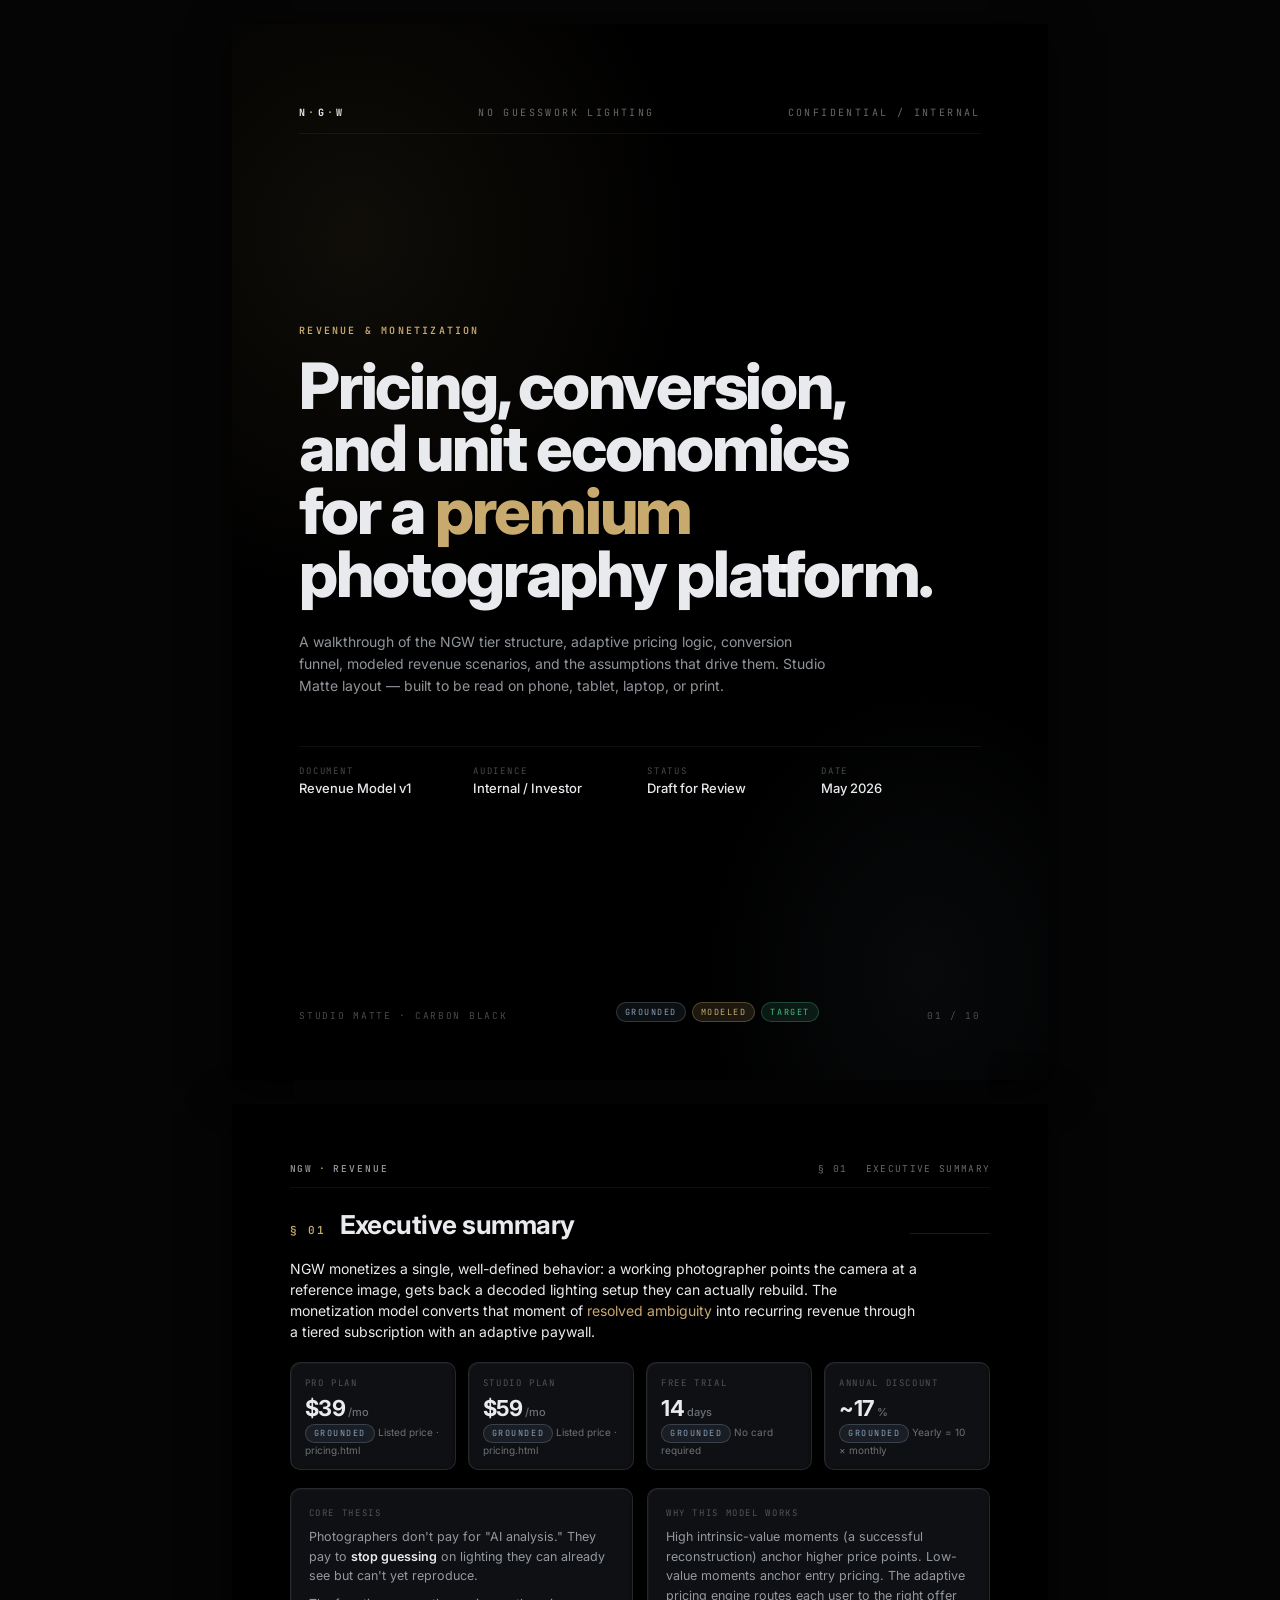
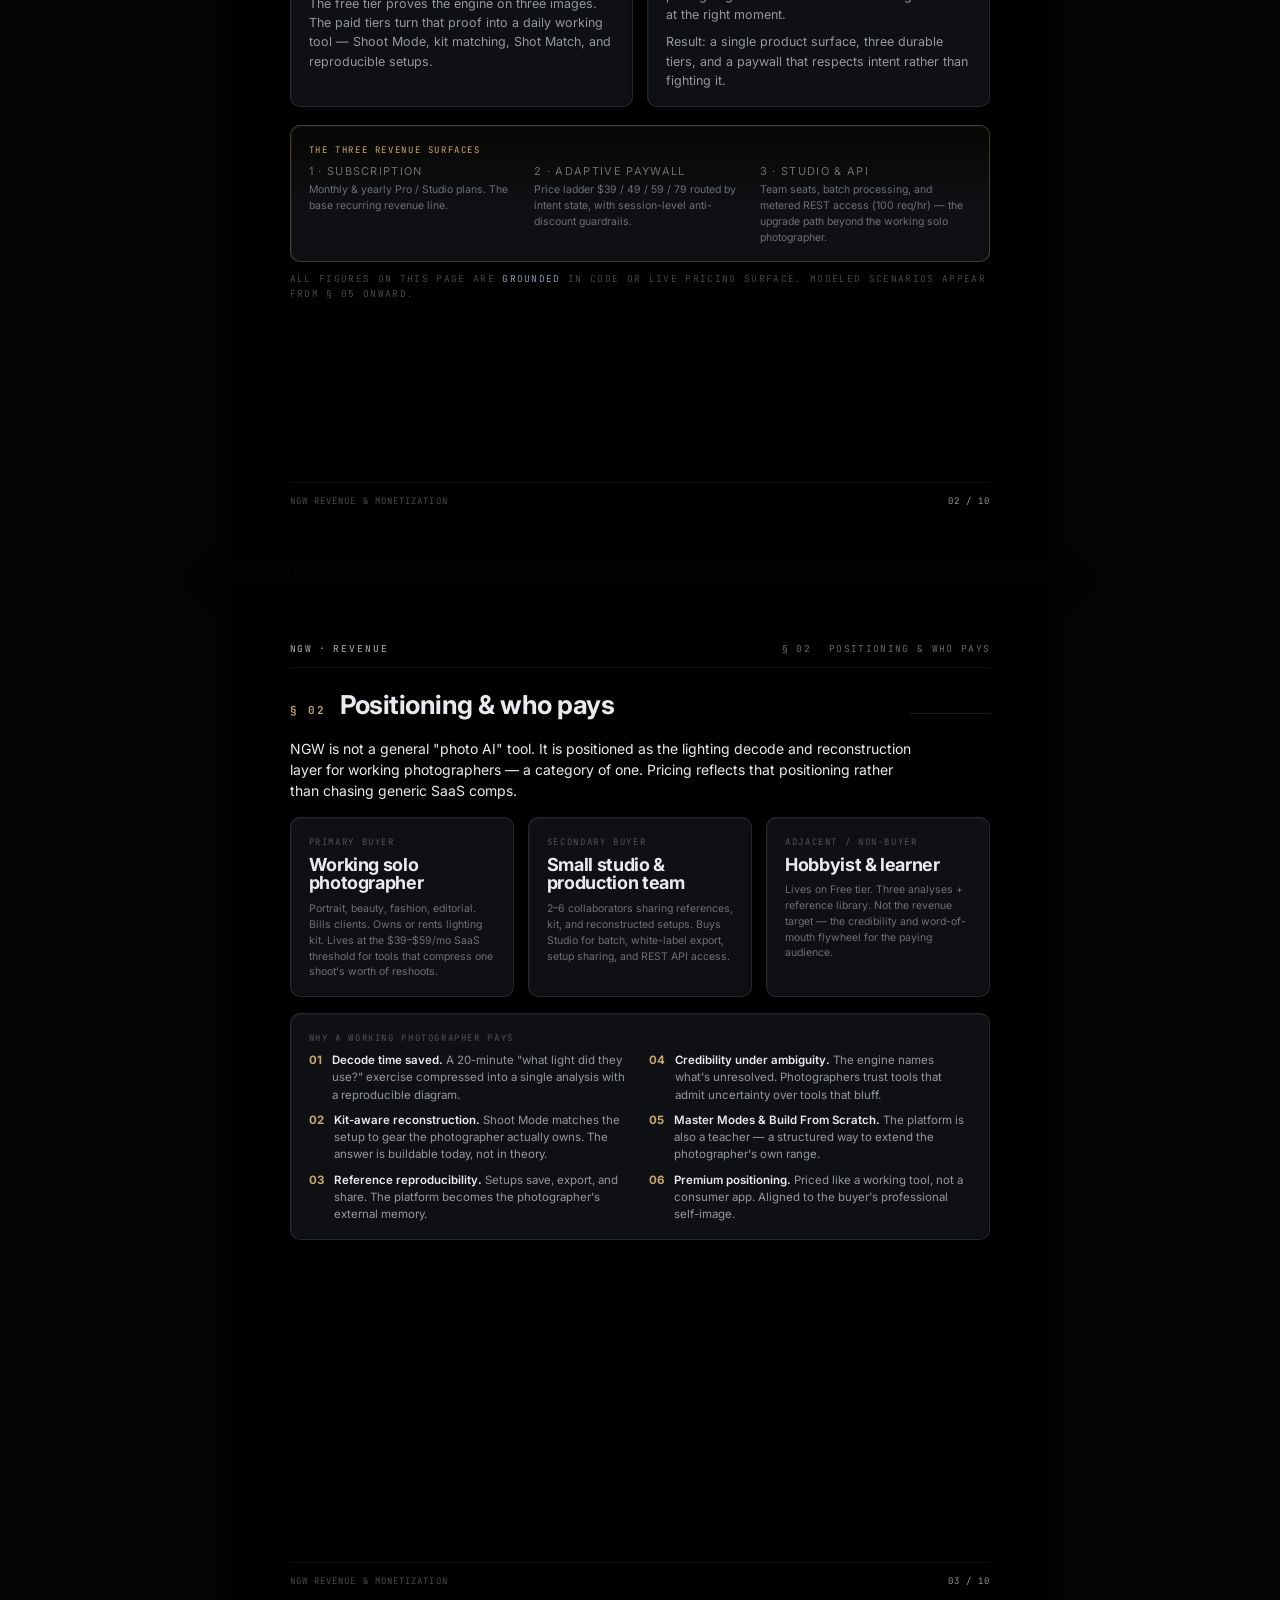
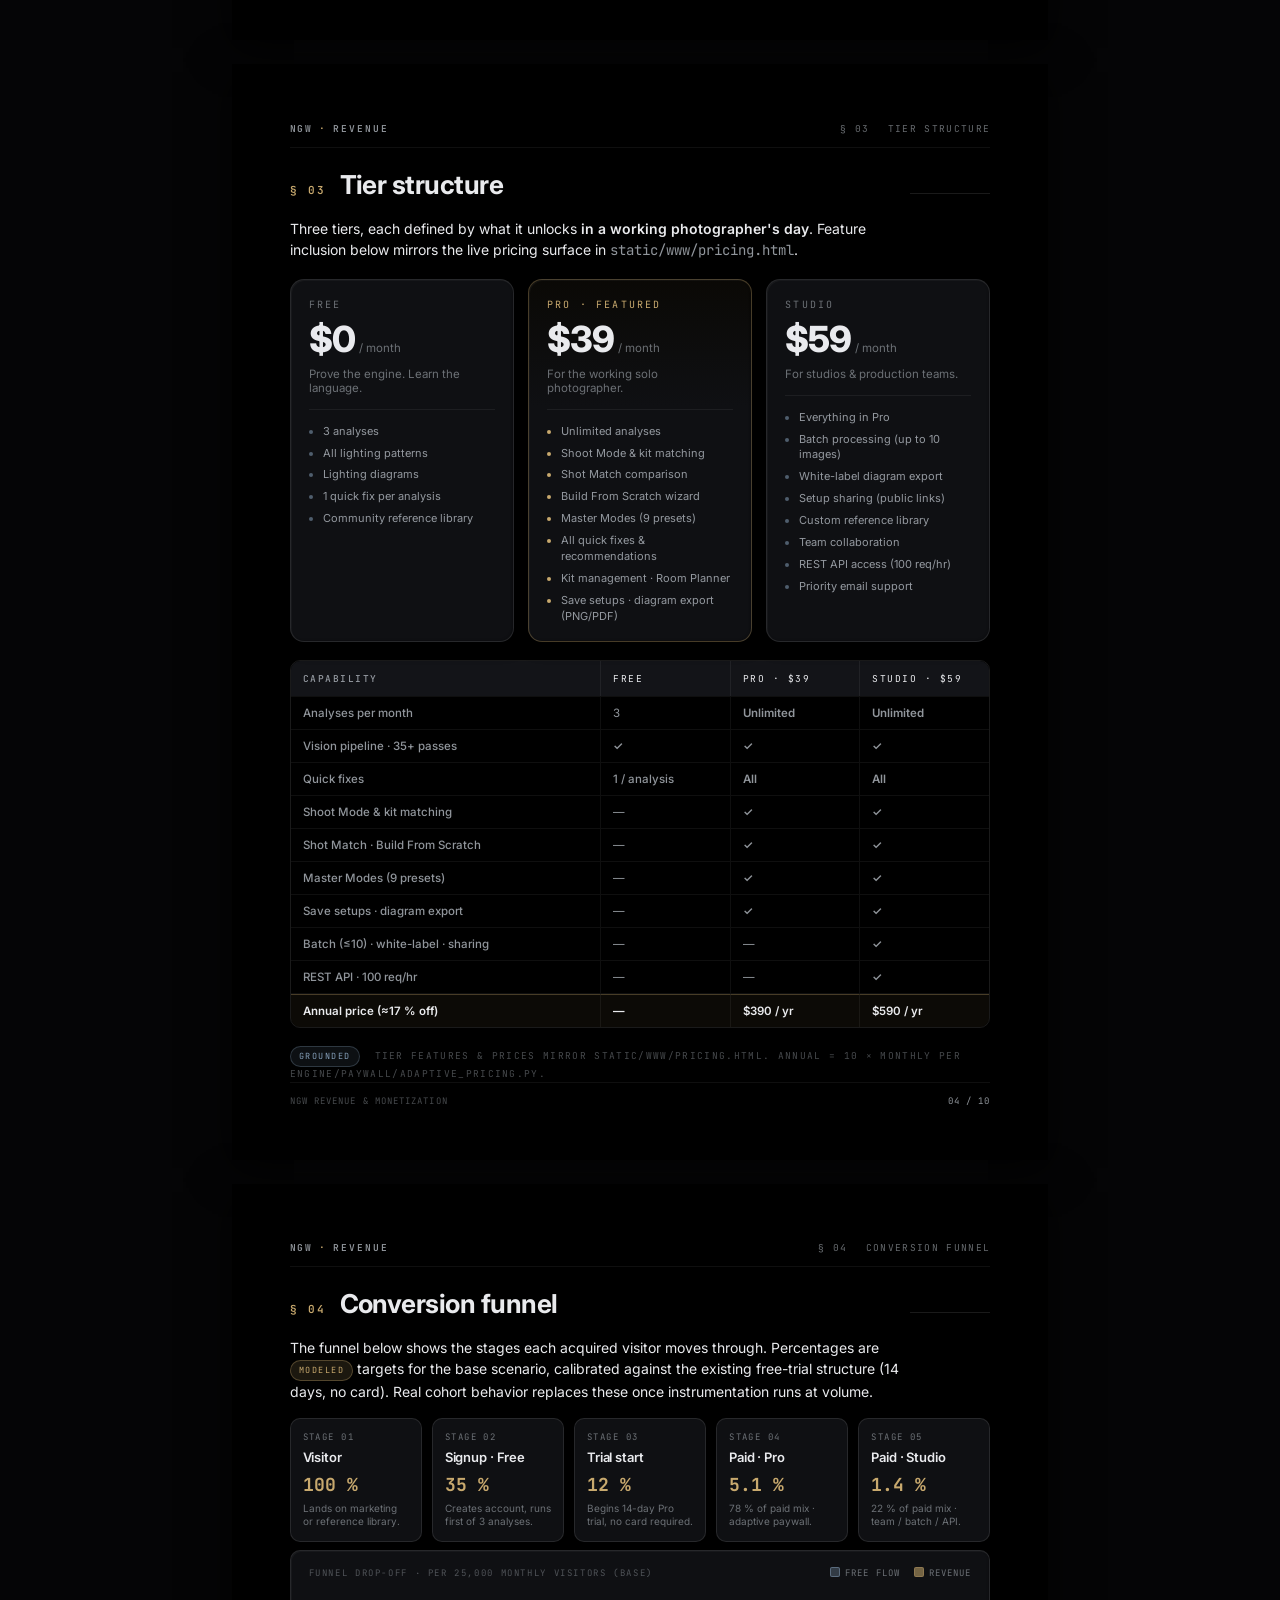
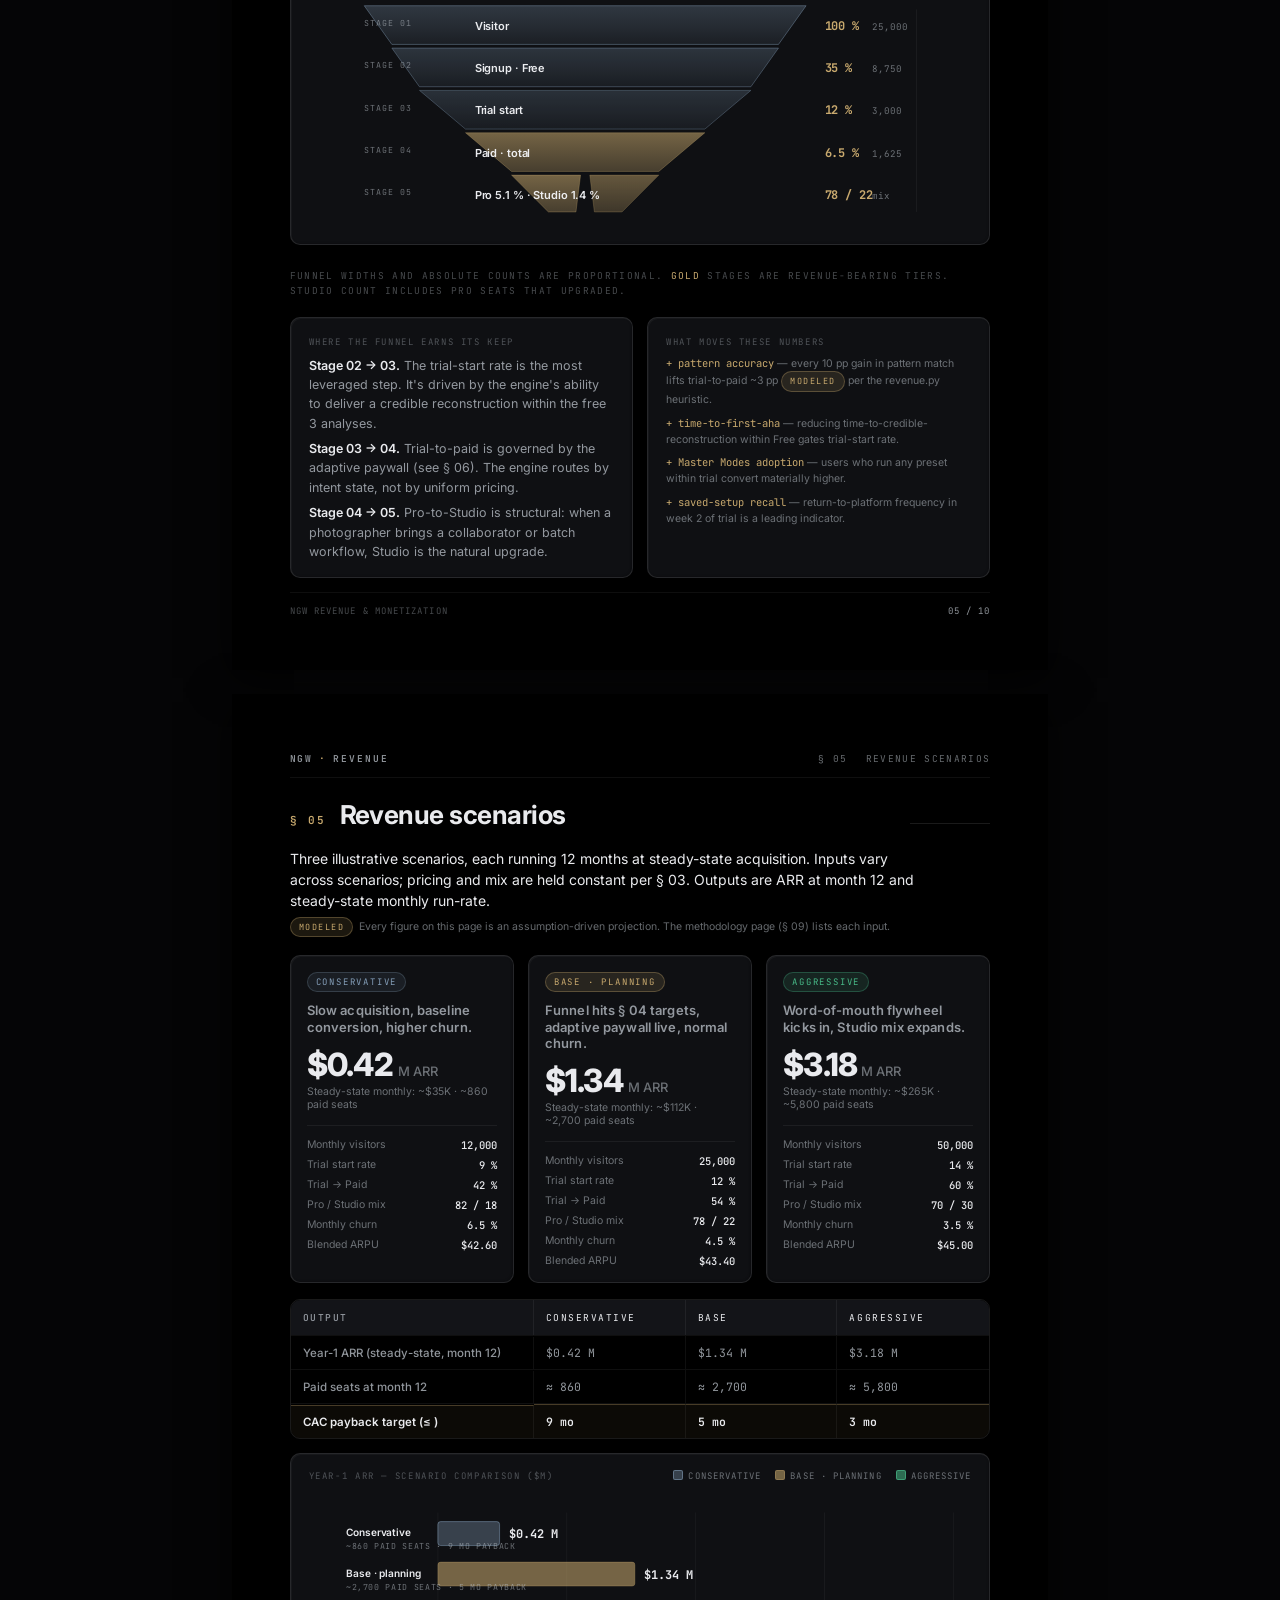
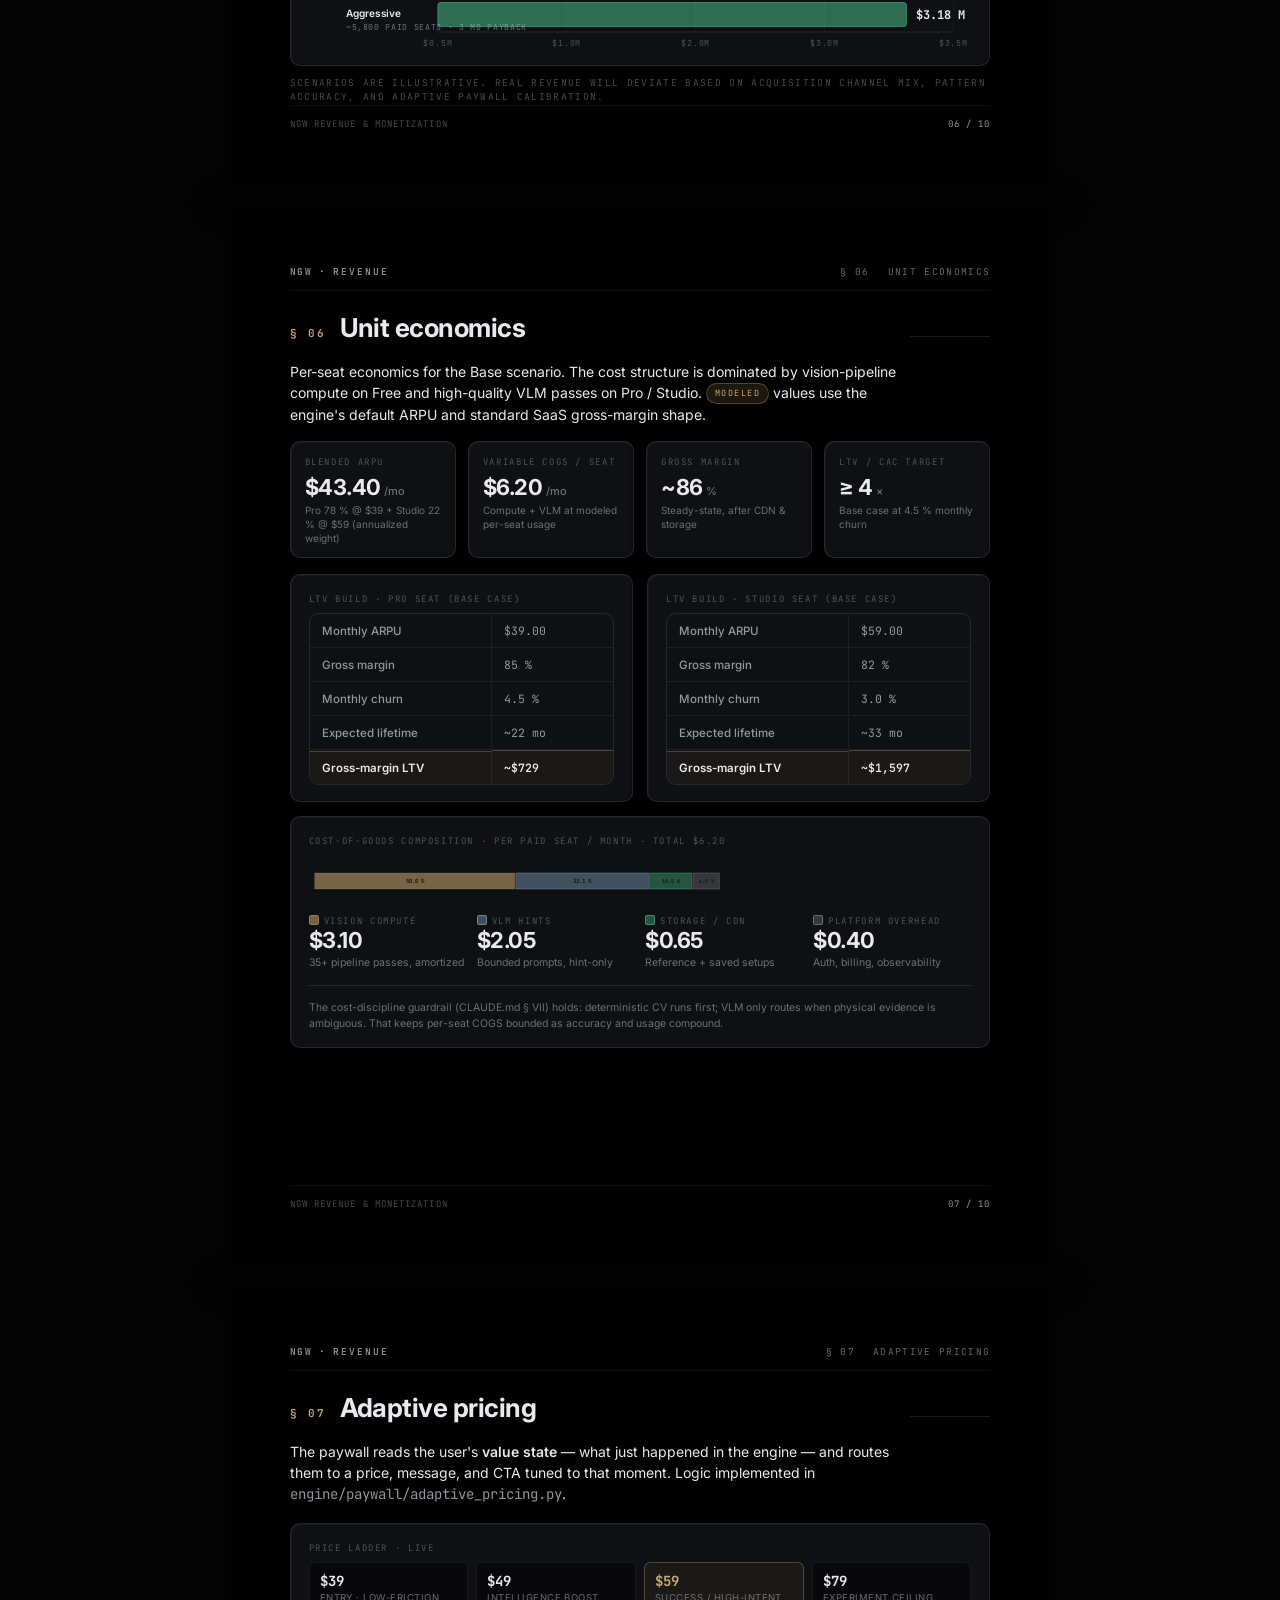
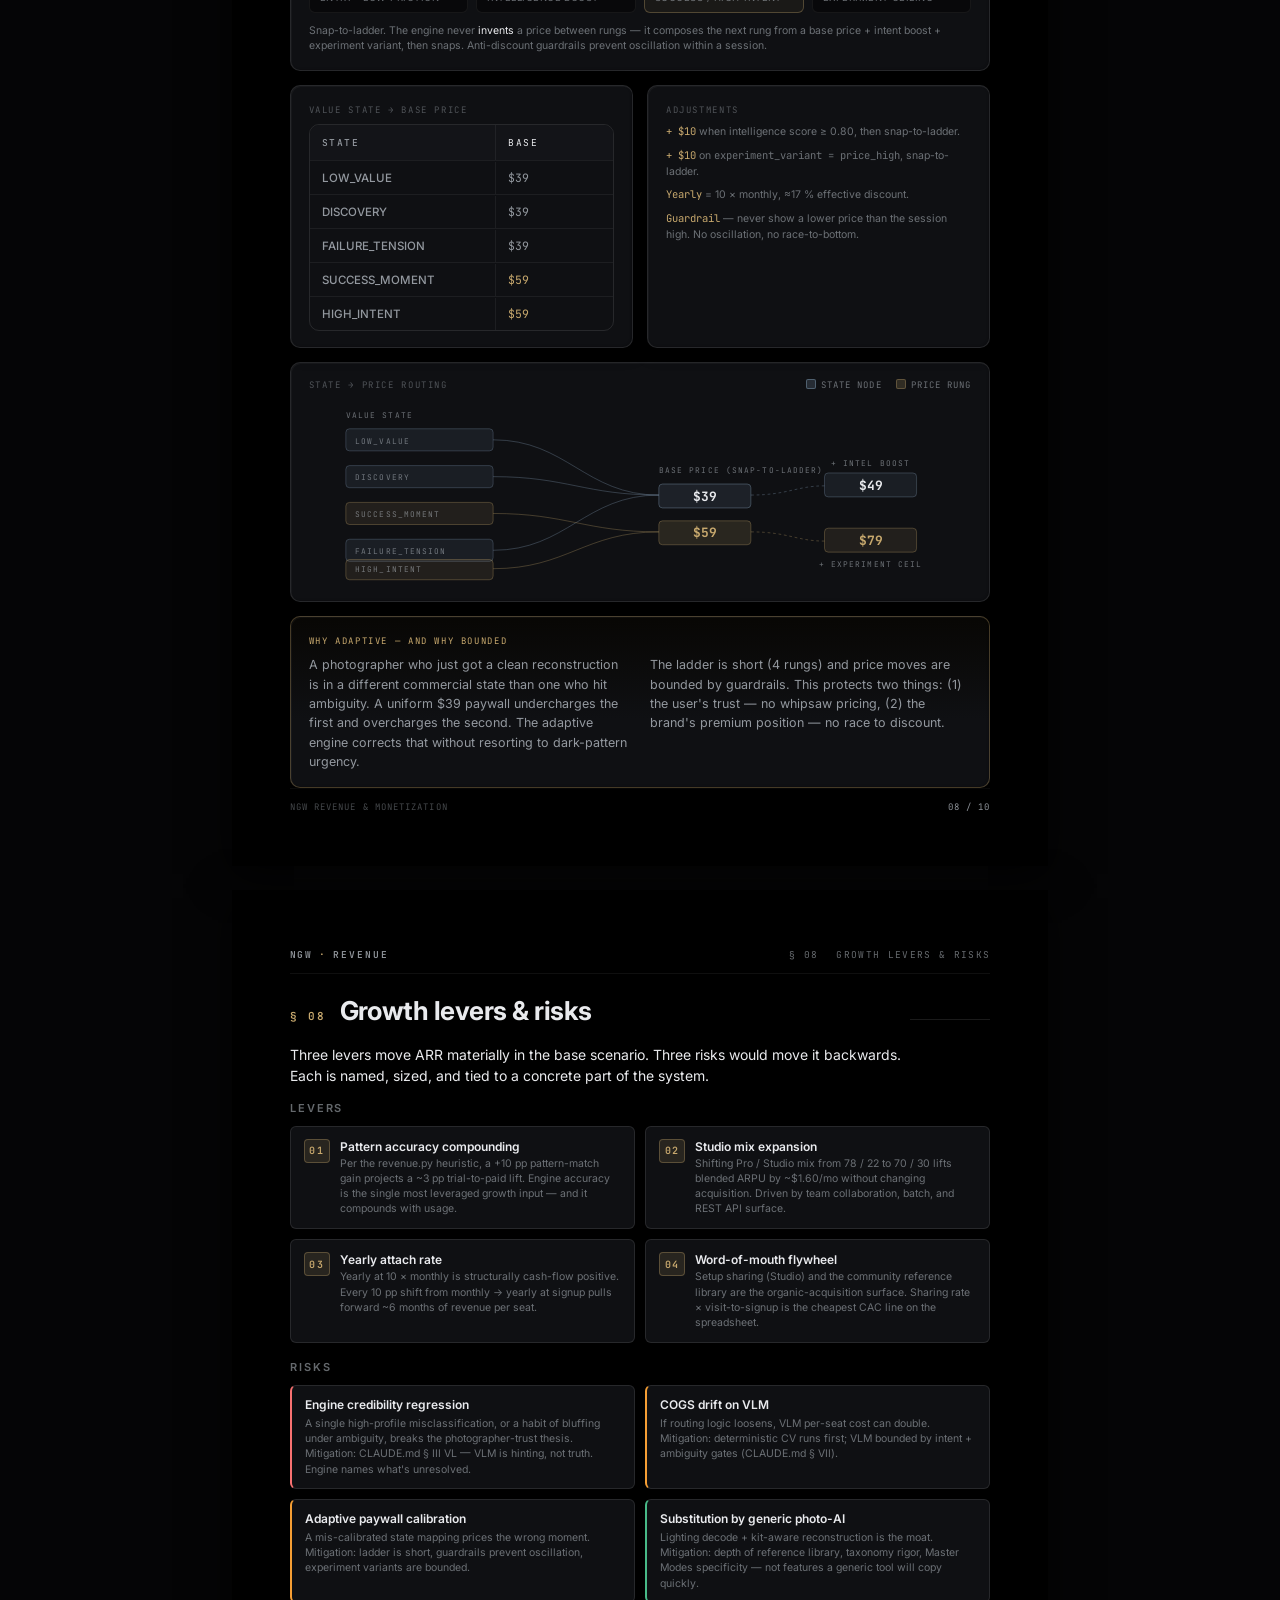
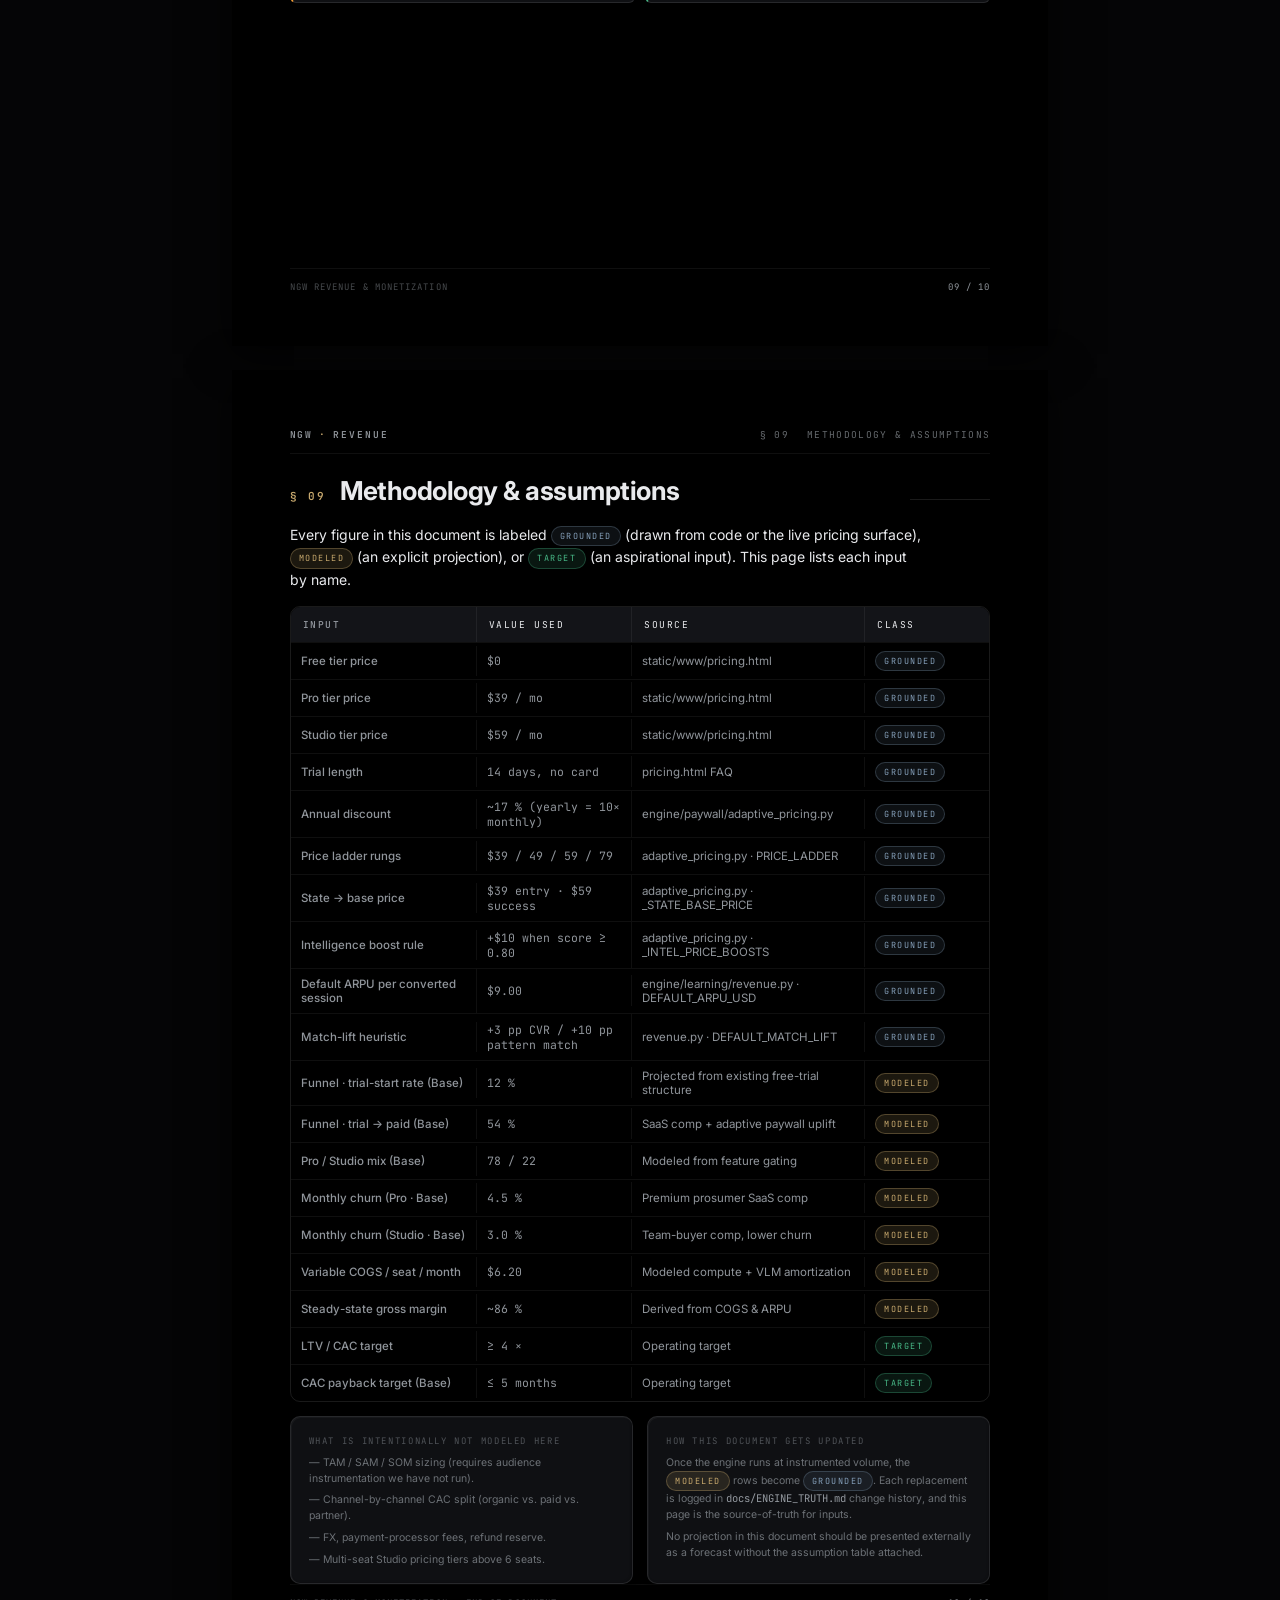
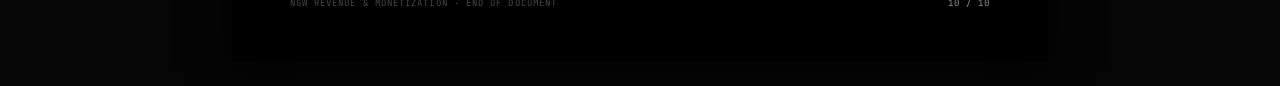
==== docs/revenue-monetization.html @ 1db81e0e "docs(revenue): Studio Matte investor-grade revenue & monetization layout Self-contained, print-ready" ====
<!doctype html>
<html lang="en">
<head>
<meta charset="utf-8" />
<meta name="viewport" content="width=device-width, initial-scale=1" />
<title>NGW — Revenue &amp; Monetization</title>
<meta name="description" content="No Guesswork Lighting — revenue model, pricing tiers, conversion funnel, and unit economics. Studio Matte layout." />
<link rel="preconnect" href="https://fonts.googleapis.com" />
<link rel="preconnect" href="https://fonts.gstatic.com" crossorigin />
<link href="https://fonts.googleapis.com/css2?family=Inter:wght@400;500;600;700;800&family=JetBrains+Mono:wght@400;500;600&display=swap" rel="stylesheet" />
<style>
  /* ── Tokens (mirrored from ui/src/theme/tokens.css — Studio Matte) ─── */
  :root {
    --sm-bg:            #000000;
    --sm-surface:       #0f1013;
    --sm-surface-2:     #131418;
    --sm-surface-slot:  #08080a;
    --sm-surface-pill:  #070709;
    --sm-divider:       rgba(255,255,255,0.06);
    --sm-divider-strong:rgba(255,255,255,0.10);

    --sm-text:          rgba(245,247,250,0.95);
    --sm-text-2:        rgba(184,191,199,0.78);
    --sm-text-3:        rgba(184,191,199,0.55);
    --sm-text-4:        rgba(184,191,199,0.38);
    --sm-meta:          #a7adb7;

    --steel:            rgb(132,158,184);
    --steel-soft:       rgba(132,158,184,0.55);

    --gold:             #C8A96E;     /* canonical NGW gold (--color-cta) */
    --gold-soft:        rgba(200,169,110,0.14);
    --gold-line:        rgba(200,169,110,0.32);

    --green:            #48BA88;     /* --color-success */
    --green-soft:       rgba(72,186,136,0.12);
    --amber:            #F59E34;     /* --color-warning */
    --red:              #F87171;     /* --color-error */

    --panel-shadow:     1px 2px 4px rgba(0,0,0,0.4), 2px 4px 16px rgba(0,0,0,0.55);
    --panel-bevel:      inset -1px -1px 2px rgba(0,0,0,0.18), inset 1px 1px 0 rgba(255,255,255,0.04);

    --radius-sm: 6px;
    --radius:    10px;
    --radius-lg: 14px;

    --font: 'Inter', -apple-system, BlinkMacSystemFont, 'Segoe UI', Roboto, sans-serif;
    --mono: 'JetBrains Mono', 'SF Mono', 'Fira Code', monospace;
  }

  /* ── Page geometry (US Letter, print-ready) ─── */
  @page { size: Letter; margin: 0; }

  html, body {
    margin: 0;
    padding: 0;
    background: #050506;
    color: var(--sm-text);
    font-family: var(--font);
    font-weight: 400;
    -webkit-font-smoothing: antialiased;
    -moz-osx-font-smoothing: grayscale;
    text-rendering: optimizeLegibility;
  }

  .doc {
    display: flex;
    flex-direction: column;
    align-items: center;
    gap: 24px;
    padding: 24px 0;
  }

  .page {
    width: 8.5in;
    min-height: 11in;
    background: var(--sm-bg);
    color: var(--sm-text);
    padding: 0.6in 0.6in 0.55in;
    box-sizing: border-box;
    position: relative;
    box-shadow: 0 8px 40px rgba(0,0,0,0.7);
    page-break-after: always;
    break-after: page;
    overflow: hidden;
    display: flex;
    flex-direction: column;
  }
  .page:last-child { page-break-after: auto; break-after: auto; }

  /* ── Page chrome ─── */
  .page-head {
    display: flex; align-items: center; justify-content: space-between;
    padding-bottom: 12px;
    border-bottom: 1px solid var(--sm-divider);
    margin-bottom: 22px;
    font-family: var(--mono);
    font-size: 9.5px;
    letter-spacing: 0.14em;
    text-transform: uppercase;
    color: var(--sm-text-3);
  }
  .page-head .brand { color: var(--sm-text-2); font-weight: 600; letter-spacing: 0.2em; }
  .page-head .brand .dot { color: var(--gold); margin: 0 6px; }
  .page-head .meta { display: flex; gap: 18px; }
  .page-head .meta span { color: var(--sm-text-3); }

  .page-foot {
    margin-top: auto;
    padding-top: 12px;
    border-top: 1px solid var(--sm-divider);
    display: flex; justify-content: space-between; align-items: center;
    font-family: var(--mono);
    font-size: 9px;
    letter-spacing: 0.12em;
    text-transform: uppercase;
    color: var(--sm-text-4);
  }
  .page-foot .num { color: var(--sm-text-2); }

  /* ── Typography ─── */
  .eyebrow {
    font-family: var(--mono);
    font-size: 10px;
    letter-spacing: 0.22em;
    text-transform: uppercase;
    color: var(--gold);
    font-weight: 600;
  }
  h1, h2, h3 { margin: 0; font-weight: 700; letter-spacing: -0.02em; color: var(--sm-text); }
  h1 { font-size: 52px; line-height: 1.02; font-weight: 800; }
  h2 { font-size: 26px; line-height: 1.15; }
  h3 { font-size: 14px; line-height: 1.25; font-weight: 600; letter-spacing: 0.01em; }
  p  { margin: 0; line-height: 1.55; color: var(--sm-text-2); font-size: 12.5px; }
  .lead { font-size: 14px; color: var(--sm-text); line-height: 1.5; }
  .small { font-size: 10.5px; color: var(--sm-text-3); line-height: 1.5; }
  .mono { font-family: var(--mono); }

  .section-title {
    display: flex; align-items: baseline; gap: 14px;
    margin-bottom: 18px;
  }
  .section-title .num {
    font-family: var(--mono);
    font-size: 11px;
    color: var(--gold);
    letter-spacing: 0.18em;
    font-weight: 600;
  }
  .section-title h2 { flex: 1; }
  .section-title .rule {
    flex: 0 0 80px;
    height: 1px;
    background: var(--sm-divider-strong);
    margin-bottom: 6px;
  }

  /* ── Panel / card system ─── */
  .panel {
    background: var(--sm-surface);
    border: 1px solid var(--sm-divider-strong);
    border-radius: var(--radius);
    box-shadow: var(--panel-shadow), var(--panel-bevel);
    padding: 18px 18px 16px;
    position: relative;
  }
  .panel .label {
    font-family: var(--mono);
    font-size: 9px;
    letter-spacing: 0.18em;
    text-transform: uppercase;
    color: var(--sm-text-4);
    margin-bottom: 8px;
  }
  .panel .value {
    font-size: 28px;
    font-weight: 700;
    letter-spacing: -0.02em;
    line-height: 1.05;
  }
  .panel .value .unit {
    font-size: 13px; color: var(--sm-text-3); font-weight: 500; margin-left: 4px; letter-spacing: 0;
  }
  .panel .sub {
    font-size: 11px; color: var(--sm-text-3); margin-top: 4px;
  }

  /* ── Grids ─── */
  .grid-2 { display: grid; grid-template-columns: 1fr 1fr; gap: 14px; }
  .grid-3 { display: grid; grid-template-columns: repeat(3, 1fr); gap: 14px; }
  .grid-4 { display: grid; grid-template-columns: repeat(4, 1fr); gap: 12px; }

  /* ── Table (rendered as grid) ─── */
  .matrix { border: 1px solid var(--sm-divider-strong); border-radius: var(--radius); overflow: hidden; }
  .matrix .row {
    display: grid;
    align-items: center;
    border-top: 1px solid var(--sm-divider);
  }
  .matrix .row:first-child { border-top: none; }
  .matrix .row > div {
    padding: 9px 12px;
    font-size: 11.5px;
    color: var(--sm-text-2);
    border-right: 1px solid var(--sm-divider);
  }
  .matrix .row > div:last-child { border-right: none; }
  .matrix .row.head > div {
    background: var(--sm-surface-2);
    color: var(--sm-text);
    font-family: var(--mono);
    font-size: 9.5px;
    letter-spacing: 0.16em;
    text-transform: uppercase;
    padding: 11px 12px;
  }
  .matrix .row.head .feat { color: var(--sm-text-2); }
  .matrix .feat { color: var(--sm-text); font-weight: 500; }
  .check { color: var(--green); font-weight: 600; }
  .dash  { color: var(--sm-text-4); }
  .partial { color: var(--amber); font-weight: 500; }
  .matrix .row.totals > div {
    background: rgba(200,169,110,0.06);
    color: var(--sm-text);
    font-weight: 600;
    border-top: 1px solid var(--gold-line);
  }

  /* ── Tier card ─── */
  .tier {
    background: var(--sm-surface);
    border: 1px solid var(--sm-divider-strong);
    border-radius: var(--radius-lg);
    padding: 18px 18px 16px;
    display: flex; flex-direction: column;
    box-shadow: var(--panel-shadow), var(--panel-bevel);
    position: relative;
    min-height: 320px;
  }
  .tier.featured {
    border-color: var(--gold-line);
    background: linear-gradient(180deg, rgba(200,169,110,0.05), var(--sm-surface) 35%);
  }
  .tier .name {
    font-family: var(--mono);
    font-size: 10px;
    letter-spacing: 0.22em;
    text-transform: uppercase;
    color: var(--sm-text-3);
    margin-bottom: 10px;
  }
  .tier.featured .name { color: var(--gold); }
  .tier .price { display: flex; align-items: baseline; gap: 4px; margin-bottom: 4px; }
  .tier .price .amt { font-size: 36px; font-weight: 800; letter-spacing: -0.025em; line-height: 1; }
  .tier .price .per { font-size: 11.5px; color: var(--sm-text-3); }
  .tier .desc { font-size: 11.5px; color: var(--sm-text-3); margin-top: 6px; }
  .tier ul {
    list-style: none; margin: 14px 0 0; padding: 14px 0 0;
    border-top: 1px solid var(--sm-divider);
    display: flex; flex-direction: column; gap: 6px;
  }
  .tier li {
    font-size: 11px; color: var(--sm-text-2);
    padding-left: 14px; position: relative; line-height: 1.45;
  }
  .tier li::before {
    content: ""; position: absolute; left: 0; top: 6px;
    width: 4px; height: 4px; border-radius: 50%;
    background: var(--steel-soft);
  }
  .tier.featured li::before { background: var(--gold); }

  /* ── Funnel ─── */
  .funnel {
    display: grid;
    grid-template-columns: repeat(5, 1fr);
    gap: 10px;
    align-items: stretch;
  }
  .funnel .step {
    background: var(--sm-surface);
    border: 1px solid var(--sm-divider-strong);
    border-radius: var(--radius);
    padding: 12px 12px 12px;
    display: flex; flex-direction: column; gap: 6px;
    position: relative;
  }
  .funnel .step .stage {
    font-family: var(--mono);
    font-size: 9px;
    letter-spacing: 0.16em;
    text-transform: uppercase;
    color: var(--sm-text-3);
  }
  .funnel .step .name { font-size: 13px; font-weight: 600; color: var(--sm-text); letter-spacing: -0.01em; }
  .funnel .step .pct { font-family: var(--mono); font-size: 18px; font-weight: 700; color: var(--gold); margin-top: 2px; }
  .funnel .step .note { font-size: 10px; color: var(--sm-text-3); line-height: 1.35; }
  .funnel .arrow {
    align-self: center; color: var(--sm-text-4); font-family: var(--mono); font-size: 10px;
    text-align: center;
  }
  .funnel-bar {
    margin-top: 14px;
    height: 28px;
    display: grid;
    grid-template-columns: 100fr 35fr 12fr 6.5fr 4.2fr;
    gap: 4px;
  }
  .funnel-bar .seg {
    background: linear-gradient(180deg, var(--sm-surface-2), var(--sm-surface));
    border: 1px solid var(--sm-divider-strong);
    border-radius: 4px;
    display: flex; align-items: center; justify-content: center;
    font-family: var(--mono); font-size: 9.5px; color: var(--sm-text-3); letter-spacing: 0.1em;
  }
  .funnel-bar .seg.paid {
    background: linear-gradient(180deg, rgba(200,169,110,0.22), rgba(200,169,110,0.10));
    border-color: var(--gold-line);
    color: var(--gold);
  }

  /* ── Scenario columns ─── */
  .scenarios { display: grid; grid-template-columns: repeat(3, 1fr); gap: 14px; }
  .scenario {
    background: var(--sm-surface);
    border: 1px solid var(--sm-divider-strong);
    border-radius: var(--radius);
    padding: 16px 16px 14px;
    box-shadow: var(--panel-shadow), var(--panel-bevel);
    display: flex; flex-direction: column;
  }
  .scenario .tag {
    font-family: var(--mono);
    font-size: 9px;
    letter-spacing: 0.2em;
    text-transform: uppercase;
    padding: 3px 8px;
    border-radius: 999px;
    display: inline-block;
    width: max-content;
    margin-bottom: 10px;
  }
  .scenario.base .tag { color: var(--gold); background: var(--gold-soft); border: 1px solid var(--gold-line); }
  .scenario.cons .tag { color: var(--steel); background: rgba(132,158,184,0.10); border: 1px solid rgba(132,158,184,0.25); }
  .scenario.aggr .tag { color: var(--green); background: var(--green-soft); border: 1px solid rgba(72,186,136,0.30); }
  .scenario h3 { font-size: 13px; font-weight: 600; color: var(--sm-text-2); margin-bottom: 14px; letter-spacing: 0.01em; text-transform: none; }
  .scenario .big { font-size: 32px; font-weight: 800; letter-spacing: -0.025em; color: var(--sm-text); line-height: 1; }
  .scenario .big .u { font-size: 13px; font-weight: 500; color: var(--sm-text-3); letter-spacing: 0; margin-left: 4px; }
  .scenario .sub { font-size: 10.5px; color: var(--sm-text-3); margin-top: 4px; }
  .scenario .rows {
    margin-top: 14px; padding-top: 12px;
    border-top: 1px solid var(--sm-divider);
    display: flex; flex-direction: column; gap: 6px;
  }
  .scenario .rows .r {
    display: flex; justify-content: space-between; font-size: 10.5px;
  }
  .scenario .rows .r .k { color: var(--sm-text-3); }
  .scenario .rows .r .v { color: var(--sm-text); font-family: var(--mono); font-weight: 500; }

  /* ── KPI row ─── */
  .kpis { display: grid; grid-template-columns: repeat(4, 1fr); gap: 12px; }
  .kpi {
    background: var(--sm-surface);
    border: 1px solid var(--sm-divider-strong);
    border-radius: var(--radius);
    padding: 14px 14px 12px;
    box-shadow: var(--panel-shadow), var(--panel-bevel);
  }
  .kpi .l {
    font-family: var(--mono); font-size: 9px; letter-spacing: 0.18em;
    text-transform: uppercase; color: var(--sm-text-4); margin-bottom: 6px;
  }
  .kpi .v { font-size: 22px; font-weight: 700; letter-spacing: -0.02em; }
  .kpi .v .u { font-size: 11px; font-weight: 500; color: var(--sm-text-3); margin-left: 3px; letter-spacing: 0; }
  .kpi .n { font-size: 10px; color: var(--sm-text-3); margin-top: 3px; line-height: 1.4; }

  /* ── Pricing ladder strip ─── */
  .ladder {
    display: grid;
    grid-template-columns: repeat(4, 1fr);
    gap: 8px;
    margin-top: 6px;
  }
  .rung {
    background: var(--sm-surface-slot);
    border: 1px solid var(--sm-divider);
    border-radius: 6px;
    padding: 9px 10px;
    display: flex; flex-direction: column; gap: 2px;
  }
  .rung.active {
    background: rgba(200,169,110,0.06);
    border-color: var(--gold-line);
  }
  .rung .p { font-family: var(--mono); font-size: 14px; font-weight: 700; color: var(--sm-text); }
  .rung .s { font-size: 9.5px; color: var(--sm-text-3); letter-spacing: 0.05em; text-transform: uppercase; }
  .rung.active .p { color: var(--gold); }

  /* ── Notes / labeled badges ─── */
  .badge {
    font-family: var(--mono);
    font-size: 8.5px;
    letter-spacing: 0.18em;
    text-transform: uppercase;
    padding: 3px 8px;
    border-radius: 999px;
    display: inline-block;
  }
  .badge.grounded { color: var(--steel); background: rgba(132,158,184,0.10); border: 1px solid rgba(132,158,184,0.28); }
  .badge.modeled  { color: var(--gold);  background: var(--gold-soft); border: 1px solid var(--gold-line); }
  .badge.target   { color: var(--green); background: var(--green-soft); border: 1px solid rgba(72,186,136,0.30); }

  /* ── Cover ─── */
  .cover {
    padding: 0;
    background: var(--sm-bg);
    display: flex;
    align-items: stretch;
  }
  .cover .inner {
    flex: 1;
    padding: 0.85in 0.7in 0.6in;
    display: flex; flex-direction: column;
    background:
      radial-gradient(60% 50% at 15% 20%, rgba(200,169,110,0.08), transparent 70%),
      radial-gradient(40% 40% at 85% 90%, rgba(132,158,184,0.06), transparent 70%),
      var(--sm-bg);
  }
  .cover .brandline {
    display: flex; justify-content: space-between; align-items: center;
    font-family: var(--mono); font-size: 10px; letter-spacing: 0.24em;
    text-transform: uppercase; color: var(--sm-text-3);
    padding-bottom: 14px; border-bottom: 1px solid var(--sm-divider);
  }
  .cover .brandline .logo { color: var(--sm-text); font-weight: 700; letter-spacing: 0.32em; }
  .cover .brandline .logo .gold { color: var(--gold); }

  .cover .title { margin-top: auto; }
  .cover .title .eyebrow { margin-bottom: 18px; display: inline-block; }
  .cover h1 { font-size: 64px; line-height: 0.98; letter-spacing: -0.035em; font-weight: 800; max-width: 6.6in; }
  .cover h1 em {
    font-style: normal;
    color: var(--gold);
  }
  .cover .strap { margin-top: 26px; font-size: 14px; max-width: 5.6in; color: var(--sm-text-2); }

  .cover .meta-grid {
    margin-top: 50px;
    display: grid; grid-template-columns: repeat(4, 1fr); gap: 14px;
    border-top: 1px solid var(--sm-divider); padding-top: 18px;
  }
  .cover .meta-grid .cell { display: flex; flex-direction: column; gap: 3px; }
  .cover .meta-grid .l {
    font-family: var(--mono); font-size: 9px; letter-spacing: 0.2em;
    text-transform: uppercase; color: var(--sm-text-4);
  }
  .cover .meta-grid .v { font-size: 13px; color: var(--sm-text); font-weight: 500; }

  .cover-foot {
    margin-top: auto;
    padding-top: 22px;
    display: flex; justify-content: space-between; align-items: flex-end;
    font-family: var(--mono); font-size: 9.5px; letter-spacing: 0.18em;
    text-transform: uppercase; color: var(--sm-text-4);
  }
  .cover-foot .badge-row { display: flex; gap: 6px; }

  /* ── Hairline section dividers used inline ─── */
  .hr { height: 1px; background: var(--sm-divider-strong); margin: 14px 0; border: 0; }

  /* ── Caption strip ─── */
  .caption {
    font-family: var(--mono);
    font-size: 9.5px; letter-spacing: 0.14em; text-transform: uppercase;
    color: var(--sm-text-4);
    margin-top: 10px;
  }

  /* ── Risks list ─── */
  .risk-list { display: grid; grid-template-columns: 1fr 1fr; gap: 10px; }
  .risk {
    background: var(--sm-surface);
    border: 1px solid var(--sm-divider-strong);
    border-left: 2px solid var(--amber);
    border-radius: var(--radius-sm);
    padding: 11px 13px;
  }
  .risk .h { font-size: 12px; font-weight: 600; color: var(--sm-text); margin-bottom: 4px; }
  .risk .b { font-size: 10.5px; color: var(--sm-text-3); line-height: 1.45; }
  .risk.low  { border-left-color: var(--green); }
  .risk.high { border-left-color: var(--red); }

  /* ── Lever list ─── */
  .levers { display: grid; grid-template-columns: 1fr 1fr; gap: 10px; }
  .lever {
    background: var(--sm-surface);
    border: 1px solid var(--sm-divider-strong);
    border-radius: var(--radius-sm);
    padding: 12px 13px;
    display: grid; grid-template-columns: 26px 1fr; gap: 10px; align-items: start;
  }
  .lever .n {
    font-family: var(--mono); font-size: 10px; font-weight: 600;
    color: var(--gold); letter-spacing: 0.12em;
    border: 1px solid var(--gold-line);
    border-radius: 4px;
    background: var(--gold-soft);
    display: flex; align-items: center; justify-content: center;
    height: 22px;
  }
  .lever .h { font-size: 12px; font-weight: 600; color: var(--sm-text); margin-bottom: 2px; }
  .lever .b { font-size: 10.5px; color: var(--sm-text-3); line-height: 1.45; }

  /* ── Infographic shared bits ─── */
  .infographic {
    background: var(--sm-surface);
    border: 1px solid var(--sm-divider-strong);
    border-radius: var(--radius);
    box-shadow: var(--panel-shadow), var(--panel-bevel);
    padding: 16px 18px 14px;
  }
  .infographic .head {
    display: flex; align-items: center; justify-content: space-between;
    margin-bottom: 12px;
  }
  .infographic .head .label {
    font-family: var(--mono);
    font-size: 9px;
    letter-spacing: 0.18em;
    text-transform: uppercase;
    color: var(--sm-text-4);
  }
  .infographic .head .legend {
    display: flex; gap: 14px;
    font-family: var(--mono); font-size: 9px;
    letter-spacing: 0.12em; text-transform: uppercase;
    color: var(--sm-text-3);
  }
  .infographic .head .legend .swatch {
    display: inline-block; width: 8px; height: 8px;
    border-radius: 2px; margin-right: 5px; vertical-align: -1px;
  }
  .infographic svg { display: block; width: 100%; height: auto; }

  /* ── Funnel SVG-specific ─── */
  .fn-step-text { font-family: var(--mono); font-size: 9px; letter-spacing: 0.12em; text-transform: uppercase; fill: var(--sm-text-3); }
  .fn-name-text { font-family: var(--font); font-size: 12px; font-weight: 600; fill: var(--sm-text); letter-spacing: -0.01em; }
  .fn-pct-text  { font-family: var(--mono); font-size: 13px; font-weight: 700; fill: var(--gold); letter-spacing: -0.01em; }
  .fn-num-text  { font-family: var(--mono); font-size: 10px; fill: var(--sm-text-3); }

  /* ── Bar chart axis ─── */
  .axis-text { font-family: var(--mono); font-size: 9px; letter-spacing: 0.1em; text-transform: uppercase; fill: var(--sm-text-4); }
  .bar-label { font-family: var(--font); font-size: 11px; font-weight: 600; fill: var(--sm-text); letter-spacing: -0.005em; }
  .bar-value { font-family: var(--mono); font-size: 13px; font-weight: 700; fill: var(--sm-text); }
  .bar-sub   { font-family: var(--mono); font-size: 9px; fill: var(--sm-text-3); letter-spacing: 0.08em; text-transform: uppercase; }

  /* ── Flow diagram ─── */
  .flow-node-text { font-family: var(--font); font-size: 10.5px; font-weight: 600; fill: var(--sm-text); }
  .flow-state-text { font-family: var(--mono); font-size: 8.5px; letter-spacing: 0.14em; text-transform: uppercase; fill: var(--sm-text-3); }
  .flow-price-text { font-family: var(--mono); font-size: 14px; font-weight: 700; }
  .flow-edge { fill: none; stroke: rgba(132,158,184,0.35); stroke-width: 1; }
  .flow-edge.gold { stroke: var(--gold-line); }

  /* ── Methodology table ─── */
  .meth { font-size: 11px; }
  .meth .row { grid-template-columns: 1.2fr 1fr 1.5fr 0.8fr; }
  .meth .row > div { padding: 8px 10px; }

  /* ── Responsive (screen preview only) ─── */
  @media (max-width: 900px) {
    .page { width: 100%; padding: 28px 18px 24px; min-height: auto; }
    .grid-3, .grid-4, .scenarios, .funnel, .kpis, .ladder { grid-template-columns: 1fr 1fr; }
    .funnel { grid-template-columns: 1fr 1fr; }
    .funnel .arrow { display: none; }
    .funnel-bar { grid-template-columns: 1fr; height: auto; }
    .funnel-bar .seg { height: 22px; }
    .risk-list, .levers { grid-template-columns: 1fr; }
    h1 { font-size: 40px; }
    .cover h1 { font-size: 44px; }
    .cover .meta-grid { grid-template-columns: 1fr 1fr; }
  }
  @media (max-width: 520px) {
    .grid-2, .grid-3, .grid-4, .scenarios, .funnel, .kpis, .ladder { grid-template-columns: 1fr; }
    h1 { font-size: 30px; }
    .cover h1 { font-size: 34px; }
    .matrix .row { grid-template-columns: 1fr 1fr 1fr 1fr; }
  }

  /* ── Print ─── */
  @media print {
    html, body { background: var(--sm-bg) !important; }
    .doc { padding: 0; gap: 0; }
    .page {
      width: 8.5in; min-height: 11in;
      box-shadow: none;
      margin: 0;
    }
    * {
      -webkit-print-color-adjust: exact !important;
      print-color-adjust: exact !important;
      color-adjust: exact !important;
    }
  }
</style>
</head>
<body>
<div class="doc">

  <!-- ═══════════════════════ PAGE 1 — COVER ═══════════════════════ -->
  <section class="page cover">
    <div class="inner">
      <div class="brandline">
        <span class="logo">N<span class="gold">·</span>G<span class="gold">·</span>W</span>
        <span>No Guesswork Lighting</span>
        <span>Confidential / Internal</span>
      </div>

      <div class="title">
        <span class="eyebrow">Revenue &amp; Monetization</span>
        <h1>Pricing, conversion,<br/>and unit economics<br/>for a <em>premium</em><br/>photography platform.</h1>
        <p class="strap">A walkthrough of the NGW tier structure, adaptive pricing logic, conversion funnel, modeled revenue scenarios, and the assumptions that drive them. Studio Matte layout — built to be read on phone, tablet, laptop, or print.</p>
      </div>

      <div class="meta-grid">
        <div class="cell"><span class="l">Document</span><span class="v">Revenue Model v1</span></div>
        <div class="cell"><span class="l">Audience</span><span class="v">Internal / Investor</span></div>
        <div class="cell"><span class="l">Status</span><span class="v">Draft for Review</span></div>
        <div class="cell"><span class="l">Date</span><span class="v">May 2026</span></div>
      </div>

      <div class="cover-foot">
        <span>Studio Matte · Carbon Black</span>
        <div class="badge-row">
          <span class="badge grounded">Grounded</span>
          <span class="badge modeled">Modeled</span>
          <span class="badge target">Target</span>
        </div>
        <span>01 / 10</span>
      </div>
    </div>
  </section>

  <!-- ═══════════════════════ PAGE 2 — EXECUTIVE SUMMARY ═══════════════════════ -->
  <section class="page">
    <header class="page-head">
      <span class="brand">NGW<span class="dot">·</span>Revenue</span>
      <span class="meta"><span>§ 01</span><span>Executive Summary</span></span>
    </header>

    <div class="section-title">
      <span class="num">§ 01</span>
      <h2>Executive summary</h2>
      <span class="rule"></span>
    </div>

    <p class="lead" style="max-width:6.6in; margin-bottom:20px;">
      NGW monetizes a single, well-defined behavior: a working photographer points the camera at a reference image, gets back a decoded lighting setup they can actually rebuild. The monetization model converts that moment of <em style="color:var(--gold); font-style: normal;">resolved ambiguity</em> into recurring revenue through a tiered subscription with an adaptive paywall.
    </p>

    <div class="kpis" style="margin-bottom:18px;">
      <div class="kpi">
        <div class="l">Pro plan</div>
        <div class="v">$39<span class="u">/mo</span></div>
        <div class="n"><span class="badge grounded">Grounded</span> Listed price · pricing.html</div>
      </div>
      <div class="kpi">
        <div class="l">Studio plan</div>
        <div class="v">$59<span class="u">/mo</span></div>
        <div class="n"><span class="badge grounded">Grounded</span> Listed price · pricing.html</div>
      </div>
      <div class="kpi">
        <div class="l">Free trial</div>
        <div class="v">14<span class="u">days</span></div>
        <div class="n"><span class="badge grounded">Grounded</span> No card required</div>
      </div>
      <div class="kpi">
        <div class="l">Annual discount</div>
        <div class="v">~17<span class="u">%</span></div>
        <div class="n"><span class="badge grounded">Grounded</span> Yearly = 10 × monthly</div>
      </div>
    </div>

    <div class="grid-2" style="margin-bottom:18px;">
      <div class="panel">
        <div class="label">Core thesis</div>
        <p style="margin-bottom:8px;">Photographers don't pay for "AI analysis." They pay to <em style="color:var(--sm-text); font-style: normal; font-weight: 600;">stop guessing</em> on lighting they can already see but can't yet reproduce.</p>
        <p>The free tier proves the engine on three images. The paid tiers turn that proof into a daily working tool — Shoot Mode, kit matching, Shot Match, and reproducible setups.</p>
      </div>
      <div class="panel">
        <div class="label">Why this model works</div>
        <p style="margin-bottom:8px;">High intrinsic-value moments (a successful reconstruction) anchor higher price points. Low-value moments anchor entry pricing. The adaptive pricing engine routes each user to the right offer at the right moment.</p>
        <p>Result: a single product surface, three durable tiers, and a paywall that respects intent rather than fighting it.</p>
      </div>
    </div>

    <div class="panel" style="border-color: var(--gold-line); background: linear-gradient(180deg, rgba(200,169,110,0.04), var(--sm-surface) 60%);">
      <div class="label" style="color: var(--gold);">The three revenue surfaces</div>
      <div class="grid-3" style="margin-top:6px;">
        <div>
          <div style="font-size:11px; color:var(--sm-text-3); letter-spacing:0.12em; text-transform:uppercase; margin-bottom:4px;">1 · Subscription</div>
          <p class="small">Monthly &amp; yearly Pro / Studio plans. The base recurring revenue line.</p>
        </div>
        <div>
          <div style="font-size:11px; color:var(--sm-text-3); letter-spacing:0.12em; text-transform:uppercase; margin-bottom:4px;">2 · Adaptive paywall</div>
          <p class="small">Price ladder $39 / 49 / 59 / 79 routed by intent state, with session-level anti-discount guardrails.</p>
        </div>
        <div>
          <div style="font-size:11px; color:var(--sm-text-3); letter-spacing:0.12em; text-transform:uppercase; margin-bottom:4px;">3 · Studio &amp; API</div>
          <p class="small">Team seats, batch processing, and metered REST access (100 req/hr) — the upgrade path beyond the working solo photographer.</p>
        </div>
      </div>
    </div>

    <p class="caption">All figures on this page are <span style="color:var(--steel);">grounded</span> in code or live pricing surface. Modeled scenarios appear from § 05 onward.</p>

    <footer class="page-foot">
      <span>NGW Revenue &amp; Monetization</span>
      <span class="num">02 / 10</span>
    </footer>
  </section>

  <!-- ═══════════════════════ PAGE 3 — POSITIONING & WHO PAYS ═══════════════════════ -->
  <section class="page">
    <header class="page-head">
      <span class="brand">NGW<span class="dot">·</span>Revenue</span>
      <span class="meta"><span>§ 02</span><span>Positioning &amp; Who Pays</span></span>
    </header>

    <div class="section-title">
      <span class="num">§ 02</span>
      <h2>Positioning &amp; who pays</h2>
      <span class="rule"></span>
    </div>

    <p class="lead" style="max-width:6.6in; margin-bottom:16px;">
      NGW is not a general "photo AI" tool. It is positioned as the lighting decode and reconstruction layer for working photographers — a category of one. Pricing reflects that positioning rather than chasing generic SaaS comps.
    </p>

    <div class="grid-3" style="margin-bottom:16px;">
      <div class="panel">
        <div class="label">Primary buyer</div>
        <div class="value" style="font-size:18px;">Working solo photographer</div>
        <p class="small" style="margin-top:8px;">Portrait, beauty, fashion, editorial. Bills clients. Owns or rents lighting kit. Lives at the $39–$59/mo SaaS threshold for tools that compress one shoot's worth of reshoots.</p>
      </div>
      <div class="panel">
        <div class="label">Secondary buyer</div>
        <div class="value" style="font-size:18px;">Small studio &amp; production team</div>
        <p class="small" style="margin-top:8px;">2–6 collaborators sharing references, kit, and reconstructed setups. Buys Studio for batch, white-label export, setup sharing, and REST API access.</p>
      </div>
      <div class="panel">
        <div class="label">Adjacent / non-buyer</div>
        <div class="value" style="font-size:18px;">Hobbyist &amp; learner</div>
        <p class="small" style="margin-top:8px;">Lives on Free tier. Three analyses + reference library. Not the revenue target — the credibility and word-of-mouth flywheel for the paying audience.</p>
      </div>
    </div>

    <div class="panel">
      <div class="label">Why a working photographer pays</div>
      <div class="grid-2" style="margin-top:8px; gap: 18px;">
        <ul style="list-style:none; padding:0; margin:0; display:flex; flex-direction:column; gap:8px;">
          <li style="display:flex; gap:10px; font-size:11.5px; color:var(--sm-text-2); line-height:1.5;"><span style="color:var(--gold); font-weight:700;">01</span><span><strong style="color:var(--sm-text); font-weight:600;">Decode time saved.</strong> A 20-minute "what light did they use?" exercise compressed into a single analysis with a reproducible diagram.</span></li>
          <li style="display:flex; gap:10px; font-size:11.5px; color:var(--sm-text-2); line-height:1.5;"><span style="color:var(--gold); font-weight:700;">02</span><span><strong style="color:var(--sm-text); font-weight:600;">Kit-aware reconstruction.</strong> Shoot Mode matches the setup to gear the photographer actually owns. The answer is buildable today, not in theory.</span></li>
          <li style="display:flex; gap:10px; font-size:11.5px; color:var(--sm-text-2); line-height:1.5;"><span style="color:var(--gold); font-weight:700;">03</span><span><strong style="color:var(--sm-text); font-weight:600;">Reference reproducibility.</strong> Setups save, export, and share. The platform becomes the photographer's external memory.</span></li>
        </ul>
        <ul style="list-style:none; padding:0; margin:0; display:flex; flex-direction:column; gap:8px;">
          <li style="display:flex; gap:10px; font-size:11.5px; color:var(--sm-text-2); line-height:1.5;"><span style="color:var(--gold); font-weight:700;">04</span><span><strong style="color:var(--sm-text); font-weight:600;">Credibility under ambiguity.</strong> The engine names what's unresolved. Photographers trust tools that admit uncertainty over tools that bluff.</span></li>
          <li style="display:flex; gap:10px; font-size:11.5px; color:var(--sm-text-2); line-height:1.5;"><span style="color:var(--gold); font-weight:700;">05</span><span><strong style="color:var(--sm-text); font-weight:600;">Master Modes &amp; Build From Scratch.</strong> The platform is also a teacher — a structured way to extend the photographer's own range.</span></li>
          <li style="display:flex; gap:10px; font-size:11.5px; color:var(--sm-text-2); line-height:1.5;"><span style="color:var(--gold); font-weight:700;">06</span><span><strong style="color:var(--sm-text); font-weight:600;">Premium positioning.</strong> Priced like a working tool, not a consumer app. Aligned to the buyer's professional self-image.</span></li>
        </ul>
      </div>
    </div>

    <footer class="page-foot">
      <span>NGW Revenue &amp; Monetization</span>
      <span class="num">03 / 10</span>
    </footer>
  </section>

  <!-- ═══════════════════════ PAGE 4 — TIER STRUCTURE ═══════════════════════ -->
  <section class="page">
    <header class="page-head">
      <span class="brand">NGW<span class="dot">·</span>Revenue</span>
      <span class="meta"><span>§ 03</span><span>Tier Structure</span></span>
    </header>

    <div class="section-title">
      <span class="num">§ 03</span>
      <h2>Tier structure</h2>
      <span class="rule"></span>
    </div>

    <p class="lead" style="max-width:6.6in; margin-bottom:18px;">
      Three tiers, each defined by what it unlocks <em style="color:var(--sm-text); font-style:normal; font-weight:600;">in a working photographer's day</em>. Feature inclusion below mirrors the live pricing surface in <span class="mono" style="color:var(--sm-text-2);">static/www/pricing.html</span>.
    </p>

    <div class="grid-3" style="margin-bottom:18px;">
      <!-- Free -->
      <div class="tier">
        <div class="name">Free</div>
        <div class="price"><span class="amt">$0</span><span class="per">/ month</span></div>
        <div class="desc">Prove the engine. Learn the language.</div>
        <ul>
          <li>3 analyses</li>
          <li>All lighting patterns</li>
          <li>Lighting diagrams</li>
          <li>1 quick fix per analysis</li>
          <li>Community reference library</li>
        </ul>
      </div>
      <!-- Pro -->
      <div class="tier featured">
        <div class="name">Pro · Featured</div>
        <div class="price"><span class="amt">$39</span><span class="per">/ month</span></div>
        <div class="desc">For the working solo photographer.</div>
        <ul>
          <li>Unlimited analyses</li>
          <li>Shoot Mode &amp; kit matching</li>
          <li>Shot Match comparison</li>
          <li>Build From Scratch wizard</li>
          <li>Master Modes (9 presets)</li>
          <li>All quick fixes &amp; recommendations</li>
          <li>Kit management · Room Planner</li>
          <li>Save setups · diagram export (PNG/PDF)</li>
        </ul>
      </div>
      <!-- Studio -->
      <div class="tier">
        <div class="name">Studio</div>
        <div class="price"><span class="amt">$59</span><span class="per">/ month</span></div>
        <div class="desc">For studios &amp; production teams.</div>
        <ul>
          <li>Everything in Pro</li>
          <li>Batch processing (up to 10 images)</li>
          <li>White-label diagram export</li>
          <li>Setup sharing (public links)</li>
          <li>Custom reference library</li>
          <li>Team collaboration</li>
          <li>REST API access (100 req/hr)</li>
          <li>Priority email support</li>
        </ul>
      </div>
    </div>

    <div class="matrix" style="margin-bottom:8px;">
      <div class="row head" style="grid-template-columns: 2.4fr 1fr 1fr 1fr;">
        <div class="feat">Capability</div>
        <div>Free</div>
        <div>Pro · $39</div>
        <div>Studio · $59</div>
      </div>
      <div class="row" style="grid-template-columns: 2.4fr 1fr 1fr 1fr;">
        <div class="feat">Analyses per month</div>
        <div>3</div>
        <div class="check">Unlimited</div>
        <div class="check">Unlimited</div>
      </div>
      <div class="row" style="grid-template-columns: 2.4fr 1fr 1fr 1fr;">
        <div class="feat">Vision pipeline · 35+ passes</div>
        <div class="check">✓</div>
        <div class="check">✓</div>
        <div class="check">✓</div>
      </div>
      <div class="row" style="grid-template-columns: 2.4fr 1fr 1fr 1fr;">
        <div class="feat">Quick fixes</div>
        <div class="partial">1 / analysis</div>
        <div class="check">All</div>
        <div class="check">All</div>
      </div>
      <div class="row" style="grid-template-columns: 2.4fr 1fr 1fr 1fr;">
        <div class="feat">Shoot Mode &amp; kit matching</div>
        <div class="dash">—</div>
        <div class="check">✓</div>
        <div class="check">✓</div>
      </div>
      <div class="row" style="grid-template-columns: 2.4fr 1fr 1fr 1fr;">
        <div class="feat">Shot Match · Build From Scratch</div>
        <div class="dash">—</div>
        <div class="check">✓</div>
        <div class="check">✓</div>
      </div>
      <div class="row" style="grid-template-columns: 2.4fr 1fr 1fr 1fr;">
        <div class="feat">Master Modes (9 presets)</div>
        <div class="dash">—</div>
        <div class="check">✓</div>
        <div class="check">✓</div>
      </div>
      <div class="row" style="grid-template-columns: 2.4fr 1fr 1fr 1fr;">
        <div class="feat">Save setups · diagram export</div>
        <div class="dash">—</div>
        <div class="check">✓</div>
        <div class="check">✓</div>
      </div>
      <div class="row" style="grid-template-columns: 2.4fr 1fr 1fr 1fr;">
        <div class="feat">Batch (≤10) · white-label · sharing</div>
        <div class="dash">—</div>
        <div class="dash">—</div>
        <div class="check">✓</div>
      </div>
      <div class="row" style="grid-template-columns: 2.4fr 1fr 1fr 1fr;">
        <div class="feat">REST API · 100 req/hr</div>
        <div class="dash">—</div>
        <div class="dash">—</div>
        <div class="check">✓</div>
      </div>
      <div class="row totals" style="grid-template-columns: 2.4fr 1fr 1fr 1fr;">
        <div class="feat">Annual price (≈17 % off)</div>
        <div>—</div>
        <div>$390 / yr</div>
        <div>$590 / yr</div>
      </div>
    </div>

    <p class="caption"><span class="badge grounded">Grounded</span> &nbsp;Tier features &amp; prices mirror <span class="mono">static/www/pricing.html</span>. Annual = 10 × monthly per <span class="mono">engine/paywall/adaptive_pricing.py</span>.</p>

    <footer class="page-foot">
      <span>NGW Revenue &amp; Monetization</span>
      <span class="num">04 / 10</span>
    </footer>
  </section>

  <!-- ═══════════════════════ PAGE 5 — CONVERSION FUNNEL ═══════════════════════ -->
  <section class="page">
    <header class="page-head">
      <span class="brand">NGW<span class="dot">·</span>Revenue</span>
      <span class="meta"><span>§ 04</span><span>Conversion Funnel</span></span>
    </header>

    <div class="section-title">
      <span class="num">§ 04</span>
      <h2>Conversion funnel</h2>
      <span class="rule"></span>
    </div>

    <p class="lead" style="max-width:6.6in; margin-bottom:16px;">
      The funnel below shows the stages each acquired visitor moves through. Percentages are <span class="badge modeled" style="vertical-align: middle;">Modeled</span> targets for the base scenario, calibrated against the existing free-trial structure (14 days, no card). Real cohort behavior replaces these once instrumentation runs at volume.
    </p>

    <div class="funnel" style="margin-bottom:8px;">
      <div class="step">
        <span class="stage">Stage 01</span>
        <span class="name">Visitor</span>
        <span class="pct">100 %</span>
        <span class="note">Lands on marketing or reference library.</span>
      </div>
      <div class="step">
        <span class="stage">Stage 02</span>
        <span class="name">Signup · Free</span>
        <span class="pct">35 %</span>
        <span class="note">Creates account, runs first of 3 analyses.</span>
      </div>
      <div class="step">
        <span class="stage">Stage 03</span>
        <span class="name">Trial start</span>
        <span class="pct">12 %</span>
        <span class="note">Begins 14-day Pro trial, no card required.</span>
      </div>
      <div class="step">
        <span class="stage">Stage 04</span>
        <span class="name">Paid · Pro</span>
        <span class="pct">5.1 %</span>
        <span class="note">78 % of paid mix · adaptive paywall.</span>
      </div>
      <div class="step">
        <span class="stage">Stage 05</span>
        <span class="name">Paid · Studio</span>
        <span class="pct">1.4 %</span>
        <span class="note">22 % of paid mix · team / batch / API.</span>
      </div>
    </div>

    <div class="infographic" style="margin-bottom:14px;">
      <div class="head">
        <span class="label">Funnel drop-off · per 25,000 monthly visitors (Base)</span>
        <span class="legend">
          <span><span class="swatch" style="background:rgba(132,158,184,0.30); border:1px solid rgba(132,158,184,0.50);"></span>Free flow</span>
          <span><span class="swatch" style="background:rgba(200,169,110,0.55); border:1px solid var(--gold-line);"></span>Revenue</span>
        </span>
      </div>
      <svg viewBox="0 0 720 260" preserveAspectRatio="xMidYMid meet" role="img" aria-label="Conversion funnel from 25,000 visitors to 4.2% paid">
        <defs>
          <linearGradient id="funnel-grad" x1="0" y1="0" x2="0" y2="1">
            <stop offset="0%"  stop-color="rgba(132,158,184,0.28)"/>
            <stop offset="60%" stop-color="rgba(132,158,184,0.18)"/>
            <stop offset="100%" stop-color="rgba(132,158,184,0.10)"/>
          </linearGradient>
          <linearGradient id="funnel-paid" x1="0" y1="0" x2="0" y2="1">
            <stop offset="0%"  stop-color="rgba(200,169,110,0.55)"/>
            <stop offset="100%" stop-color="rgba(200,169,110,0.30)"/>
          </linearGradient>
        </defs>

        <!-- Stage 1: Visitor 100% -->
        <polygon points="60,16 540,16 510,58 90,58" fill="url(#funnel-grad)" stroke="rgba(132,158,184,0.45)" stroke-width="1"/>
        <text class="fn-step-text" x="60"  y="38">Stage 01</text>
        <text class="fn-name-text" x="180" y="42">Visitor</text>
        <text class="fn-pct-text"  x="560" y="42">100 %</text>
        <text class="fn-num-text"  x="612" y="42">25,000</text>

        <!-- Stage 2: Free 35% -->
        <polygon points="90,62 510,62 480,104 120,104" fill="url(#funnel-grad)" stroke="rgba(132,158,184,0.45)" stroke-width="1" opacity="0.92"/>
        <text class="fn-step-text" x="60"  y="84">Stage 02</text>
        <text class="fn-name-text" x="180" y="88">Signup · Free</text>
        <text class="fn-pct-text"  x="560" y="88">35 %</text>
        <text class="fn-num-text"  x="612" y="88">8,750</text>

        <!-- Stage 3: Trial 12% -->
        <polygon points="120,108 480,108 430,150 170,150" fill="url(#funnel-grad)" stroke="rgba(132,158,184,0.45)" stroke-width="1" opacity="0.82"/>
        <text class="fn-step-text" x="60"  y="130">Stage 03</text>
        <text class="fn-name-text" x="180" y="134">Trial start</text>
        <text class="fn-pct-text"  x="560" y="134">12 %</text>
        <text class="fn-num-text"  x="612" y="134">3,000</text>

        <!-- Stage 4: Paid total 6.5% — split into Pro / Studio below -->
        <polygon points="170,154 430,154 380,196 220,196" fill="url(#funnel-paid)" stroke="var(--gold-line)" stroke-width="1"/>
        <text class="fn-step-text" x="60"  y="176">Stage 04</text>
        <text class="fn-name-text" x="180" y="180">Paid · total</text>
        <text class="fn-pct-text"  x="560" y="180">6.5 %</text>
        <text class="fn-num-text"  x="612" y="180">1,625</text>

        <!-- Split: Pro 78% / Studio 22% of paid -->
        <polygon points="220,200 295,200 290,240 260,240" fill="url(#funnel-paid)" stroke="var(--gold-line)" stroke-width="1"/>
        <polygon points="305,200 380,200 340,240 310,240" fill="url(#funnel-paid)" stroke="var(--gold-line)" stroke-width="1" opacity="0.85"/>
        <text class="fn-step-text" x="60"  y="222">Stage 05</text>
        <text class="fn-name-text" x="180" y="226">Pro 5.1 % · Studio 1.4 %</text>
        <text class="fn-pct-text"  x="560" y="226">78 / 22</text>
        <text class="fn-num-text"  x="612" y="226">mix</text>

        <!-- Vertical drop-off ticks on the right -->
        <line x1="660" y1="20"  x2="660" y2="240" stroke="rgba(255,255,255,0.06)" stroke-width="1"/>
      </svg>
    </div>

    <p class="caption" style="margin-bottom:18px;">Funnel widths and absolute counts are proportional. <span style="color:var(--gold);">Gold</span> stages are revenue-bearing tiers. Studio count includes Pro seats that upgraded.</p>

    <div class="grid-2" style="margin-bottom:14px;">
      <div class="panel">
        <div class="label">Where the funnel earns its keep</div>
        <p style="margin-bottom:6px;"><strong style="color:var(--sm-text); font-weight:600;">Stage 02 → 03.</strong> The trial-start rate is the most leveraged step. It's driven by the engine's ability to deliver a credible reconstruction within the free 3 analyses.</p>
        <p style="margin-bottom:6px;"><strong style="color:var(--sm-text); font-weight:600;">Stage 03 → 04.</strong> Trial-to-paid is governed by the adaptive paywall (see § 06). The engine routes by intent state, not by uniform pricing.</p>
        <p><strong style="color:var(--sm-text); font-weight:600;">Stage 04 → 05.</strong> Pro-to-Studio is structural: when a photographer brings a collaborator or batch workflow, Studio is the natural upgrade.</p>
      </div>
      <div class="panel">
        <div class="label">What moves these numbers</div>
        <ul style="list-style:none; margin:0; padding:0; display:flex; flex-direction:column; gap:8px;">
          <li class="small"><span class="mono" style="color:var(--gold);">+ pattern accuracy</span> — every 10 pp gain in pattern match lifts trial-to-paid ~3 pp <span class="badge modeled">Modeled</span> per the revenue.py heuristic.</li>
          <li class="small"><span class="mono" style="color:var(--gold);">+ time-to-first-aha</span> — reducing time-to-credible-reconstruction within Free gates trial-start rate.</li>
          <li class="small"><span class="mono" style="color:var(--gold);">+ Master Modes adoption</span> — users who run any preset within trial convert materially higher.</li>
          <li class="small"><span class="mono" style="color:var(--gold);">+ saved-setup recall</span> — return-to-platform frequency in week 2 of trial is a leading indicator.</li>
        </ul>
      </div>
    </div>

    <footer class="page-foot">
      <span>NGW Revenue &amp; Monetization</span>
      <span class="num">05 / 10</span>
    </footer>
  </section>

  <!-- ═══════════════════════ PAGE 6 — REVENUE SCENARIOS ═══════════════════════ -->
  <section class="page">
    <header class="page-head">
      <span class="brand">NGW<span class="dot">·</span>Revenue</span>
      <span class="meta"><span>§ 05</span><span>Revenue Scenarios</span></span>
    </header>

    <div class="section-title">
      <span class="num">§ 05</span>
      <h2>Revenue scenarios</h2>
      <span class="rule"></span>
    </div>

    <p class="lead" style="max-width:6.6in; margin-bottom:6px;">
      Three illustrative scenarios, each running 12 months at steady-state acquisition. Inputs vary across scenarios; pricing and mix are held constant per § 03. Outputs are ARR at month 12 and steady-state monthly run-rate.
    </p>
    <p class="small" style="max-width:6.6in; margin-bottom:18px;"><span class="badge modeled" style="vertical-align:middle;">Modeled</span> &nbsp;Every figure on this page is an assumption-driven projection. The methodology page (§ 09) lists each input.</p>

    <div class="scenarios" style="margin-bottom:16px;">
      <div class="scenario cons">
        <span class="tag">Conservative</span>
        <h3>Slow acquisition, baseline conversion, higher churn.</h3>
        <div class="big">$0.42<span class="u">M ARR</span></div>
        <div class="sub">Steady-state monthly: ~$35K · ~860 paid seats</div>
        <div class="rows">
          <div class="r"><span class="k">Monthly visitors</span><span class="v">12,000</span></div>
          <div class="r"><span class="k">Trial start rate</span><span class="v">9 %</span></div>
          <div class="r"><span class="k">Trial → Paid</span><span class="v">42 %</span></div>
          <div class="r"><span class="k">Pro / Studio mix</span><span class="v">82 / 18</span></div>
          <div class="r"><span class="k">Monthly churn</span><span class="v">6.5 %</span></div>
          <div class="r"><span class="k">Blended ARPU</span><span class="v">$42.60</span></div>
        </div>
      </div>

      <div class="scenario base">
        <span class="tag">Base · planning</span>
        <h3>Funnel hits § 04 targets, adaptive paywall live, normal churn.</h3>
        <div class="big">$1.34<span class="u">M ARR</span></div>
        <div class="sub">Steady-state monthly: ~$112K · ~2,700 paid seats</div>
        <div class="rows">
          <div class="r"><span class="k">Monthly visitors</span><span class="v">25,000</span></div>
          <div class="r"><span class="k">Trial start rate</span><span class="v">12 %</span></div>
          <div class="r"><span class="k">Trial → Paid</span><span class="v">54 %</span></div>
          <div class="r"><span class="k">Pro / Studio mix</span><span class="v">78 / 22</span></div>
          <div class="r"><span class="k">Monthly churn</span><span class="v">4.5 %</span></div>
          <div class="r"><span class="k">Blended ARPU</span><span class="v">$43.40</span></div>
        </div>
      </div>

      <div class="scenario aggr">
        <span class="tag">Aggressive</span>
        <h3>Word-of-mouth flywheel kicks in, Studio mix expands.</h3>
        <div class="big">$3.18<span class="u">M ARR</span></div>
        <div class="sub">Steady-state monthly: ~$265K · ~5,800 paid seats</div>
        <div class="rows">
          <div class="r"><span class="k">Monthly visitors</span><span class="v">50,000</span></div>
          <div class="r"><span class="k">Trial start rate</span><span class="v">14 %</span></div>
          <div class="r"><span class="k">Trial → Paid</span><span class="v">60 %</span></div>
          <div class="r"><span class="k">Pro / Studio mix</span><span class="v">70 / 30</span></div>
          <div class="r"><span class="k">Monthly churn</span><span class="v">3.5 %</span></div>
          <div class="r"><span class="k">Blended ARPU</span><span class="v">$45.00</span></div>
        </div>
      </div>
    </div>

    <div class="matrix">
      <div class="row head" style="grid-template-columns: 1.6fr 1fr 1fr 1fr;">
        <div class="feat">Output</div>
        <div>Conservative</div>
        <div>Base</div>
        <div>Aggressive</div>
      </div>
      <div class="row" style="grid-template-columns: 1.6fr 1fr 1fr 1fr;">
        <div class="feat">Year-1 ARR (steady-state, month 12)</div>
        <div class="mono">$0.42 M</div>
        <div class="mono">$1.34 M</div>
        <div class="mono">$3.18 M</div>
      </div>
      <div class="row" style="grid-template-columns: 1.6fr 1fr 1fr 1fr;">
        <div class="feat">Paid seats at month 12</div>
        <div class="mono">≈ 860</div>
        <div class="mono">≈ 2,700</div>
        <div class="mono">≈ 5,800</div>
      </div>
      <div class="row totals" style="grid-template-columns: 1.6fr 1fr 1fr 1fr;">
        <div class="feat">CAC payback target (≤ )</div>
        <div class="mono">9 mo</div>
        <div class="mono">5 mo</div>
        <div class="mono">3 mo</div>
      </div>
    </div>

    <div class="infographic" style="margin-top:14px;">
      <div class="head">
        <span class="label">Year-1 ARR — scenario comparison ($M)</span>
        <span class="legend">
          <span><span class="swatch" style="background:rgba(132,158,184,0.35); border:1px solid rgba(132,158,184,0.55);"></span>Conservative</span>
          <span><span class="swatch" style="background:rgba(200,169,110,0.55); border:1px solid var(--gold-line);"></span>Base · planning</span>
          <span><span class="swatch" style="background:rgba(72,186,136,0.55); border:1px solid rgba(72,186,136,0.65);"></span>Aggressive</span>
        </span>
      </div>
      <svg viewBox="0 0 720 170" preserveAspectRatio="xMidYMid meet" role="img" aria-label="ARR comparison: $0.42M conservative, $1.34M base, $3.18M aggressive">
        <!-- gridlines -->
        <g stroke="rgba(255,255,255,0.05)" stroke-width="1">
          <line x1="140" y1="20"  x2="140" y2="150"/>
          <line x1="280" y1="20"  x2="280" y2="150"/>
          <line x1="420" y1="20"  x2="420" y2="150"/>
          <line x1="560" y1="20"  x2="560" y2="150"/>
          <line x1="700" y1="20"  x2="700" y2="150"/>
        </g>
        <!-- axis labels (max scaled to ~$3.5M) -->
        <text class="axis-text" x="140" y="165" text-anchor="middle">$0.5M</text>
        <text class="axis-text" x="280" y="165" text-anchor="middle">$1.0M</text>
        <text class="axis-text" x="420" y="165" text-anchor="middle">$2.0M</text>
        <text class="axis-text" x="560" y="165" text-anchor="middle">$3.0M</text>
        <text class="axis-text" x="700" y="165" text-anchor="middle">$3.5M</text>

        <!-- Conservative: $0.42M → 0.42/3.5 = 12% of axis range, axis spans 140→700 (560 wide), start at x=140 -->
        <!-- bar width = (0.42/3.5)*560 = 67 -->
        <rect x="140" y="30"  width="67"  height="26" rx="3" fill="rgba(132,158,184,0.35)" stroke="rgba(132,158,184,0.55)" stroke-width="1"/>
        <text class="bar-label" x="40"  y="46">Conservative</text>
        <text class="bar-value" x="217" y="48">$0.42 M</text>
        <text class="bar-sub"   x="40"  y="60">~860 paid seats · 9 mo payback</text>

        <!-- Base: $1.34M → (1.34/3.5)*560 = 214 -->
        <rect x="140" y="74"  width="214" height="26" rx="3" fill="rgba(200,169,110,0.55)" stroke="var(--gold-line)" stroke-width="1"/>
        <text class="bar-label" x="40"  y="90"  fill="var(--gold)">Base · planning</text>
        <text class="bar-value" x="364" y="92">$1.34 M</text>
        <text class="bar-sub"   x="40"  y="104">~2,700 paid seats · 5 mo payback</text>

        <!-- Aggressive: $3.18M → (3.18/3.5)*560 = 509 -->
        <rect x="140" y="118" width="509" height="26" rx="3" fill="rgba(72,186,136,0.55)" stroke="rgba(72,186,136,0.65)" stroke-width="1"/>
        <text class="bar-label" x="40"  y="134">Aggressive</text>
        <text class="bar-value" x="659" y="136">$3.18 M</text>
        <text class="bar-sub"   x="40"  y="148">~5,800 paid seats · 3 mo payback</text>

        <!-- axis baseline -->
        <line x1="140" y1="150" x2="700" y2="150" stroke="rgba(255,255,255,0.10)" stroke-width="1"/>
      </svg>
    </div>

    <p class="caption" style="margin-top:10px;">Scenarios are illustrative. Real revenue will deviate based on acquisition channel mix, pattern accuracy, and adaptive paywall calibration.</p>

    <footer class="page-foot">
      <span>NGW Revenue &amp; Monetization</span>
      <span class="num">06 / 10</span>
    </footer>
  </section>

  <!-- ═══════════════════════ PAGE 7 — UNIT ECONOMICS ═══════════════════════ -->
  <section class="page">
    <header class="page-head">
      <span class="brand">NGW<span class="dot">·</span>Revenue</span>
      <span class="meta"><span>§ 06</span><span>Unit Economics</span></span>
    </header>

    <div class="section-title">
      <span class="num">§ 06</span>
      <h2>Unit economics</h2>
      <span class="rule"></span>
    </div>

    <p class="lead" style="max-width:6.6in; margin-bottom:16px;">
      Per-seat economics for the Base scenario. The cost structure is dominated by vision-pipeline compute on Free and high-quality VLM passes on Pro / Studio. <span class="badge modeled" style="vertical-align:middle;">Modeled</span> values use the engine's default ARPU and standard SaaS gross-margin shape.
    </p>

    <div class="kpis" style="margin-bottom:16px;">
      <div class="kpi">
        <div class="l">Blended ARPU</div>
        <div class="v">$43.40<span class="u">/mo</span></div>
        <div class="n">Pro 78 % @ $39 + Studio 22 % @ $59 (annualized weight)</div>
      </div>
      <div class="kpi">
        <div class="l">Variable COGS / seat</div>
        <div class="v">$6.20<span class="u">/mo</span></div>
        <div class="n">Compute + VLM at modeled per-seat usage</div>
      </div>
      <div class="kpi">
        <div class="l">Gross margin</div>
        <div class="v">~86<span class="u">%</span></div>
        <div class="n">Steady-state, after CDN &amp; storage</div>
      </div>
      <div class="kpi">
        <div class="l">LTV / CAC target</div>
        <div class="v">≥ 4<span class="u">×</span></div>
        <div class="n">Base case at 4.5 % monthly churn</div>
      </div>
    </div>

    <div class="grid-2" style="margin-bottom:14px;">
      <div class="panel">
        <div class="label">LTV build · Pro seat (base case)</div>
        <div class="matrix" style="margin-top:6px;">
          <div class="row" style="grid-template-columns: 1.5fr 1fr;"><div class="feat">Monthly ARPU</div><div class="mono">$39.00</div></div>
          <div class="row" style="grid-template-columns: 1.5fr 1fr;"><div class="feat">Gross margin</div><div class="mono">85 %</div></div>
          <div class="row" style="grid-template-columns: 1.5fr 1fr;"><div class="feat">Monthly churn</div><div class="mono">4.5 %</div></div>
          <div class="row" style="grid-template-columns: 1.5fr 1fr;"><div class="feat">Expected lifetime</div><div class="mono">~22 mo</div></div>
          <div class="row totals" style="grid-template-columns: 1.5fr 1fr;"><div class="feat">Gross-margin LTV</div><div class="mono">~$729</div></div>
        </div>
      </div>
      <div class="panel">
        <div class="label">LTV build · Studio seat (base case)</div>
        <div class="matrix" style="margin-top:6px;">
          <div class="row" style="grid-template-columns: 1.5fr 1fr;"><div class="feat">Monthly ARPU</div><div class="mono">$59.00</div></div>
          <div class="row" style="grid-template-columns: 1.5fr 1fr;"><div class="feat">Gross margin</div><div class="mono">82 %</div></div>
          <div class="row" style="grid-template-columns: 1.5fr 1fr;"><div class="feat">Monthly churn</div><div class="mono">3.0 %</div></div>
          <div class="row" style="grid-template-columns: 1.5fr 1fr;"><div class="feat">Expected lifetime</div><div class="mono">~33 mo</div></div>
          <div class="row totals" style="grid-template-columns: 1.5fr 1fr;"><div class="feat">Gross-margin LTV</div><div class="mono">~$1,597</div></div>
        </div>
      </div>
    </div>

    <div class="panel">
      <div class="label">Cost-of-goods composition · per paid seat / month · total $6.20</div>

      <svg viewBox="0 0 720 56" preserveAspectRatio="none" style="margin-top:10px; height:32px;" role="img" aria-label="COGS stacked bar: vision compute 50%, VLM 33%, storage 10.5%, overhead 6.5%">
        <!-- Stacked bar segments. Total bar width = 700, x starts at 10 -->
        <!-- Vision compute: 50.0% → width 350 -->
        <rect x="10"  y="14" width="350" height="28" fill="rgba(200,169,110,0.55)" stroke="var(--gold-line)" stroke-width="1"/>
        <!-- VLM hints: 33.1% → width 232 -->
        <rect x="362" y="14" width="232" height="28" fill="rgba(132,158,184,0.45)" stroke="rgba(132,158,184,0.65)" stroke-width="1"/>
        <!-- Storage/CDN: 10.5% → width 74 -->
        <rect x="596" y="14" width="74"  height="28" fill="rgba(72,186,136,0.40)" stroke="rgba(72,186,136,0.60)" stroke-width="1"/>
        <!-- Platform overhead: 6.5% → width 46 -->
        <rect x="672" y="14" width="46"  height="28" fill="rgba(167,173,183,0.25)" stroke="rgba(167,173,183,0.45)" stroke-width="1"/>

        <!-- Inline % labels (only where wide enough) -->
        <text x="185" y="32" text-anchor="middle" style="font-family:var(--mono); font-size:10px; font-weight:600; fill:#0f1013;">50.0 %</text>
        <text x="478" y="32" text-anchor="middle" style="font-family:var(--mono); font-size:10px; font-weight:600; fill:#0f1013;">33.1 %</text>
        <text x="633" y="32" text-anchor="middle" style="font-family:var(--mono); font-size:9px;  font-weight:600; fill:#0f1013;">10.5 %</text>
        <text x="695" y="32" text-anchor="middle" style="font-family:var(--mono); font-size:8.5px; font-weight:600; fill:#0f1013;">6.5 %</text>
      </svg>

      <div style="display:grid; grid-template-columns: repeat(4,1fr); gap:10px; margin-top:14px;">
        <div>
          <div class="mono" style="font-size:9px; letter-spacing:0.18em; color:var(--sm-text-4); text-transform:uppercase;"><span style="display:inline-block; width:8px; height:8px; background:rgba(200,169,110,0.55); border:1px solid var(--gold-line); border-radius:2px; margin-right:5px; vertical-align:-1px;"></span>Vision compute</div>
          <div style="font-size:22px; font-weight:700; letter-spacing:-0.02em;">$3.10</div>
          <div class="small" style="margin-top:2px;">35+ pipeline passes, amortized</div>
        </div>
        <div>
          <div class="mono" style="font-size:9px; letter-spacing:0.18em; color:var(--sm-text-4); text-transform:uppercase;"><span style="display:inline-block; width:8px; height:8px; background:rgba(132,158,184,0.45); border:1px solid rgba(132,158,184,0.65); border-radius:2px; margin-right:5px; vertical-align:-1px;"></span>VLM hints</div>
          <div style="font-size:22px; font-weight:700; letter-spacing:-0.02em;">$2.05</div>
          <div class="small" style="margin-top:2px;">Bounded prompts, hint-only</div>
        </div>
        <div>
          <div class="mono" style="font-size:9px; letter-spacing:0.18em; color:var(--sm-text-4); text-transform:uppercase;"><span style="display:inline-block; width:8px; height:8px; background:rgba(72,186,136,0.40); border:1px solid rgba(72,186,136,0.60); border-radius:2px; margin-right:5px; vertical-align:-1px;"></span>Storage / CDN</div>
          <div style="font-size:22px; font-weight:700; letter-spacing:-0.02em;">$0.65</div>
          <div class="small" style="margin-top:2px;">Reference + saved setups</div>
        </div>
        <div>
          <div class="mono" style="font-size:9px; letter-spacing:0.18em; color:var(--sm-text-4); text-transform:uppercase;"><span style="display:inline-block; width:8px; height:8px; background:rgba(167,173,183,0.25); border:1px solid rgba(167,173,183,0.45); border-radius:2px; margin-right:5px; vertical-align:-1px;"></span>Platform overhead</div>
          <div style="font-size:22px; font-weight:700; letter-spacing:-0.02em;">$0.40</div>
          <div class="small" style="margin-top:2px;">Auth, billing, observability</div>
        </div>
      </div>
      <hr class="hr" />
      <p class="small">The cost-discipline guardrail (CLAUDE.md § VII) holds: deterministic CV runs first; VLM only routes when physical evidence is ambiguous. That keeps per-seat COGS bounded as accuracy and usage compound.</p>
    </div>

    <footer class="page-foot">
      <span>NGW Revenue &amp; Monetization</span>
      <span class="num">07 / 10</span>
    </footer>
  </section>

  <!-- ═══════════════════════ PAGE 8 — ADAPTIVE PRICING ═══════════════════════ -->
  <section class="page">
    <header class="page-head">
      <span class="brand">NGW<span class="dot">·</span>Revenue</span>
      <span class="meta"><span>§ 07</span><span>Adaptive Pricing</span></span>
    </header>

    <div class="section-title">
      <span class="num">§ 07</span>
      <h2>Adaptive pricing</h2>
      <span class="rule"></span>
    </div>

    <p class="lead" style="max-width:6.6in; margin-bottom:18px;">
      The paywall reads the user's <em style="color:var(--sm-text); font-style:normal; font-weight:600;">value state</em> — what just happened in the engine — and routes them to a price, message, and CTA tuned to that moment. Logic implemented in <span class="mono" style="color:var(--sm-text-2);">engine/paywall/adaptive_pricing.py</span>.
    </p>

    <div class="panel" style="margin-bottom:14px;">
      <div class="label">Price ladder · live</div>
      <div class="ladder">
        <div class="rung"><span class="p">$39</span><span class="s">Entry · low-friction</span></div>
        <div class="rung"><span class="p">$49</span><span class="s">Intelligence boost</span></div>
        <div class="rung active"><span class="p">$59</span><span class="s">Success / high-intent</span></div>
        <div class="rung"><span class="p">$79</span><span class="s">Experiment ceiling</span></div>
      </div>
      <p class="small" style="margin-top:10px;">Snap-to-ladder. The engine never <em style="color:var(--sm-text); font-style:normal;">invents</em> a price between rungs — it composes the next rung from a base price + intent boost + experiment variant, then snaps. Anti-discount guardrails prevent oscillation within a session.</p>
    </div>

    <div class="grid-2" style="margin-bottom:14px;">
      <div class="panel">
        <div class="label">Value state → base price</div>
        <div class="matrix" style="margin-top:6px;">
          <div class="row head" style="grid-template-columns: 1.6fr 1fr;"><div class="feat">State</div><div>Base</div></div>
          <div class="row" style="grid-template-columns: 1.6fr 1fr;"><div class="feat">LOW_VALUE</div><div class="mono">$39</div></div>
          <div class="row" style="grid-template-columns: 1.6fr 1fr;"><div class="feat">DISCOVERY</div><div class="mono">$39</div></div>
          <div class="row" style="grid-template-columns: 1.6fr 1fr;"><div class="feat">FAILURE_TENSION</div><div class="mono">$39</div></div>
          <div class="row" style="grid-template-columns: 1.6fr 1fr;"><div class="feat">SUCCESS_MOMENT</div><div class="mono" style="color:var(--gold);">$59</div></div>
          <div class="row" style="grid-template-columns: 1.6fr 1fr;"><div class="feat">HIGH_INTENT</div><div class="mono" style="color:var(--gold);">$59</div></div>
        </div>
      </div>
      <div class="panel">
        <div class="label">Adjustments</div>
        <ul style="list-style:none; margin:0; padding:0; display:flex; flex-direction:column; gap:8px;">
          <li class="small"><span class="mono" style="color:var(--gold);">+ $10</span> when intelligence score ≥ 0.80, then snap-to-ladder.</li>
          <li class="small"><span class="mono" style="color:var(--gold);">+ $10</span> on <span class="mono">experiment_variant = price_high</span>, snap-to-ladder.</li>
          <li class="small"><span class="mono" style="color:var(--gold);">Yearly</span> = 10 × monthly, ≈17 % effective discount.</li>
          <li class="small"><span class="mono" style="color:var(--gold);">Guardrail</span> — never show a lower price than the session high. No oscillation, no race-to-bottom.</li>
        </ul>
      </div>
    </div>

    <div class="infographic" style="margin-bottom:14px;">
      <div class="head">
        <span class="label">State → price routing</span>
        <span class="legend">
          <span><span class="swatch" style="background:rgba(132,158,184,0.20); border:1px solid rgba(132,158,184,0.45);"></span>State node</span>
          <span><span class="swatch" style="background:rgba(200,169,110,0.18); border:1px solid var(--gold-line);"></span>Price rung</span>
        </span>
      </div>
      <svg viewBox="0 0 720 200" preserveAspectRatio="xMidYMid meet" role="img" aria-label="Adaptive pricing flow: value states route to price ladder">
        <!-- Edges (from states to base prices) -->
        <g class="flow-edge">
          <path d="M 200,40  C 280,40  300,100 380,100" />
          <path d="M 200,80  C 280,80  300,100 380,100" />
          <path d="M 200,160 C 280,160 300,100 380,100" />
        </g>
        <g class="flow-edge gold">
          <path d="M 200,120 C 280,120 300,140 380,140" />
          <path d="M 200,180 C 280,180 300,140 380,140" />
        </g>
        <!-- Boost edge (from $39 → $49 via +$10 intel) -->
        <g class="flow-edge">
          <path d="M 480,100 C 520,100 530,90 560,90" stroke-dasharray="3 3"/>
        </g>
        <!-- Boost edge (from $59 → $79 via +$10 experiment) -->
        <g class="flow-edge gold">
          <path d="M 480,140 C 520,140 530,150 560,150" stroke-dasharray="3 3"/>
        </g>

        <!-- State nodes (left) -->
        <g>
          <rect x="40" y="28" width="160" height="24" rx="4" fill="rgba(132,158,184,0.10)" stroke="rgba(132,158,184,0.30)"/>
          <text class="flow-state-text" x="50" y="44">LOW_VALUE</text>

          <rect x="40" y="68" width="160" height="24" rx="4" fill="rgba(132,158,184,0.10)" stroke="rgba(132,158,184,0.30)"/>
          <text class="flow-state-text" x="50" y="84">DISCOVERY</text>

          <rect x="40" y="108" width="160" height="24" rx="4" fill="rgba(200,169,110,0.10)" stroke="var(--gold-line)"/>
          <text class="flow-state-text" x="50" y="124" fill="var(--gold)">SUCCESS_MOMENT</text>

          <rect x="40" y="148" width="160" height="24" rx="4" fill="rgba(132,158,184,0.10)" stroke="rgba(132,158,184,0.30)"/>
          <text class="flow-state-text" x="50" y="164">FAILURE_TENSION</text>

          <rect x="40" y="172" width="160" height="0" rx="4" fill="none"/>
          <rect x="40" y="170" width="160" height="22" rx="4" fill="rgba(200,169,110,0.10)" stroke="var(--gold-line)"/>
          <text class="flow-state-text" x="50" y="184" fill="var(--gold)">HIGH_INTENT</text>
        </g>

        <!-- Base price rungs (center) -->
        <g>
          <rect x="380" y="88" width="100" height="26" rx="4" fill="rgba(132,158,184,0.12)" stroke="rgba(132,158,184,0.40)"/>
          <text class="flow-price-text" x="430" y="106" text-anchor="middle" fill="var(--sm-text)">$39</text>

          <rect x="380" y="128" width="100" height="26" rx="4" fill="rgba(200,169,110,0.14)" stroke="var(--gold-line)"/>
          <text class="flow-price-text" x="430" y="146" text-anchor="middle" fill="var(--gold)">$59</text>
        </g>

        <!-- Boost rungs (right) -->
        <g>
          <rect x="560" y="76" width="100" height="26" rx="4" fill="rgba(132,158,184,0.10)" stroke="rgba(132,158,184,0.32)"/>
          <text class="flow-price-text" x="610" y="94" text-anchor="middle" fill="var(--sm-text)">$49</text>
          <text class="flow-state-text" x="610" y="68" text-anchor="middle">+ INTEL BOOST</text>

          <rect x="560" y="136" width="100" height="26" rx="4" fill="rgba(200,169,110,0.10)" stroke="var(--gold-line)"/>
          <text class="flow-price-text" x="610" y="154" text-anchor="middle" fill="var(--gold)">$79</text>
          <text class="flow-state-text" x="610" y="178" text-anchor="middle">+ EXPERIMENT CEIL</text>
        </g>

        <!-- Column captions -->
        <text class="flow-state-text" x="40"  y="16">Value state</text>
        <text class="flow-state-text" x="380" y="76">Base price (snap-to-ladder)</text>

        <!-- Guardrail badge -->
        <rect x="40" y="184" width="640" height="0" stroke="none"/>
      </svg>
    </div>

    <div class="panel" style="border-color: var(--gold-line); background: linear-gradient(180deg, rgba(200,169,110,0.04), var(--sm-surface) 60%);">
      <div class="label" style="color: var(--gold);">Why adaptive — and why bounded</div>
      <div class="grid-2" style="margin-top:8px; gap: 20px;">
        <p>A photographer who just got a clean reconstruction is in a different commercial state than one who hit ambiguity. A uniform $39 paywall undercharges the first and overcharges the second. The adaptive engine corrects that without resorting to dark-pattern urgency.</p>
        <p>The ladder is short (4 rungs) and price moves are bounded by guardrails. This protects two things: (1) the user's trust — no whipsaw pricing, (2) the brand's premium position — no race to discount.</p>
      </div>
    </div>

    <footer class="page-foot">
      <span>NGW Revenue &amp; Monetization</span>
      <span class="num">08 / 10</span>
    </footer>
  </section>

  <!-- ═══════════════════════ PAGE 9 — LEVERS & RISKS ═══════════════════════ -->
  <section class="page">
    <header class="page-head">
      <span class="brand">NGW<span class="dot">·</span>Revenue</span>
      <span class="meta"><span>§ 08</span><span>Growth Levers &amp; Risks</span></span>
    </header>

    <div class="section-title">
      <span class="num">§ 08</span>
      <h2>Growth levers &amp; risks</h2>
      <span class="rule"></span>
    </div>

    <p class="lead" style="max-width:6.6in; margin-bottom:16px;">
      Three levers move ARR materially in the base scenario. Three risks would move it backwards. Each is named, sized, and tied to a concrete part of the system.
    </p>

    <h3 style="margin-bottom:10px; font-size:11px; letter-spacing:0.18em; text-transform:uppercase; color:var(--sm-text-3);">Levers</h3>
    <div class="levers" style="margin-bottom:18px;">
      <div class="lever">
        <div class="n">01</div>
        <div>
          <div class="h">Pattern accuracy compounding</div>
          <div class="b">Per the revenue.py heuristic, a +10 pp pattern-match gain projects a ~3 pp trial-to-paid lift. Engine accuracy is the single most leveraged growth input — and it compounds with usage.</div>
        </div>
      </div>
      <div class="lever">
        <div class="n">02</div>
        <div>
          <div class="h">Studio mix expansion</div>
          <div class="b">Shifting Pro / Studio mix from 78 / 22 to 70 / 30 lifts blended ARPU by ~$1.60/mo without changing acquisition. Driven by team collaboration, batch, and REST API surface.</div>
        </div>
      </div>
      <div class="lever">
        <div class="n">03</div>
        <div>
          <div class="h">Yearly attach rate</div>
          <div class="b">Yearly at 10 × monthly is structurally cash-flow positive. Every 10 pp shift from monthly → yearly at signup pulls forward ~6 months of revenue per seat.</div>
        </div>
      </div>
      <div class="lever">
        <div class="n">04</div>
        <div>
          <div class="h">Word-of-mouth flywheel</div>
          <div class="b">Setup sharing (Studio) and the community reference library are the organic-acquisition surface. Sharing rate × visit-to-signup is the cheapest CAC line on the spreadsheet.</div>
        </div>
      </div>
    </div>

    <h3 style="margin-bottom:10px; font-size:11px; letter-spacing:0.18em; text-transform:uppercase; color:var(--sm-text-3);">Risks</h3>
    <div class="risk-list">
      <div class="risk high">
        <div class="h">Engine credibility regression</div>
        <div class="b">A single high-profile misclassification, or a habit of bluffing under ambiguity, breaks the photographer-trust thesis. Mitigation: CLAUDE.md § III VL — VLM is hinting, not truth. Engine names what's unresolved.</div>
      </div>
      <div class="risk">
        <div class="h">COGS drift on VLM</div>
        <div class="b">If routing logic loosens, VLM per-seat cost can double. Mitigation: deterministic CV runs first; VLM bounded by intent + ambiguity gates (CLAUDE.md § VII).</div>
      </div>
      <div class="risk">
        <div class="h">Adaptive paywall calibration</div>
        <div class="b">A mis-calibrated state mapping prices the wrong moment. Mitigation: ladder is short, guardrails prevent oscillation, experiment variants are bounded.</div>
      </div>
      <div class="risk low">
        <div class="h">Substitution by generic photo-AI</div>
        <div class="b">Lighting decode + kit-aware reconstruction is the moat. Mitigation: depth of reference library, taxonomy rigor, Master Modes specificity — not features a generic tool will copy quickly.</div>
      </div>
    </div>

    <footer class="page-foot">
      <span>NGW Revenue &amp; Monetization</span>
      <span class="num">09 / 10</span>
    </footer>
  </section>

  <!-- ═══════════════════════ PAGE 10 — METHODOLOGY ═══════════════════════ -->
  <section class="page">
    <header class="page-head">
      <span class="brand">NGW<span class="dot">·</span>Revenue</span>
      <span class="meta"><span>§ 09</span><span>Methodology &amp; Assumptions</span></span>
    </header>

    <div class="section-title">
      <span class="num">§ 09</span>
      <h2>Methodology &amp; assumptions</h2>
      <span class="rule"></span>
    </div>

    <p class="lead" style="max-width:6.6in; margin-bottom:16px;">
      Every figure in this document is labeled <span class="badge grounded" style="vertical-align:middle;">Grounded</span> (drawn from code or the live pricing surface), <span class="badge modeled" style="vertical-align:middle;">Modeled</span> (an explicit projection), or <span class="badge target" style="vertical-align:middle;">Target</span> (an aspirational input). This page lists each input by name.
    </p>

    <div class="matrix meth" style="margin-bottom:14px;">
      <div class="row head">
        <div class="feat">Input</div>
        <div>Value used</div>
        <div>Source</div>
        <div>Class</div>
      </div>
      <div class="row"><div class="feat">Free tier price</div><div class="mono">$0</div><div>static/www/pricing.html</div><div><span class="badge grounded">Grounded</span></div></div>
      <div class="row"><div class="feat">Pro tier price</div><div class="mono">$39 / mo</div><div>static/www/pricing.html</div><div><span class="badge grounded">Grounded</span></div></div>
      <div class="row"><div class="feat">Studio tier price</div><div class="mono">$59 / mo</div><div>static/www/pricing.html</div><div><span class="badge grounded">Grounded</span></div></div>
      <div class="row"><div class="feat">Trial length</div><div class="mono">14 days, no card</div><div>pricing.html FAQ</div><div><span class="badge grounded">Grounded</span></div></div>
      <div class="row"><div class="feat">Annual discount</div><div class="mono">~17 % (yearly = 10× monthly)</div><div>engine/paywall/adaptive_pricing.py</div><div><span class="badge grounded">Grounded</span></div></div>
      <div class="row"><div class="feat">Price ladder rungs</div><div class="mono">$39 / 49 / 59 / 79</div><div>adaptive_pricing.py · PRICE_LADDER</div><div><span class="badge grounded">Grounded</span></div></div>
      <div class="row"><div class="feat">State → base price</div><div class="mono">$39 entry · $59 success</div><div>adaptive_pricing.py · _STATE_BASE_PRICE</div><div><span class="badge grounded">Grounded</span></div></div>
      <div class="row"><div class="feat">Intelligence boost rule</div><div class="mono">+$10 when score ≥ 0.80</div><div>adaptive_pricing.py · _INTEL_PRICE_BOOSTS</div><div><span class="badge grounded">Grounded</span></div></div>
      <div class="row"><div class="feat">Default ARPU per converted session</div><div class="mono">$9.00</div><div>engine/learning/revenue.py · DEFAULT_ARPU_USD</div><div><span class="badge grounded">Grounded</span></div></div>
      <div class="row"><div class="feat">Match-lift heuristic</div><div class="mono">+3 pp CVR / +10 pp pattern match</div><div>revenue.py · DEFAULT_MATCH_LIFT</div><div><span class="badge grounded">Grounded</span></div></div>
      <div class="row"><div class="feat">Funnel · trial-start rate (Base)</div><div class="mono">12 %</div><div>Projected from existing free-trial structure</div><div><span class="badge modeled">Modeled</span></div></div>
      <div class="row"><div class="feat">Funnel · trial → paid (Base)</div><div class="mono">54 %</div><div>SaaS comp + adaptive paywall uplift</div><div><span class="badge modeled">Modeled</span></div></div>
      <div class="row"><div class="feat">Pro / Studio mix (Base)</div><div class="mono">78 / 22</div><div>Modeled from feature gating</div><div><span class="badge modeled">Modeled</span></div></div>
      <div class="row"><div class="feat">Monthly churn (Pro · Base)</div><div class="mono">4.5 %</div><div>Premium prosumer SaaS comp</div><div><span class="badge modeled">Modeled</span></div></div>
      <div class="row"><div class="feat">Monthly churn (Studio · Base)</div><div class="mono">3.0 %</div><div>Team-buyer comp, lower churn</div><div><span class="badge modeled">Modeled</span></div></div>
      <div class="row"><div class="feat">Variable COGS / seat / month</div><div class="mono">$6.20</div><div>Modeled compute + VLM amortization</div><div><span class="badge modeled">Modeled</span></div></div>
      <div class="row"><div class="feat">Steady-state gross margin</div><div class="mono">~86 %</div><div>Derived from COGS &amp; ARPU</div><div><span class="badge modeled">Modeled</span></div></div>
      <div class="row"><div class="feat">LTV / CAC target</div><div class="mono">≥ 4 ×</div><div>Operating target</div><div><span class="badge target">Target</span></div></div>
      <div class="row"><div class="feat">CAC payback target (Base)</div><div class="mono">≤ 5 months</div><div>Operating target</div><div><span class="badge target">Target</span></div></div>
    </div>

    <div class="grid-2" style="gap:14px;">
      <div class="panel">
        <div class="label">What is intentionally not modeled here</div>
        <ul style="list-style:none; margin:0; padding:0; display:flex; flex-direction:column; gap:6px;">
          <li class="small">— TAM / SAM / SOM sizing (requires audience instrumentation we have not run).</li>
          <li class="small">— Channel-by-channel CAC split (organic vs. paid vs. partner).</li>
          <li class="small">— FX, payment-processor fees, refund reserve.</li>
          <li class="small">— Multi-seat Studio pricing tiers above 6 seats.</li>
        </ul>
      </div>
      <div class="panel">
        <div class="label">How this document gets updated</div>
        <p class="small" style="margin-bottom:6px;">Once the engine runs at instrumented volume, the <span class="badge modeled" style="vertical-align:middle;">Modeled</span> rows become <span class="badge grounded" style="vertical-align:middle;">Grounded</span>. Each replacement is logged in <span class="mono" style="color:var(--sm-text-2);">docs/ENGINE_TRUTH.md</span> change history, and this page is the source-of-truth for inputs.</p>
        <p class="small">No projection in this document should be presented externally as a forecast without the assumption table attached.</p>
      </div>
    </div>

    <footer class="page-foot">
      <span>NGW Revenue &amp; Monetization · End of document</span>
      <span class="num">10 / 10</span>
    </footer>
  </section>

</div>
</body>
</html>
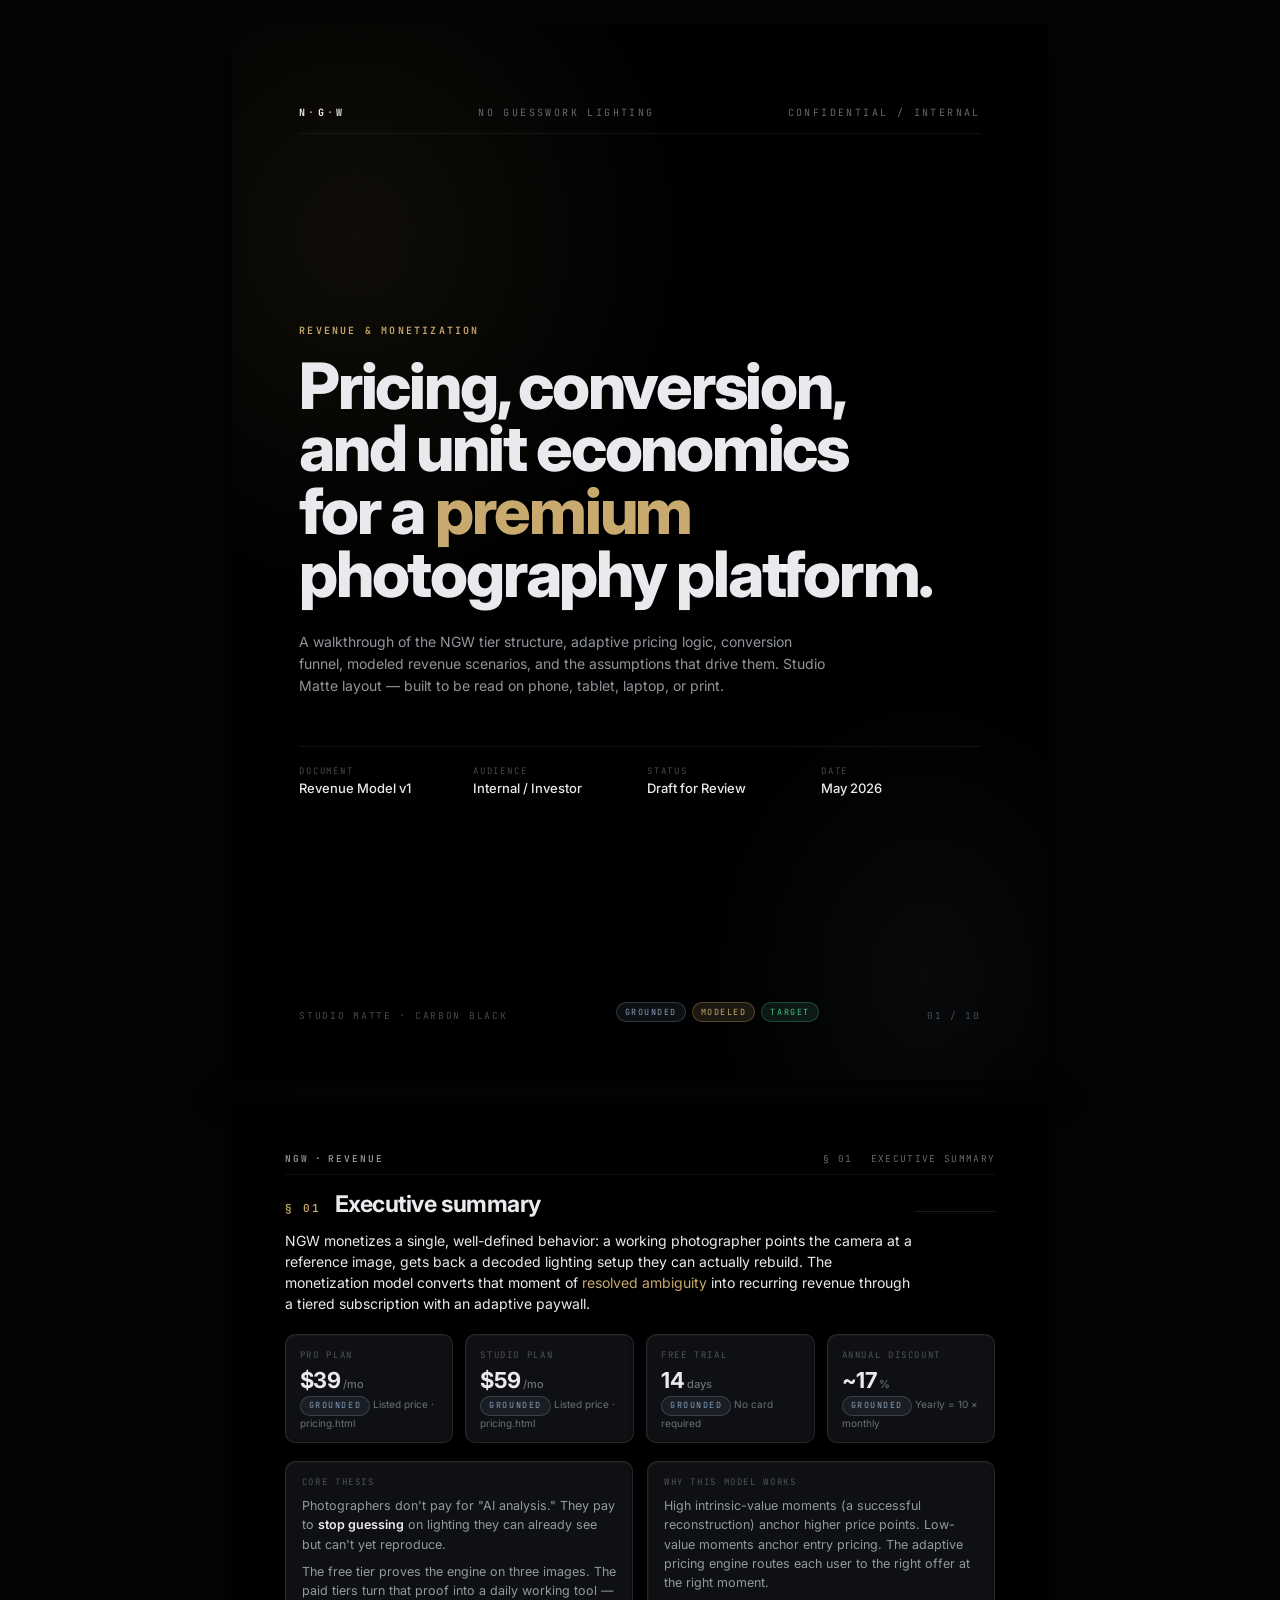
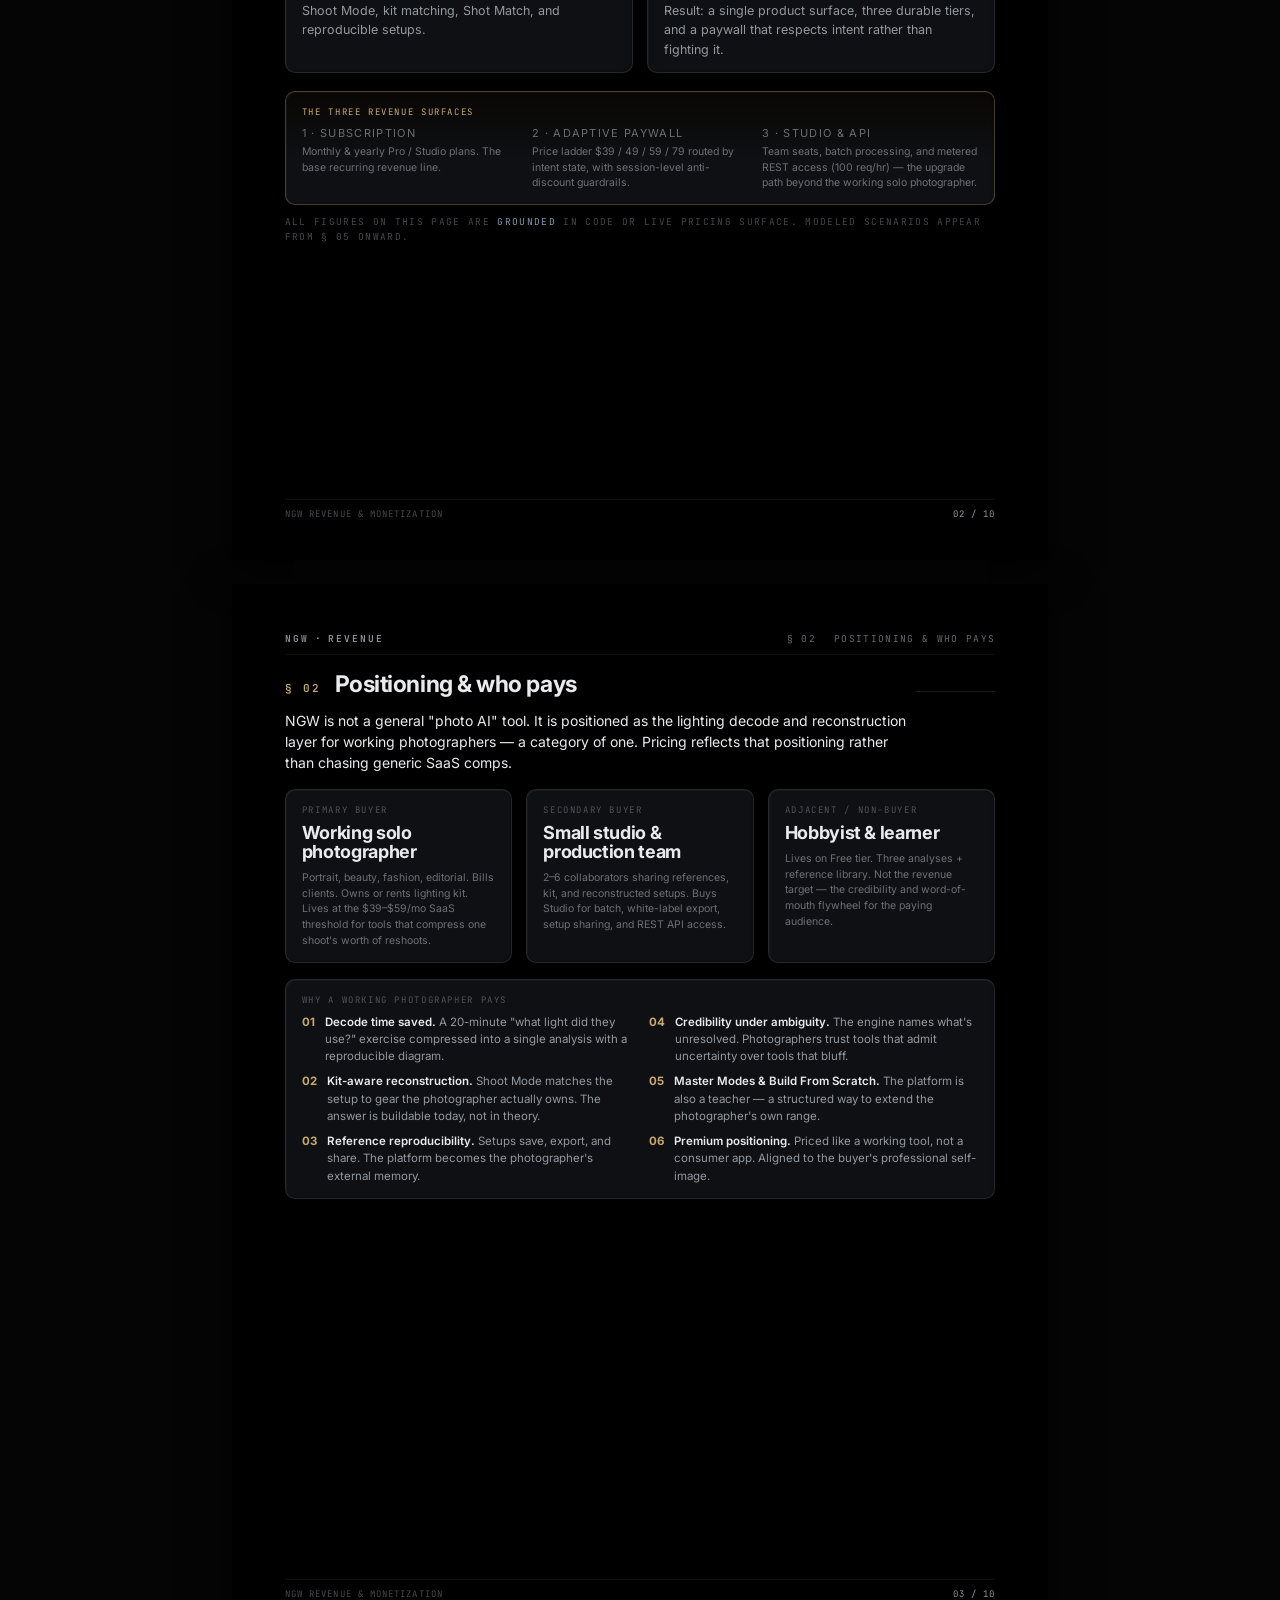
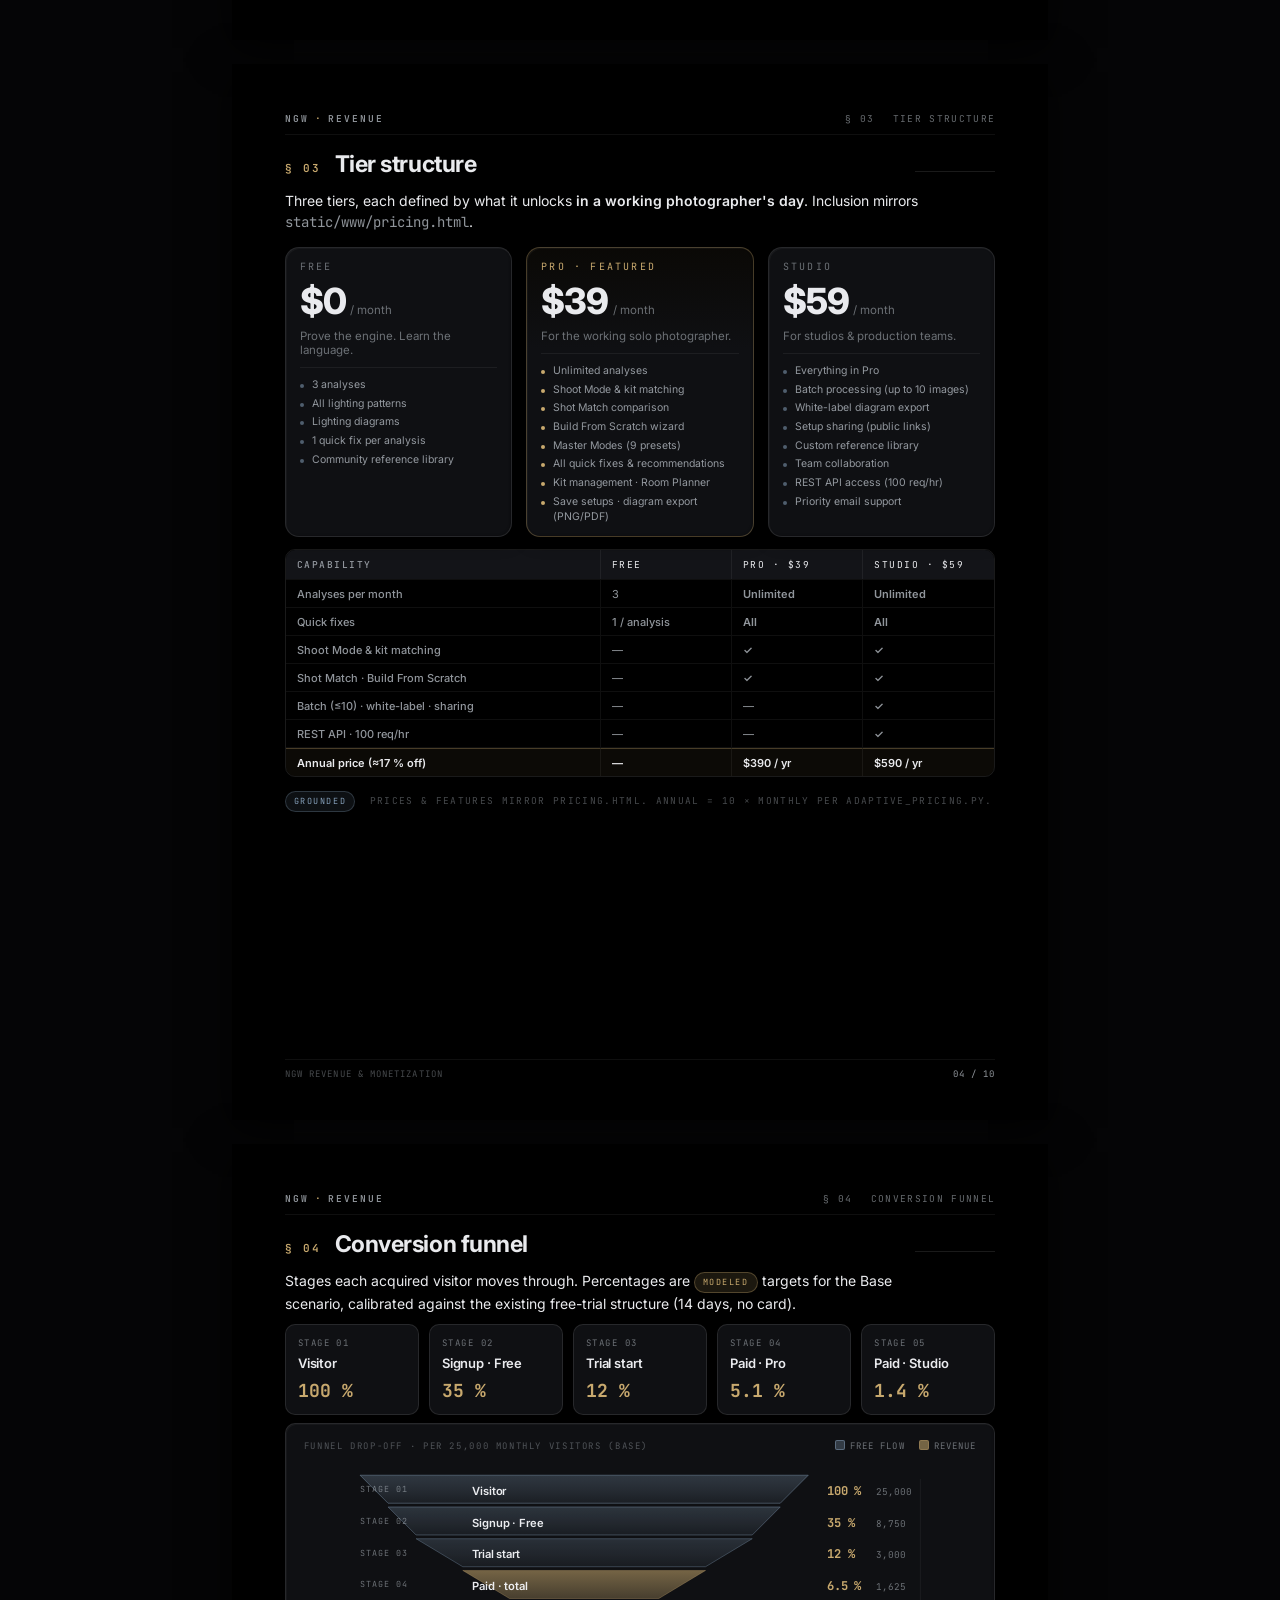
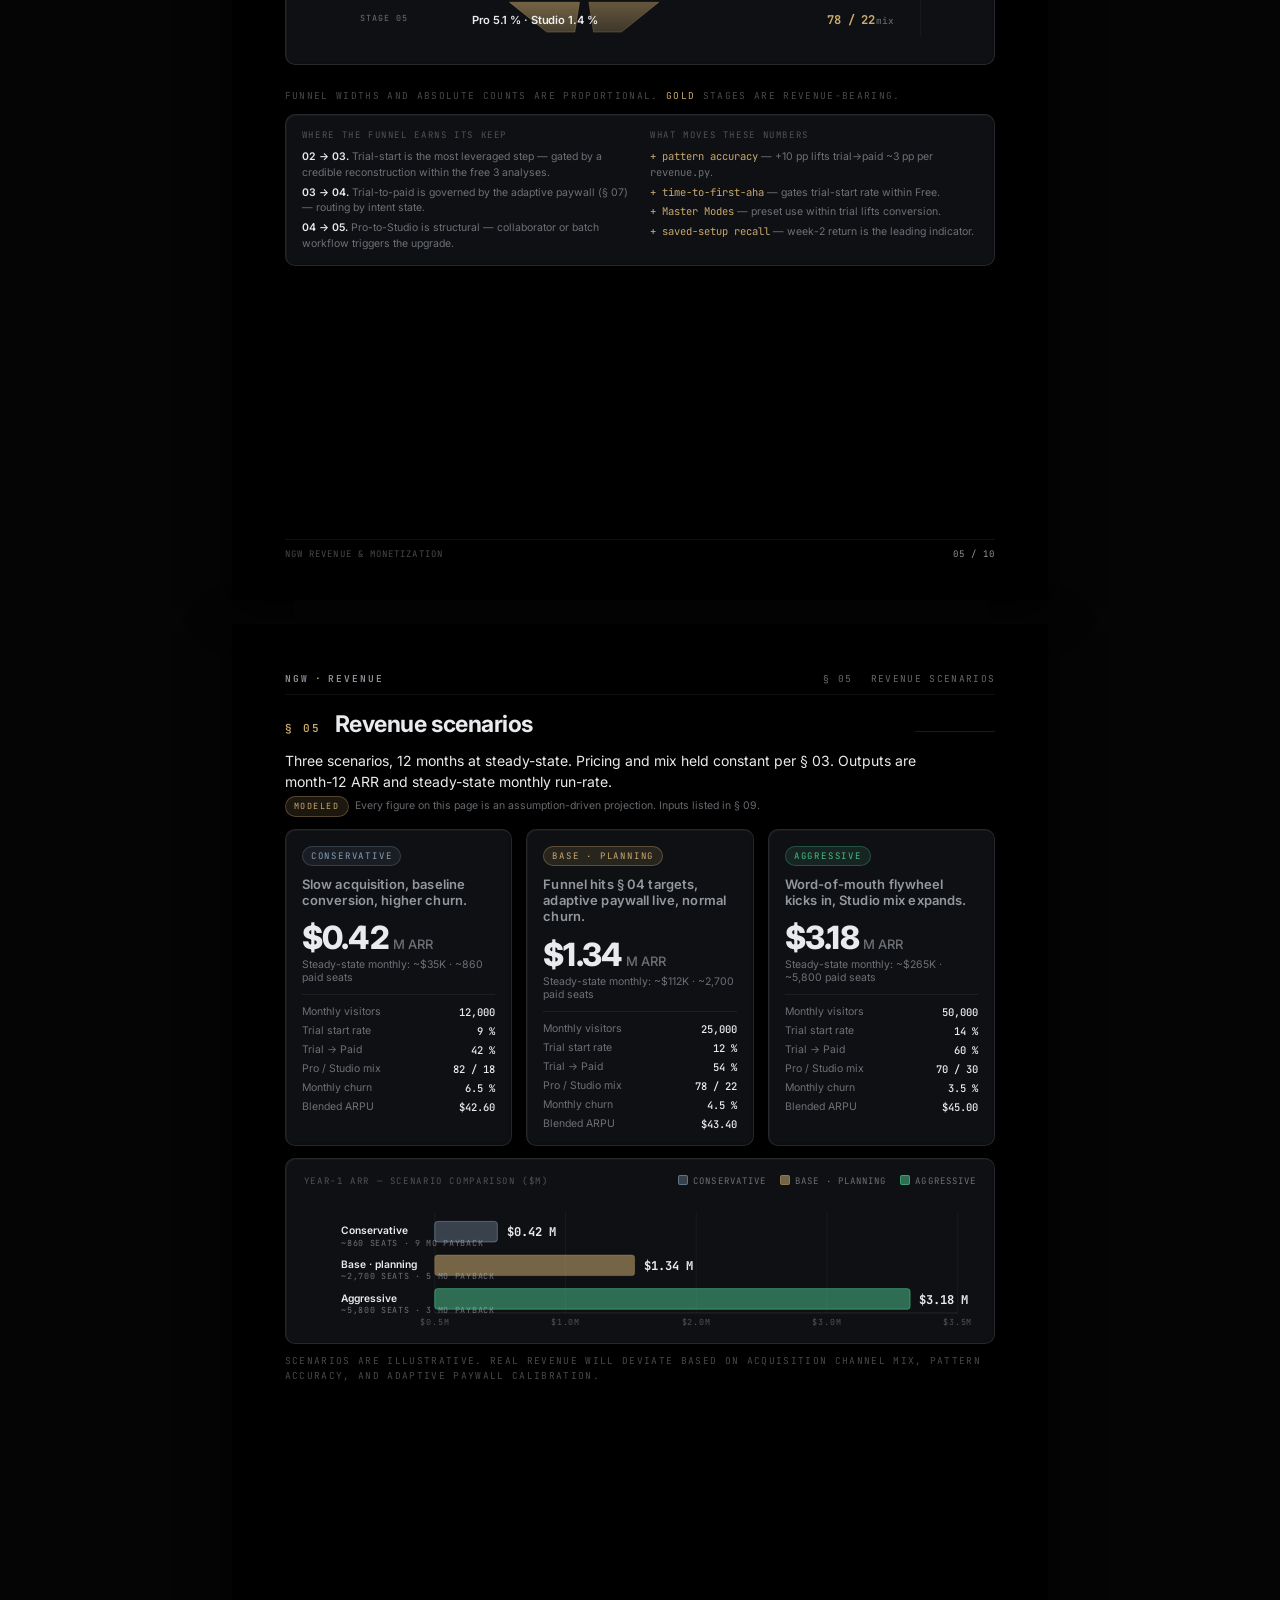
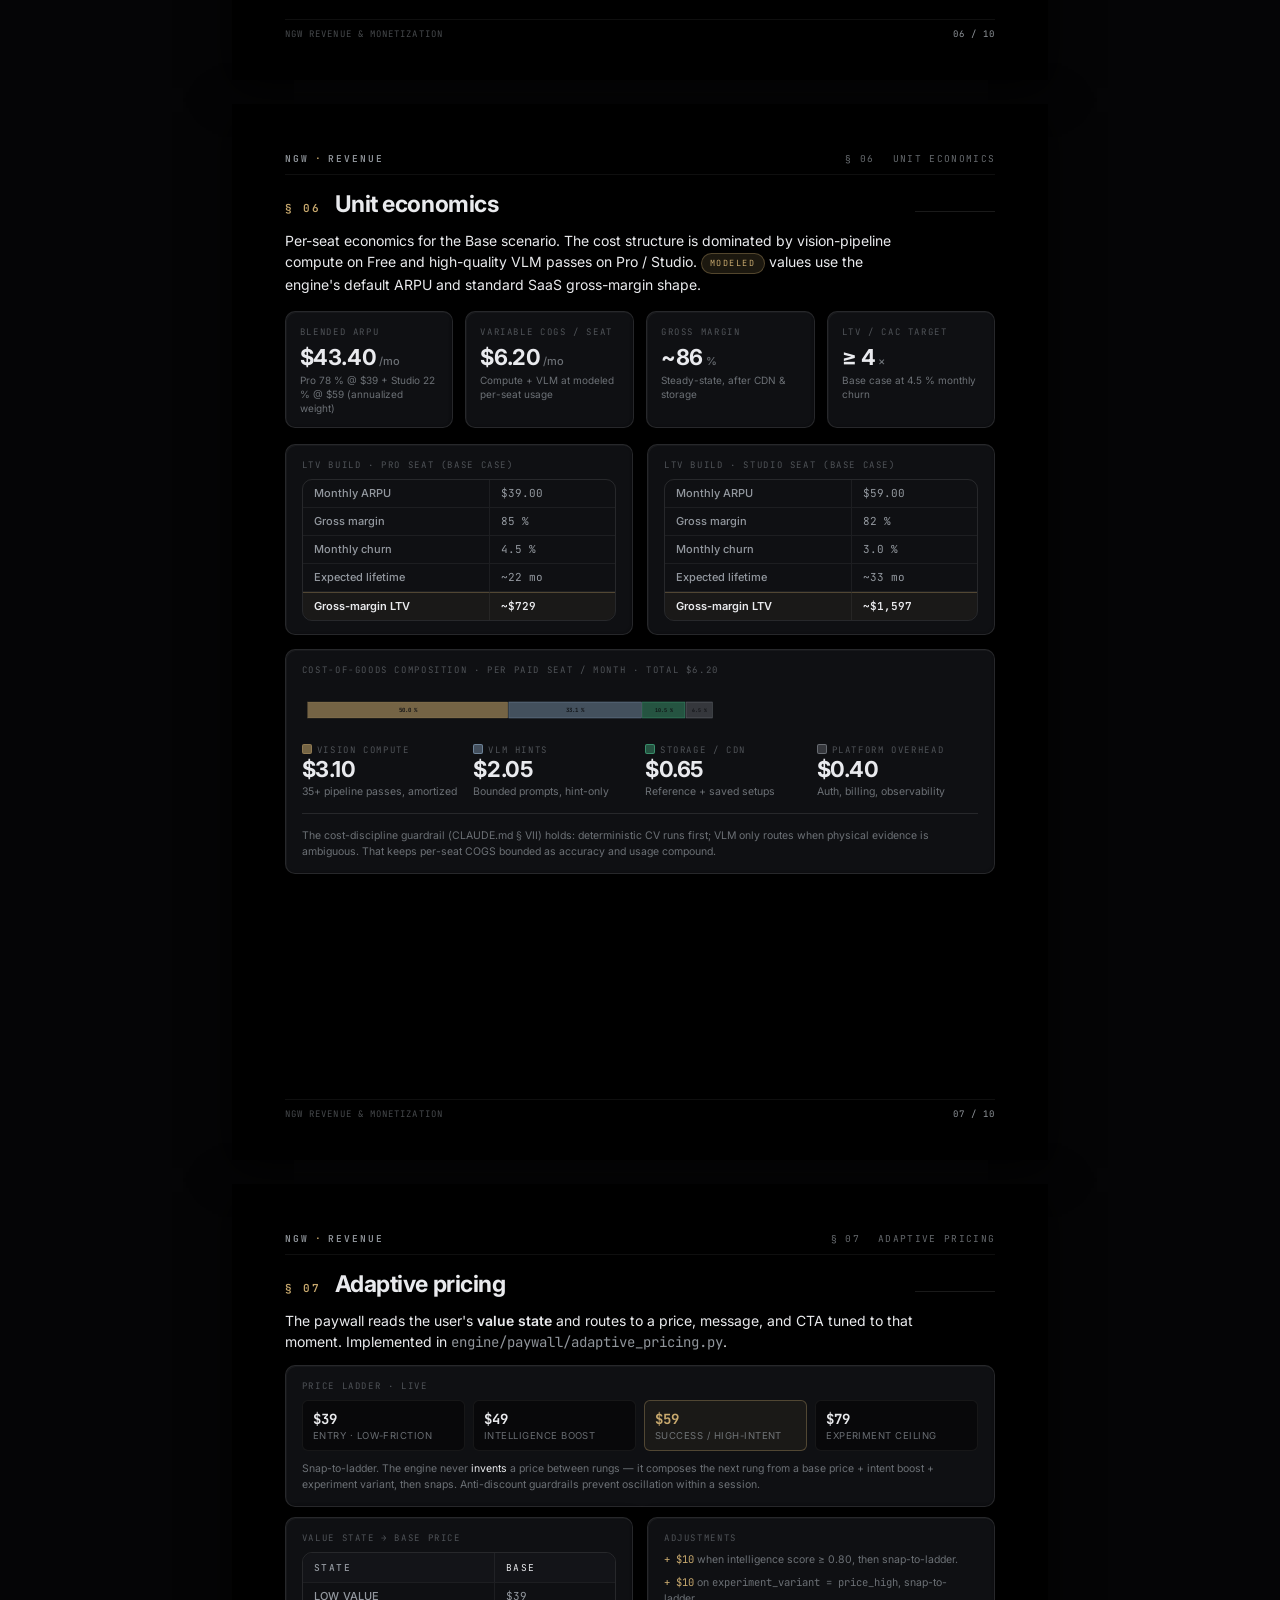
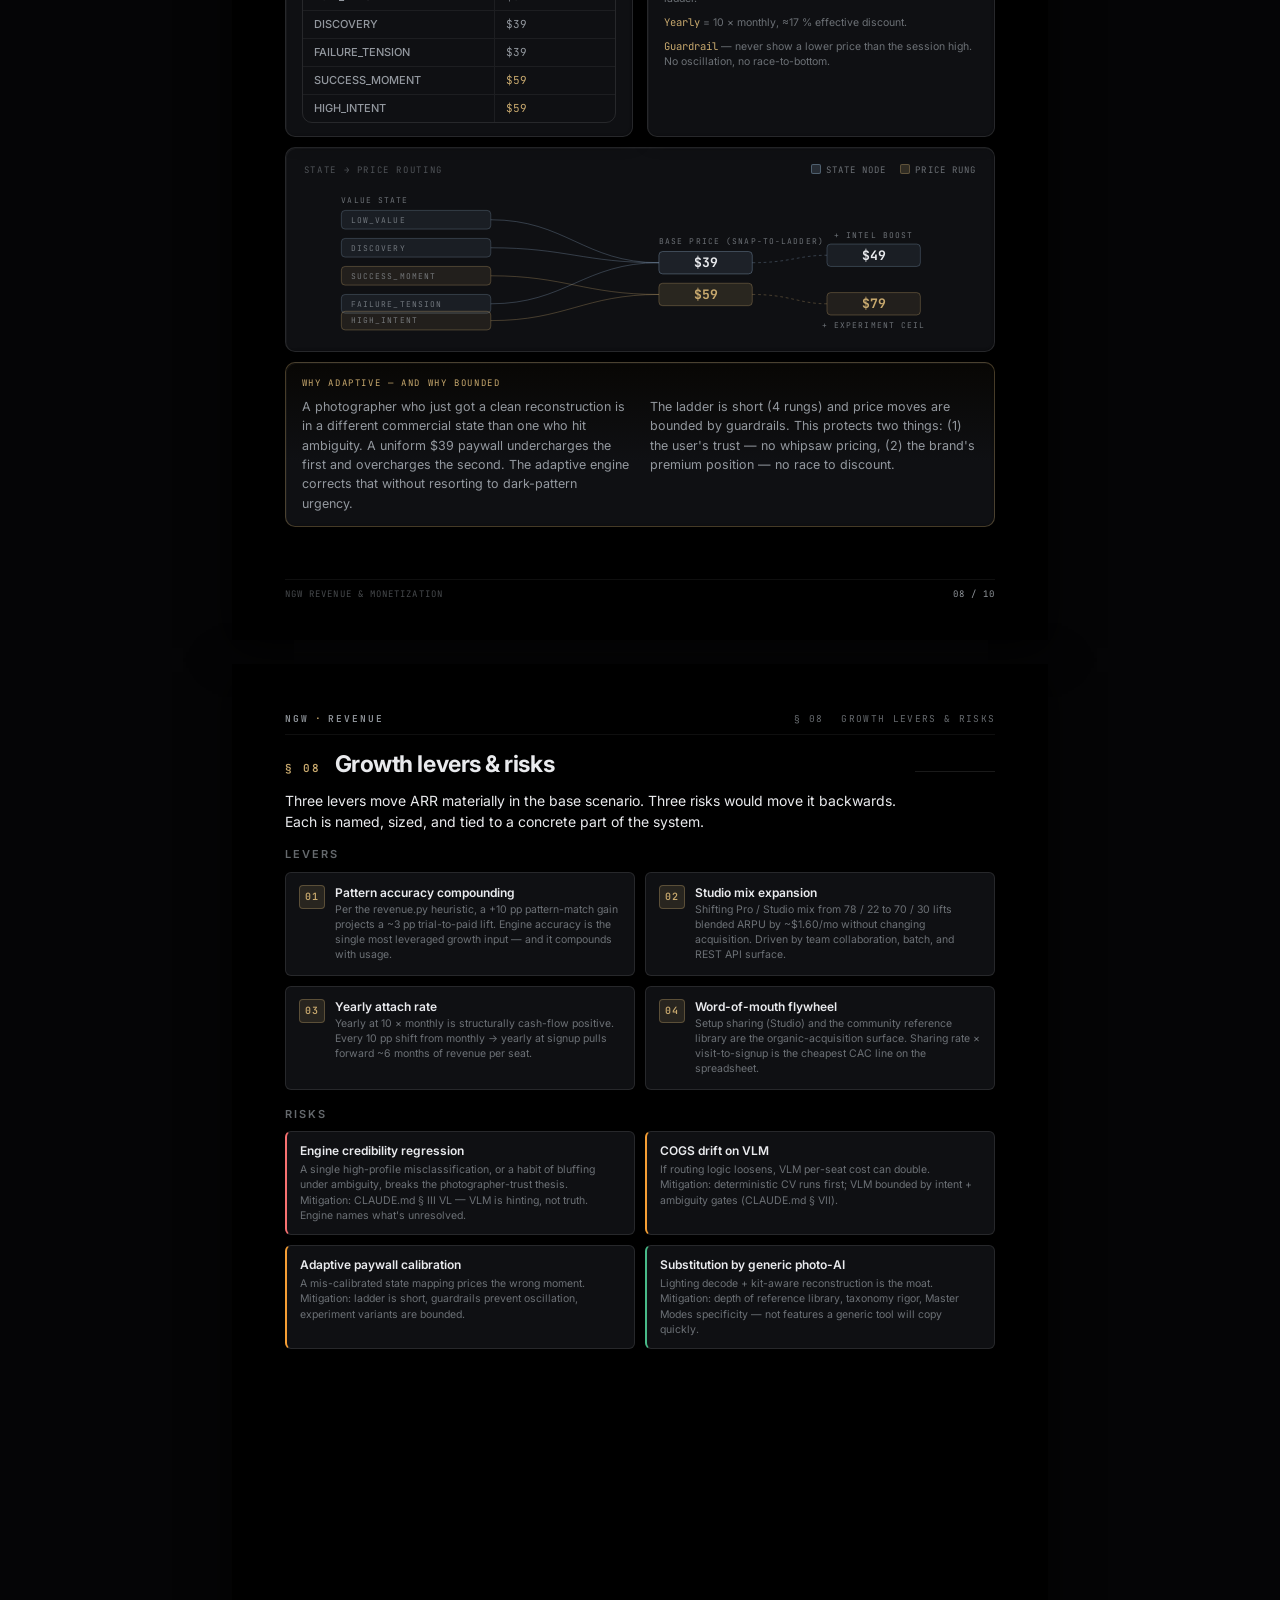
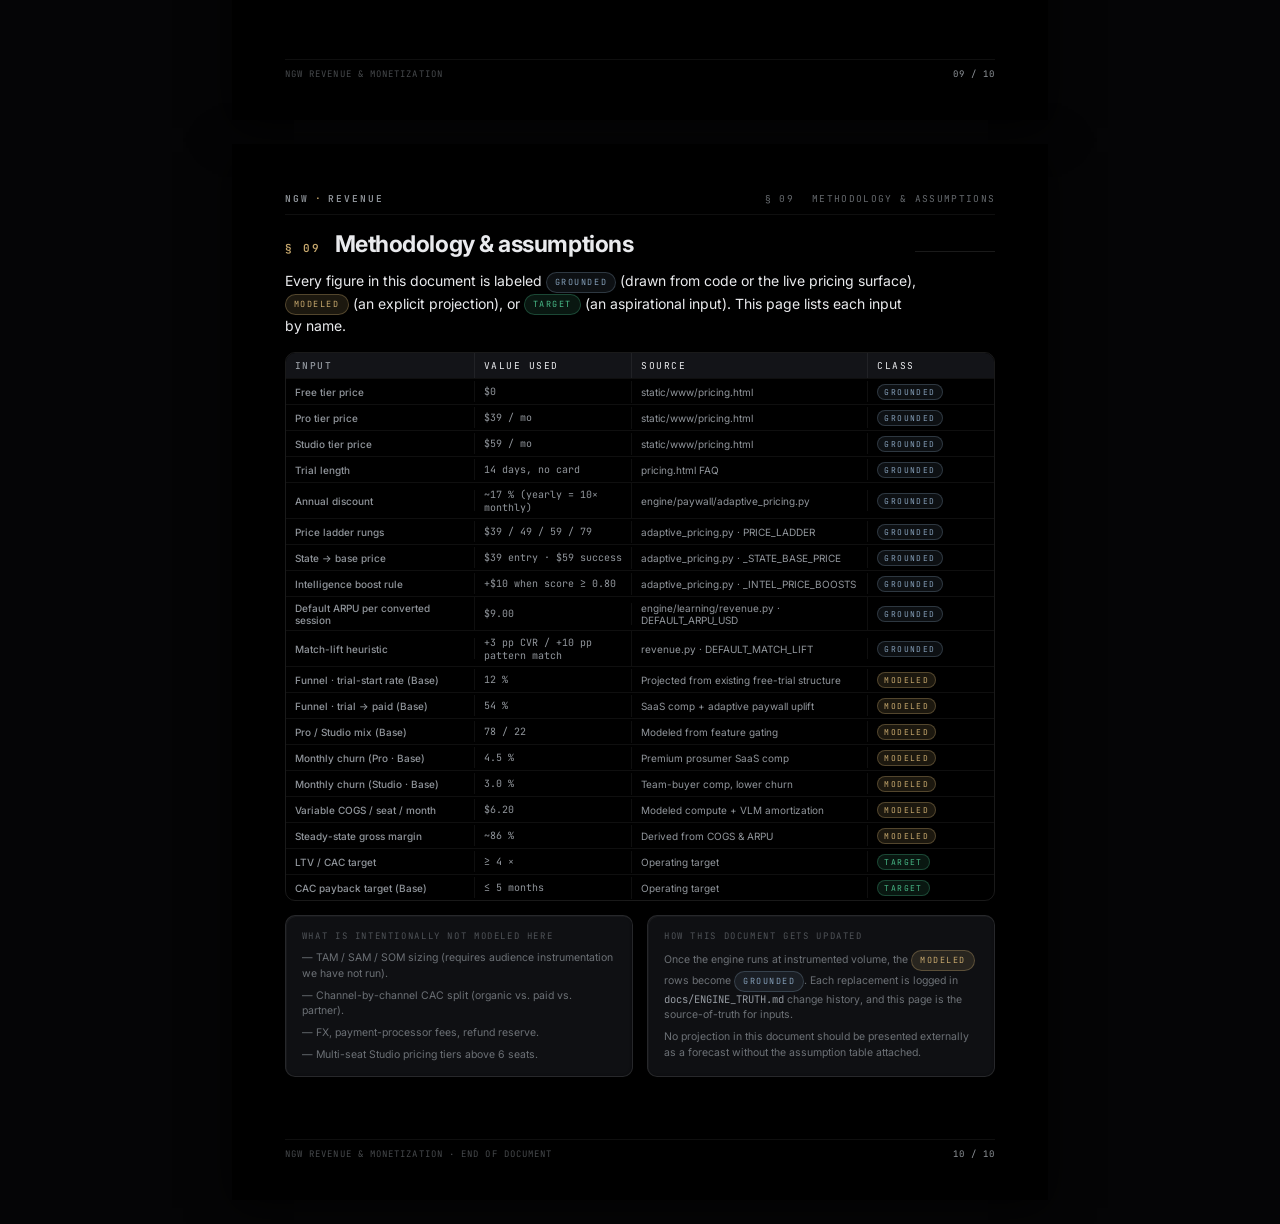
==== commit 97db265f: "docs(revenue): rendered PDF + tighten layout so each section fits Letter Re-rendered the revenue & m" ====
--- a/docs/revenue-monetization.html
+++ b/docs/revenue-monetization.html
@@ -76,7 +76,7 @@
     min-height: 11in;
     background: var(--sm-bg);
     color: var(--sm-text);
-    padding: 0.6in 0.6in 0.55in;
+    padding: 0.5in 0.55in 0.42in;
     box-sizing: border-box;
     position: relative;
     box-shadow: 0 8px 40px rgba(0,0,0,0.7);
@@ -91,9 +91,9 @@
   /* ── Page chrome ─── */
   .page-head {
     display: flex; align-items: center; justify-content: space-between;
-    padding-bottom: 12px;
+    padding-bottom: 9px;
     border-bottom: 1px solid var(--sm-divider);
-    margin-bottom: 22px;
+    margin-bottom: 16px;
     font-family: var(--mono);
     font-size: 9.5px;
     letter-spacing: 0.14em;
@@ -107,7 +107,7 @@
 
   .page-foot {
     margin-top: auto;
-    padding-top: 12px;
+    padding-top: 8px;
     border-top: 1px solid var(--sm-divider);
     display: flex; justify-content: space-between; align-items: center;
     font-family: var(--mono);
@@ -129,7 +129,7 @@
   }
   h1, h2, h3 { margin: 0; font-weight: 700; letter-spacing: -0.02em; color: var(--sm-text); }
   h1 { font-size: 52px; line-height: 1.02; font-weight: 800; }
-  h2 { font-size: 26px; line-height: 1.15; }
+  h2 { font-size: 23px; line-height: 1.15; }
   h3 { font-size: 14px; line-height: 1.25; font-weight: 600; letter-spacing: 0.01em; }
   p  { margin: 0; line-height: 1.55; color: var(--sm-text-2); font-size: 12.5px; }
   .lead { font-size: 14px; color: var(--sm-text); line-height: 1.5; }
@@ -138,7 +138,7 @@
 
   .section-title {
     display: flex; align-items: baseline; gap: 14px;
-    margin-bottom: 18px;
+    margin-bottom: 12px;
   }
   .section-title .num {
     font-family: var(--mono);
@@ -161,7 +161,7 @@
     border: 1px solid var(--sm-divider-strong);
     border-radius: var(--radius);
     box-shadow: var(--panel-shadow), var(--panel-bevel);
-    padding: 18px 18px 16px;
+    padding: 14px 16px 13px;
     position: relative;
   }
   .panel .label {
@@ -199,8 +199,8 @@
   }
   .matrix .row:first-child { border-top: none; }
   .matrix .row > div {
-    padding: 9px 12px;
-    font-size: 11.5px;
+    padding: 6.5px 11px;
+    font-size: 11px;
     color: var(--sm-text-2);
     border-right: 1px solid var(--sm-divider);
   }
@@ -212,7 +212,7 @@
     font-size: 9.5px;
     letter-spacing: 0.16em;
     text-transform: uppercase;
-    padding: 11px 12px;
+    padding: 8px 11px;
   }
   .matrix .row.head .feat { color: var(--sm-text-2); }
   .matrix .feat { color: var(--sm-text); font-weight: 500; }
@@ -231,11 +231,11 @@
     background: var(--sm-surface);
     border: 1px solid var(--sm-divider-strong);
     border-radius: var(--radius-lg);
-    padding: 18px 18px 16px;
+    padding: 12px 14px 12px;
     display: flex; flex-direction: column;
     box-shadow: var(--panel-shadow), var(--panel-bevel);
     position: relative;
-    min-height: 320px;
+    min-height: 230px;
   }
   .tier.featured {
     border-color: var(--gold-line);
@@ -255,13 +255,13 @@
   .tier .price .per { font-size: 11.5px; color: var(--sm-text-3); }
   .tier .desc { font-size: 11.5px; color: var(--sm-text-3); margin-top: 6px; }
   .tier ul {
-    list-style: none; margin: 14px 0 0; padding: 14px 0 0;
+    list-style: none; margin: 10px 0 0; padding: 10px 0 0;
     border-top: 1px solid var(--sm-divider);
-    display: flex; flex-direction: column; gap: 6px;
+    display: flex; flex-direction: column; gap: 4px;
   }
   .tier li {
-    font-size: 11px; color: var(--sm-text-2);
-    padding-left: 14px; position: relative; line-height: 1.45;
+    font-size: 10.5px; color: var(--sm-text-2);
+    padding-left: 12px; position: relative; line-height: 1.4;
   }
   .tier li::before {
     content: ""; position: absolute; left: 0; top: 6px;
@@ -348,9 +348,9 @@
   .scenario .big .u { font-size: 13px; font-weight: 500; color: var(--sm-text-3); letter-spacing: 0; margin-left: 4px; }
   .scenario .sub { font-size: 10.5px; color: var(--sm-text-3); margin-top: 4px; }
   .scenario .rows {
-    margin-top: 14px; padding-top: 12px;
+    margin-top: 10px; padding-top: 10px;
     border-top: 1px solid var(--sm-divider);
-    display: flex; flex-direction: column; gap: 6px;
+    display: flex; flex-direction: column; gap: 5px;
   }
   .scenario .rows .r {
     display: flex; justify-content: space-between; font-size: 10.5px;
@@ -563,9 +563,11 @@
   .flow-edge.gold { stroke: var(--gold-line); }
 
   /* ── Methodology table ─── */
-  .meth { font-size: 11px; }
+  .meth { font-size: 10.5px; }
   .meth .row { grid-template-columns: 1.2fr 1fr 1.5fr 0.8fr; }
-  .meth .row > div { padding: 8px 10px; }
+  .meth .row > div { padding: 4.5px 9px; font-size: 10px; }
+  .meth .row.head > div { padding: 6px 9px; }
+  .meth .badge { font-size: 8px; padding: 2px 6px; }
 
   /* ── Responsive (screen preview only) ─── */
   @media (max-width: 900px) {
@@ -596,6 +598,21 @@
       box-shadow: none;
       margin: 0;
     }
+    /* Force desktop grids in print — the print viewport is narrow
+       (≈816px at Letter) but layout must NOT collapse to mobile. */
+    .grid-2 { grid-template-columns: 1fr 1fr !important; }
+    .grid-3 { grid-template-columns: repeat(3, 1fr) !important; }
+    .grid-4 { grid-template-columns: repeat(4, 1fr) !important; }
+    .funnel { grid-template-columns: repeat(5, 1fr) !important; }
+    .funnel-bar { grid-template-columns: 100fr 35fr 12fr 6.5fr 4.2fr !important; height: 28px !important; }
+    .funnel .arrow { display: block !important; }
+    .scenarios { grid-template-columns: repeat(3, 1fr) !important; }
+    .kpis { grid-template-columns: repeat(4, 1fr) !important; }
+    .ladder { grid-template-columns: repeat(4, 1fr) !important; }
+    .risk-list, .levers { grid-template-columns: 1fr 1fr !important; }
+    .cover h1 { font-size: 64px !important; }
+    h1 { font-size: 52px !important; }
+    .cover .meta-grid { grid-template-columns: repeat(4, 1fr) !important; }
     * {
       -webkit-print-color-adjust: exact !important;
       print-color-adjust: exact !important;
@@ -790,11 +807,11 @@
       <span class="rule"></span>
     </div>
 
-    <p class="lead" style="max-width:6.6in; margin-bottom:18px;">
-      Three tiers, each defined by what it unlocks <em style="color:var(--sm-text); font-style:normal; font-weight:600;">in a working photographer's day</em>. Feature inclusion below mirrors the live pricing surface in <span class="mono" style="color:var(--sm-text-2);">static/www/pricing.html</span>.
+    <p class="lead" style="max-width:6.6in; margin-bottom:14px;">
+      Three tiers, each defined by what it unlocks <em style="color:var(--sm-text); font-style:normal; font-weight:600;">in a working photographer's day</em>. Inclusion mirrors <span class="mono" style="color:var(--sm-text-2);">static/www/pricing.html</span>.
     </p>
 
-    <div class="grid-3" style="margin-bottom:18px;">
+    <div class="grid-3" style="margin-bottom:12px;">
       <!-- Free -->
       <div class="tier">
         <div class="name">Free</div>
@@ -856,12 +873,6 @@
         <div class="check">Unlimited</div>
       </div>
       <div class="row" style="grid-template-columns: 2.4fr 1fr 1fr 1fr;">
-        <div class="feat">Vision pipeline · 35+ passes</div>
-        <div class="check">✓</div>
-        <div class="check">✓</div>
-        <div class="check">✓</div>
-      </div>
-      <div class="row" style="grid-template-columns: 2.4fr 1fr 1fr 1fr;">
         <div class="feat">Quick fixes</div>
         <div class="partial">1 / analysis</div>
         <div class="check">All</div>
@@ -880,18 +891,6 @@
         <div class="check">✓</div>
       </div>
       <div class="row" style="grid-template-columns: 2.4fr 1fr 1fr 1fr;">
-        <div class="feat">Master Modes (9 presets)</div>
-        <div class="dash">—</div>
-        <div class="check">✓</div>
-        <div class="check">✓</div>
-      </div>
-      <div class="row" style="grid-template-columns: 2.4fr 1fr 1fr 1fr;">
-        <div class="feat">Save setups · diagram export</div>
-        <div class="dash">—</div>
-        <div class="check">✓</div>
-        <div class="check">✓</div>
-      </div>
-      <div class="row" style="grid-template-columns: 2.4fr 1fr 1fr 1fr;">
         <div class="feat">Batch (≤10) · white-label · sharing</div>
         <div class="dash">—</div>
         <div class="dash">—</div>
@@ -911,7 +910,7 @@
       </div>
     </div>
 
-    <p class="caption"><span class="badge grounded">Grounded</span> &nbsp;Tier features &amp; prices mirror <span class="mono">static/www/pricing.html</span>. Annual = 10 × monthly per <span class="mono">engine/paywall/adaptive_pricing.py</span>.</p>
+    <p class="caption" style="margin-top:6px;"><span class="badge grounded">Grounded</span> &nbsp;Prices &amp; features mirror <span class="mono">pricing.html</span>. Annual = 10 × monthly per <span class="mono">adaptive_pricing.py</span>.</p>
 
     <footer class="page-foot">
       <span>NGW Revenue &amp; Monetization</span>
@@ -932,8 +931,8 @@
       <span class="rule"></span>
     </div>
 
-    <p class="lead" style="max-width:6.6in; margin-bottom:16px;">
-      The funnel below shows the stages each acquired visitor moves through. Percentages are <span class="badge modeled" style="vertical-align: middle;">Modeled</span> targets for the base scenario, calibrated against the existing free-trial structure (14 days, no card). Real cohort behavior replaces these once instrumentation runs at volume.
+    <p class="lead" style="max-width:6.6in; margin-bottom:10px;">
+      Stages each acquired visitor moves through. Percentages are <span class="badge modeled" style="vertical-align: middle;">Modeled</span> targets for the Base scenario, calibrated against the existing free-trial structure (14 days, no card).
     </p>
 
     <div class="funnel" style="margin-bottom:8px;">
@@ -941,31 +940,26 @@
         <span class="stage">Stage 01</span>
         <span class="name">Visitor</span>
         <span class="pct">100 %</span>
-        <span class="note">Lands on marketing or reference library.</span>
       </div>
       <div class="step">
         <span class="stage">Stage 02</span>
         <span class="name">Signup · Free</span>
         <span class="pct">35 %</span>
-        <span class="note">Creates account, runs first of 3 analyses.</span>
       </div>
       <div class="step">
         <span class="stage">Stage 03</span>
         <span class="name">Trial start</span>
         <span class="pct">12 %</span>
-        <span class="note">Begins 14-day Pro trial, no card required.</span>
       </div>
       <div class="step">
         <span class="stage">Stage 04</span>
         <span class="name">Paid · Pro</span>
         <span class="pct">5.1 %</span>
-        <span class="note">78 % of paid mix · adaptive paywall.</span>
       </div>
       <div class="step">
         <span class="stage">Stage 05</span>
         <span class="name">Paid · Studio</span>
         <span class="pct">1.4 %</span>
-        <span class="note">22 % of paid mix · team / batch / API.</span>
       </div>
     </div>
 
@@ -977,7 +971,7 @@
           <span><span class="swatch" style="background:rgba(200,169,110,0.55); border:1px solid var(--gold-line);"></span>Revenue</span>
         </span>
       </div>
-      <svg viewBox="0 0 720 260" preserveAspectRatio="xMidYMid meet" role="img" aria-label="Conversion funnel from 25,000 visitors to 4.2% paid">
+      <svg viewBox="0 0 720 200" preserveAspectRatio="xMidYMid meet" role="img" aria-label="Conversion funnel from 25,000 visitors through Pro/Studio split">
         <defs>
           <linearGradient id="funnel-grad" x1="0" y1="0" x2="0" y2="1">
             <stop offset="0%"  stop-color="rgba(132,158,184,0.28)"/>
@@ -991,63 +985,65 @@
         </defs>
 
         <!-- Stage 1: Visitor 100% -->
-        <polygon points="60,16 540,16 510,58 90,58" fill="url(#funnel-grad)" stroke="rgba(132,158,184,0.45)" stroke-width="1"/>
-        <text class="fn-step-text" x="60"  y="38">Stage 01</text>
-        <text class="fn-name-text" x="180" y="42">Visitor</text>
-        <text class="fn-pct-text"  x="560" y="42">100 %</text>
-        <text class="fn-num-text"  x="612" y="42">25,000</text>
+        <polygon points="60,12 540,12 510,42 90,42" fill="url(#funnel-grad)" stroke="rgba(132,158,184,0.45)" stroke-width="1"/>
+        <text class="fn-step-text" x="60"  y="30">Stage 01</text>
+        <text class="fn-name-text" x="180" y="33">Visitor</text>
+        <text class="fn-pct-text"  x="560" y="33">100 %</text>
+        <text class="fn-num-text"  x="612" y="33">25,000</text>
 
         <!-- Stage 2: Free 35% -->
-        <polygon points="90,62 510,62 480,104 120,104" fill="url(#funnel-grad)" stroke="rgba(132,158,184,0.45)" stroke-width="1" opacity="0.92"/>
-        <text class="fn-step-text" x="60"  y="84">Stage 02</text>
-        <text class="fn-name-text" x="180" y="88">Signup · Free</text>
-        <text class="fn-pct-text"  x="560" y="88">35 %</text>
-        <text class="fn-num-text"  x="612" y="88">8,750</text>
+        <polygon points="90,46 510,46 480,76 120,76" fill="url(#funnel-grad)" stroke="rgba(132,158,184,0.45)" stroke-width="1" opacity="0.92"/>
+        <text class="fn-step-text" x="60"  y="64">Stage 02</text>
+        <text class="fn-name-text" x="180" y="67">Signup · Free</text>
+        <text class="fn-pct-text"  x="560" y="67">35 %</text>
+        <text class="fn-num-text"  x="612" y="67">8,750</text>
 
         <!-- Stage 3: Trial 12% -->
-        <polygon points="120,108 480,108 430,150 170,150" fill="url(#funnel-grad)" stroke="rgba(132,158,184,0.45)" stroke-width="1" opacity="0.82"/>
-        <text class="fn-step-text" x="60"  y="130">Stage 03</text>
-        <text class="fn-name-text" x="180" y="134">Trial start</text>
-        <text class="fn-pct-text"  x="560" y="134">12 %</text>
-        <text class="fn-num-text"  x="612" y="134">3,000</text>
+        <polygon points="120,80 480,80 430,110 170,110" fill="url(#funnel-grad)" stroke="rgba(132,158,184,0.45)" stroke-width="1" opacity="0.82"/>
+        <text class="fn-step-text" x="60"  y="98">Stage 03</text>
+        <text class="fn-name-text" x="180" y="101">Trial start</text>
+        <text class="fn-pct-text"  x="560" y="101">12 %</text>
+        <text class="fn-num-text"  x="612" y="101">3,000</text>
 
         <!-- Stage 4: Paid total 6.5% — split into Pro / Studio below -->
-        <polygon points="170,154 430,154 380,196 220,196" fill="url(#funnel-paid)" stroke="var(--gold-line)" stroke-width="1"/>
-        <text class="fn-step-text" x="60"  y="176">Stage 04</text>
-        <text class="fn-name-text" x="180" y="180">Paid · total</text>
-        <text class="fn-pct-text"  x="560" y="180">6.5 %</text>
-        <text class="fn-num-text"  x="612" y="180">1,625</text>
+        <polygon points="170,114 430,114 380,144 220,144" fill="url(#funnel-paid)" stroke="var(--gold-line)" stroke-width="1"/>
+        <text class="fn-step-text" x="60"  y="132">Stage 04</text>
+        <text class="fn-name-text" x="180" y="135">Paid · total</text>
+        <text class="fn-pct-text"  x="560" y="135">6.5 %</text>
+        <text class="fn-num-text"  x="612" y="135">1,625</text>
 
         <!-- Split: Pro 78% / Studio 22% of paid -->
-        <polygon points="220,200 295,200 290,240 260,240" fill="url(#funnel-paid)" stroke="var(--gold-line)" stroke-width="1"/>
-        <polygon points="305,200 380,200 340,240 310,240" fill="url(#funnel-paid)" stroke="var(--gold-line)" stroke-width="1" opacity="0.85"/>
-        <text class="fn-step-text" x="60"  y="222">Stage 05</text>
-        <text class="fn-name-text" x="180" y="226">Pro 5.1 % · Studio 1.4 %</text>
-        <text class="fn-pct-text"  x="560" y="226">78 / 22</text>
-        <text class="fn-num-text"  x="612" y="226">mix</text>
+        <polygon points="220,148 295,148 290,180 260,180" fill="url(#funnel-paid)" stroke="var(--gold-line)" stroke-width="1"/>
+        <polygon points="305,148 380,148 340,180 310,180" fill="url(#funnel-paid)" stroke="var(--gold-line)" stroke-width="1" opacity="0.85"/>
+        <text class="fn-step-text" x="60"  y="168">Stage 05</text>
+        <text class="fn-name-text" x="180" y="171">Pro 5.1 % · Studio 1.4 %</text>
+        <text class="fn-pct-text"  x="560" y="171">78 / 22</text>
+        <text class="fn-num-text"  x="612" y="171">mix</text>
 
         <!-- Vertical drop-off ticks on the right -->
-        <line x1="660" y1="20"  x2="660" y2="240" stroke="rgba(255,255,255,0.06)" stroke-width="1"/>
+        <line x1="660" y1="16" x2="660" y2="184" stroke="rgba(255,255,255,0.06)" stroke-width="1"/>
       </svg>
     </div>
 
-    <p class="caption" style="margin-bottom:18px;">Funnel widths and absolute counts are proportional. <span style="color:var(--gold);">Gold</span> stages are revenue-bearing tiers. Studio count includes Pro seats that upgraded.</p>
-
-    <div class="grid-2" style="margin-bottom:14px;">
-      <div class="panel">
-        <div class="label">Where the funnel earns its keep</div>
-        <p style="margin-bottom:6px;"><strong style="color:var(--sm-text); font-weight:600;">Stage 02 → 03.</strong> The trial-start rate is the most leveraged step. It's driven by the engine's ability to deliver a credible reconstruction within the free 3 analyses.</p>
-        <p style="margin-bottom:6px;"><strong style="color:var(--sm-text); font-weight:600;">Stage 03 → 04.</strong> Trial-to-paid is governed by the adaptive paywall (see § 06). The engine routes by intent state, not by uniform pricing.</p>
-        <p><strong style="color:var(--sm-text); font-weight:600;">Stage 04 → 05.</strong> Pro-to-Studio is structural: when a photographer brings a collaborator or batch workflow, Studio is the natural upgrade.</p>
-      </div>
-      <div class="panel">
-        <div class="label">What moves these numbers</div>
-        <ul style="list-style:none; margin:0; padding:0; display:flex; flex-direction:column; gap:8px;">
-          <li class="small"><span class="mono" style="color:var(--gold);">+ pattern accuracy</span> — every 10 pp gain in pattern match lifts trial-to-paid ~3 pp <span class="badge modeled">Modeled</span> per the revenue.py heuristic.</li>
-          <li class="small"><span class="mono" style="color:var(--gold);">+ time-to-first-aha</span> — reducing time-to-credible-reconstruction within Free gates trial-start rate.</li>
-          <li class="small"><span class="mono" style="color:var(--gold);">+ Master Modes adoption</span> — users who run any preset within trial convert materially higher.</li>
-          <li class="small"><span class="mono" style="color:var(--gold);">+ saved-setup recall</span> — return-to-platform frequency in week 2 of trial is a leading indicator.</li>
-        </ul>
+    <p class="caption" style="margin-bottom:10px;">Funnel widths and absolute counts are proportional. <span style="color:var(--gold);">Gold</span> stages are revenue-bearing.</p>
+
+    <div class="panel">
+      <div style="display:grid; grid-template-columns: 1fr 1fr; gap: 20px;">
+        <div>
+          <div class="label">Where the funnel earns its keep</div>
+          <p class="small" style="margin-bottom:4px;"><strong style="color:var(--sm-text); font-weight:600;">02 → 03.</strong> Trial-start is the most leveraged step — gated by a credible reconstruction within the free 3 analyses.</p>
+          <p class="small" style="margin-bottom:4px;"><strong style="color:var(--sm-text); font-weight:600;">03 → 04.</strong> Trial-to-paid is governed by the adaptive paywall (§ 07) — routing by intent state.</p>
+          <p class="small"><strong style="color:var(--sm-text); font-weight:600;">04 → 05.</strong> Pro-to-Studio is structural — collaborator or batch workflow triggers the upgrade.</p>
+        </div>
+        <div>
+          <div class="label">What moves these numbers</div>
+          <ul style="list-style:none; margin:0; padding:0; display:flex; flex-direction:column; gap:4px;">
+            <li class="small"><span class="mono" style="color:var(--gold);">+ pattern accuracy</span> — +10 pp lifts trial→paid ~3 pp per <span class="mono">revenue.py</span>.</li>
+            <li class="small"><span class="mono" style="color:var(--gold);">+ time-to-first-aha</span> — gates trial-start rate within Free.</li>
+            <li class="small"><span class="mono" style="color:var(--gold);">+ Master Modes</span> — preset use within trial lifts conversion.</li>
+            <li class="small"><span class="mono" style="color:var(--gold);">+ saved-setup recall</span> — week-2 return is the leading indicator.</li>
+          </ul>
+        </div>
       </div>
     </div>
 
@@ -1070,12 +1066,12 @@
       <span class="rule"></span>
     </div>
 
-    <p class="lead" style="max-width:6.6in; margin-bottom:6px;">
-      Three illustrative scenarios, each running 12 months at steady-state acquisition. Inputs vary across scenarios; pricing and mix are held constant per § 03. Outputs are ARR at month 12 and steady-state monthly run-rate.
+    <p class="lead" style="max-width:6.6in; margin-bottom:4px;">
+      Three scenarios, 12 months at steady-state. Pricing and mix held constant per § 03. Outputs are month-12 ARR and steady-state monthly run-rate.
     </p>
-    <p class="small" style="max-width:6.6in; margin-bottom:18px;"><span class="badge modeled" style="vertical-align:middle;">Modeled</span> &nbsp;Every figure on this page is an assumption-driven projection. The methodology page (§ 09) lists each input.</p>
-
-    <div class="scenarios" style="margin-bottom:16px;">
+    <p class="small" style="max-width:6.6in; margin-bottom:12px;"><span class="badge modeled" style="vertical-align:middle;">Modeled</span> &nbsp;Every figure on this page is an assumption-driven projection. Inputs listed in § 09.</p>
+
+    <div class="scenarios" style="margin-bottom:12px;">
       <div class="scenario cons">
         <span class="tag">Conservative</span>
         <h3>Slow acquisition, baseline conversion, higher churn.</h3>
@@ -1122,34 +1118,7 @@
       </div>
     </div>
 
-    <div class="matrix">
-      <div class="row head" style="grid-template-columns: 1.6fr 1fr 1fr 1fr;">
-        <div class="feat">Output</div>
-        <div>Conservative</div>
-        <div>Base</div>
-        <div>Aggressive</div>
-      </div>
-      <div class="row" style="grid-template-columns: 1.6fr 1fr 1fr 1fr;">
-        <div class="feat">Year-1 ARR (steady-state, month 12)</div>
-        <div class="mono">$0.42 M</div>
-        <div class="mono">$1.34 M</div>
-        <div class="mono">$3.18 M</div>
-      </div>
-      <div class="row" style="grid-template-columns: 1.6fr 1fr 1fr 1fr;">
-        <div class="feat">Paid seats at month 12</div>
-        <div class="mono">≈ 860</div>
-        <div class="mono">≈ 2,700</div>
-        <div class="mono">≈ 5,800</div>
-      </div>
-      <div class="row totals" style="grid-template-columns: 1.6fr 1fr 1fr 1fr;">
-        <div class="feat">CAC payback target (≤ )</div>
-        <div class="mono">9 mo</div>
-        <div class="mono">5 mo</div>
-        <div class="mono">3 mo</div>
-      </div>
-    </div>
-
-    <div class="infographic" style="margin-top:14px;">
+    <div class="infographic">
       <div class="head">
         <span class="label">Year-1 ARR — scenario comparison ($M)</span>
         <span class="legend">
@@ -1158,43 +1127,42 @@
           <span><span class="swatch" style="background:rgba(72,186,136,0.55); border:1px solid rgba(72,186,136,0.65);"></span>Aggressive</span>
         </span>
       </div>
-      <svg viewBox="0 0 720 170" preserveAspectRatio="xMidYMid meet" role="img" aria-label="ARR comparison: $0.42M conservative, $1.34M base, $3.18M aggressive">
+      <svg viewBox="0 0 720 140" preserveAspectRatio="xMidYMid meet" role="img" aria-label="ARR comparison: $0.42M conservative, $1.34M base, $3.18M aggressive">
         <!-- gridlines -->
         <g stroke="rgba(255,255,255,0.05)" stroke-width="1">
-          <line x1="140" y1="20"  x2="140" y2="150"/>
-          <line x1="280" y1="20"  x2="280" y2="150"/>
-          <line x1="420" y1="20"  x2="420" y2="150"/>
-          <line x1="560" y1="20"  x2="560" y2="150"/>
-          <line x1="700" y1="20"  x2="700" y2="150"/>
+          <line x1="140" y1="14"  x2="140" y2="122"/>
+          <line x1="280" y1="14"  x2="280" y2="122"/>
+          <line x1="420" y1="14"  x2="420" y2="122"/>
+          <line x1="560" y1="14"  x2="560" y2="122"/>
+          <line x1="700" y1="14"  x2="700" y2="122"/>
         </g>
         <!-- axis labels (max scaled to ~$3.5M) -->
-        <text class="axis-text" x="140" y="165" text-anchor="middle">$0.5M</text>
-        <text class="axis-text" x="280" y="165" text-anchor="middle">$1.0M</text>
-        <text class="axis-text" x="420" y="165" text-anchor="middle">$2.0M</text>
-        <text class="axis-text" x="560" y="165" text-anchor="middle">$3.0M</text>
-        <text class="axis-text" x="700" y="165" text-anchor="middle">$3.5M</text>
+        <text class="axis-text" x="140" y="135" text-anchor="middle">$0.5M</text>
+        <text class="axis-text" x="280" y="135" text-anchor="middle">$1.0M</text>
+        <text class="axis-text" x="420" y="135" text-anchor="middle">$2.0M</text>
+        <text class="axis-text" x="560" y="135" text-anchor="middle">$3.0M</text>
+        <text class="axis-text" x="700" y="135" text-anchor="middle">$3.5M</text>
 
         <!-- Conservative: $0.42M → 0.42/3.5 = 12% of axis range, axis spans 140→700 (560 wide), start at x=140 -->
-        <!-- bar width = (0.42/3.5)*560 = 67 -->
-        <rect x="140" y="30"  width="67"  height="26" rx="3" fill="rgba(132,158,184,0.35)" stroke="rgba(132,158,184,0.55)" stroke-width="1"/>
-        <text class="bar-label" x="40"  y="46">Conservative</text>
-        <text class="bar-value" x="217" y="48">$0.42 M</text>
-        <text class="bar-sub"   x="40"  y="60">~860 paid seats · 9 mo payback</text>
-
-        <!-- Base: $1.34M → (1.34/3.5)*560 = 214 -->
-        <rect x="140" y="74"  width="214" height="26" rx="3" fill="rgba(200,169,110,0.55)" stroke="var(--gold-line)" stroke-width="1"/>
-        <text class="bar-label" x="40"  y="90"  fill="var(--gold)">Base · planning</text>
-        <text class="bar-value" x="364" y="92">$1.34 M</text>
-        <text class="bar-sub"   x="40"  y="104">~2,700 paid seats · 5 mo payback</text>
-
-        <!-- Aggressive: $3.18M → (3.18/3.5)*560 = 509 -->
-        <rect x="140" y="118" width="509" height="26" rx="3" fill="rgba(72,186,136,0.55)" stroke="rgba(72,186,136,0.65)" stroke-width="1"/>
-        <text class="bar-label" x="40"  y="134">Aggressive</text>
-        <text class="bar-value" x="659" y="136">$3.18 M</text>
-        <text class="bar-sub"   x="40"  y="148">~5,800 paid seats · 3 mo payback</text>
+        <rect x="140" y="24"  width="67"  height="22" rx="3" fill="rgba(132,158,184,0.35)" stroke="rgba(132,158,184,0.55)" stroke-width="1"/>
+        <text class="bar-label" x="40"  y="38">Conservative</text>
+        <text class="bar-value" x="217" y="40">$0.42 M</text>
+        <text class="bar-sub"   x="40"  y="50">~860 seats · 9 mo payback</text>
+
+        <!-- Base -->
+        <rect x="140" y="60"  width="214" height="22" rx="3" fill="rgba(200,169,110,0.55)" stroke="var(--gold-line)" stroke-width="1"/>
+        <text class="bar-label" x="40"  y="74"  fill="var(--gold)">Base · planning</text>
+        <text class="bar-value" x="364" y="76">$1.34 M</text>
+        <text class="bar-sub"   x="40"  y="86">~2,700 seats · 5 mo payback</text>
+
+        <!-- Aggressive -->
+        <rect x="140" y="96" width="509" height="22" rx="3" fill="rgba(72,186,136,0.55)" stroke="rgba(72,186,136,0.65)" stroke-width="1"/>
+        <text class="bar-label" x="40"  y="110">Aggressive</text>
+        <text class="bar-value" x="659" y="112">$3.18 M</text>
+        <text class="bar-sub"   x="40"  y="122">~5,800 seats · 3 mo payback</text>
 
         <!-- axis baseline -->
-        <line x1="140" y1="150" x2="700" y2="150" stroke="rgba(255,255,255,0.10)" stroke-width="1"/>
+        <line x1="140" y1="122" x2="700" y2="122" stroke="rgba(255,255,255,0.10)" stroke-width="1"/>
       </svg>
     </div>
 
@@ -1335,11 +1303,11 @@
       <span class="rule"></span>
     </div>
 
-    <p class="lead" style="max-width:6.6in; margin-bottom:18px;">
-      The paywall reads the user's <em style="color:var(--sm-text); font-style:normal; font-weight:600;">value state</em> — what just happened in the engine — and routes them to a price, message, and CTA tuned to that moment. Logic implemented in <span class="mono" style="color:var(--sm-text-2);">engine/paywall/adaptive_pricing.py</span>.
+    <p class="lead" style="max-width:6.6in; margin-bottom:12px;">
+      The paywall reads the user's <em style="color:var(--sm-text); font-style:normal; font-weight:600;">value state</em> and routes to a price, message, and CTA tuned to that moment. Implemented in <span class="mono" style="color:var(--sm-text-2);">engine/paywall/adaptive_pricing.py</span>.
     </p>
 
-    <div class="panel" style="margin-bottom:14px;">
+    <div class="panel" style="margin-bottom:10px;">
       <div class="label">Price ladder · live</div>
       <div class="ladder">
         <div class="rung"><span class="p">$39</span><span class="s">Entry · low-friction</span></div>
@@ -1350,7 +1318,7 @@
       <p class="small" style="margin-top:10px;">Snap-to-ladder. The engine never <em style="color:var(--sm-text); font-style:normal;">invents</em> a price between rungs — it composes the next rung from a base price + intent boost + experiment variant, then snaps. Anti-discount guardrails prevent oscillation within a session.</p>
     </div>
 
-    <div class="grid-2" style="margin-bottom:14px;">
+    <div class="grid-2" style="margin-bottom:10px;">
       <div class="panel">
         <div class="label">Value state → base price</div>
         <div class="matrix" style="margin-top:6px;">
@@ -1373,7 +1341,7 @@
       </div>
     </div>
 
-    <div class="infographic" style="margin-bottom:14px;">
+    <div class="infographic" style="margin-bottom:10px;">
       <div class="head">
         <span class="label">State → price routing</span>
         <span class="legend">
@@ -1381,71 +1349,68 @@
           <span><span class="swatch" style="background:rgba(200,169,110,0.18); border:1px solid var(--gold-line);"></span>Price rung</span>
         </span>
       </div>
-      <svg viewBox="0 0 720 200" preserveAspectRatio="xMidYMid meet" role="img" aria-label="Adaptive pricing flow: value states route to price ladder">
-        <!-- Edges (from states to base prices) -->
+      <svg viewBox="0 0 720 160" preserveAspectRatio="xMidYMid meet" role="img" aria-label="Adaptive pricing flow: value states route to price ladder">
+        <!-- Edges to $39 (3 states) -->
         <g class="flow-edge">
-          <path d="M 200,40  C 280,40  300,100 380,100" />
-          <path d="M 200,80  C 280,80  300,100 380,100" />
-          <path d="M 200,160 C 280,160 300,100 380,100" />
+          <path d="M 200,34  C 280,34  300,80 380,80" />
+          <path d="M 200,64  C 280,64  300,80 380,80" />
+          <path d="M 200,124 C 280,124 300,80 380,80" />
         </g>
+        <!-- Edges to $59 (2 states, gold) -->
         <g class="flow-edge gold">
-          <path d="M 200,120 C 280,120 300,140 380,140" />
-          <path d="M 200,180 C 280,180 300,140 380,140" />
+          <path d="M 200,94  C 280,94  300,114 380,114" />
+          <path d="M 200,142 C 280,142 300,114 380,114" />
         </g>
-        <!-- Boost edge (from $39 → $49 via +$10 intel) -->
+        <!-- Boost edge $39 → $49 -->
         <g class="flow-edge">
-          <path d="M 480,100 C 520,100 530,90 560,90" stroke-dasharray="3 3"/>
+          <path d="M 480,80 C 520,80 530,72 560,72" stroke-dasharray="3 3"/>
         </g>
-        <!-- Boost edge (from $59 → $79 via +$10 experiment) -->
+        <!-- Boost edge $59 → $79 -->
         <g class="flow-edge gold">
-          <path d="M 480,140 C 520,140 530,150 560,150" stroke-dasharray="3 3"/>
+          <path d="M 480,114 C 520,114 530,124 560,124" stroke-dasharray="3 3"/>
         </g>
 
         <!-- State nodes (left) -->
         <g>
-          <rect x="40" y="28" width="160" height="24" rx="4" fill="rgba(132,158,184,0.10)" stroke="rgba(132,158,184,0.30)"/>
-          <text class="flow-state-text" x="50" y="44">LOW_VALUE</text>
-
-          <rect x="40" y="68" width="160" height="24" rx="4" fill="rgba(132,158,184,0.10)" stroke="rgba(132,158,184,0.30)"/>
-          <text class="flow-state-text" x="50" y="84">DISCOVERY</text>
-
-          <rect x="40" y="108" width="160" height="24" rx="4" fill="rgba(200,169,110,0.10)" stroke="var(--gold-line)"/>
-          <text class="flow-state-text" x="50" y="124" fill="var(--gold)">SUCCESS_MOMENT</text>
-
-          <rect x="40" y="148" width="160" height="24" rx="4" fill="rgba(132,158,184,0.10)" stroke="rgba(132,158,184,0.30)"/>
-          <text class="flow-state-text" x="50" y="164">FAILURE_TENSION</text>
-
-          <rect x="40" y="172" width="160" height="0" rx="4" fill="none"/>
-          <rect x="40" y="170" width="160" height="22" rx="4" fill="rgba(200,169,110,0.10)" stroke="var(--gold-line)"/>
-          <text class="flow-state-text" x="50" y="184" fill="var(--gold)">HIGH_INTENT</text>
+          <rect x="40" y="24" width="160" height="20" rx="4" fill="rgba(132,158,184,0.10)" stroke="rgba(132,158,184,0.30)"/>
+          <text class="flow-state-text" x="50" y="37">LOW_VALUE</text>
+
+          <rect x="40" y="54" width="160" height="20" rx="4" fill="rgba(132,158,184,0.10)" stroke="rgba(132,158,184,0.30)"/>
+          <text class="flow-state-text" x="50" y="67">DISCOVERY</text>
+
+          <rect x="40" y="84" width="160" height="20" rx="4" fill="rgba(200,169,110,0.10)" stroke="var(--gold-line)"/>
+          <text class="flow-state-text" x="50" y="97" fill="var(--gold)">SUCCESS_MOMENT</text>
+
+          <rect x="40" y="114" width="160" height="20" rx="4" fill="rgba(132,158,184,0.10)" stroke="rgba(132,158,184,0.30)"/>
+          <text class="flow-state-text" x="50" y="127">FAILURE_TENSION</text>
+
+          <rect x="40" y="132" width="160" height="20" rx="4" fill="rgba(200,169,110,0.10)" stroke="var(--gold-line)"/>
+          <text class="flow-state-text" x="50" y="145" fill="var(--gold)">HIGH_INTENT</text>
         </g>
 
         <!-- Base price rungs (center) -->
         <g>
-          <rect x="380" y="88" width="100" height="26" rx="4" fill="rgba(132,158,184,0.12)" stroke="rgba(132,158,184,0.40)"/>
-          <text class="flow-price-text" x="430" y="106" text-anchor="middle" fill="var(--sm-text)">$39</text>
-
-          <rect x="380" y="128" width="100" height="26" rx="4" fill="rgba(200,169,110,0.14)" stroke="var(--gold-line)"/>
-          <text class="flow-price-text" x="430" y="146" text-anchor="middle" fill="var(--gold)">$59</text>
+          <rect x="380" y="68" width="100" height="24" rx="4" fill="rgba(132,158,184,0.12)" stroke="rgba(132,158,184,0.40)"/>
+          <text class="flow-price-text" x="430" y="85" text-anchor="middle" fill="var(--sm-text)">$39</text>
+
+          <rect x="380" y="102" width="100" height="24" rx="4" fill="rgba(200,169,110,0.14)" stroke="var(--gold-line)"/>
+          <text class="flow-price-text" x="430" y="119" text-anchor="middle" fill="var(--gold)">$59</text>
         </g>
 
         <!-- Boost rungs (right) -->
         <g>
-          <rect x="560" y="76" width="100" height="26" rx="4" fill="rgba(132,158,184,0.10)" stroke="rgba(132,158,184,0.32)"/>
-          <text class="flow-price-text" x="610" y="94" text-anchor="middle" fill="var(--sm-text)">$49</text>
-          <text class="flow-state-text" x="610" y="68" text-anchor="middle">+ INTEL BOOST</text>
-
-          <rect x="560" y="136" width="100" height="26" rx="4" fill="rgba(200,169,110,0.10)" stroke="var(--gold-line)"/>
-          <text class="flow-price-text" x="610" y="154" text-anchor="middle" fill="var(--gold)">$79</text>
-          <text class="flow-state-text" x="610" y="178" text-anchor="middle">+ EXPERIMENT CEIL</text>
+          <rect x="560" y="60" width="100" height="24" rx="4" fill="rgba(132,158,184,0.10)" stroke="rgba(132,158,184,0.32)"/>
+          <text class="flow-price-text" x="610" y="77" text-anchor="middle" fill="var(--sm-text)">$49</text>
+          <text class="flow-state-text" x="610" y="54" text-anchor="middle">+ INTEL BOOST</text>
+
+          <rect x="560" y="112" width="100" height="24" rx="4" fill="rgba(200,169,110,0.10)" stroke="var(--gold-line)"/>
+          <text class="flow-price-text" x="610" y="129" text-anchor="middle" fill="var(--gold)">$79</text>
+          <text class="flow-state-text" x="610" y="150" text-anchor="middle">+ EXPERIMENT CEIL</text>
         </g>
 
         <!-- Column captions -->
         <text class="flow-state-text" x="40"  y="16">Value state</text>
-        <text class="flow-state-text" x="380" y="76">Base price (snap-to-ladder)</text>
-
-        <!-- Guardrail badge -->
-        <rect x="40" y="184" width="640" height="0" stroke="none"/>
+        <text class="flow-state-text" x="380" y="60">Base price (snap-to-ladder)</text>
       </svg>
     </div>
 
